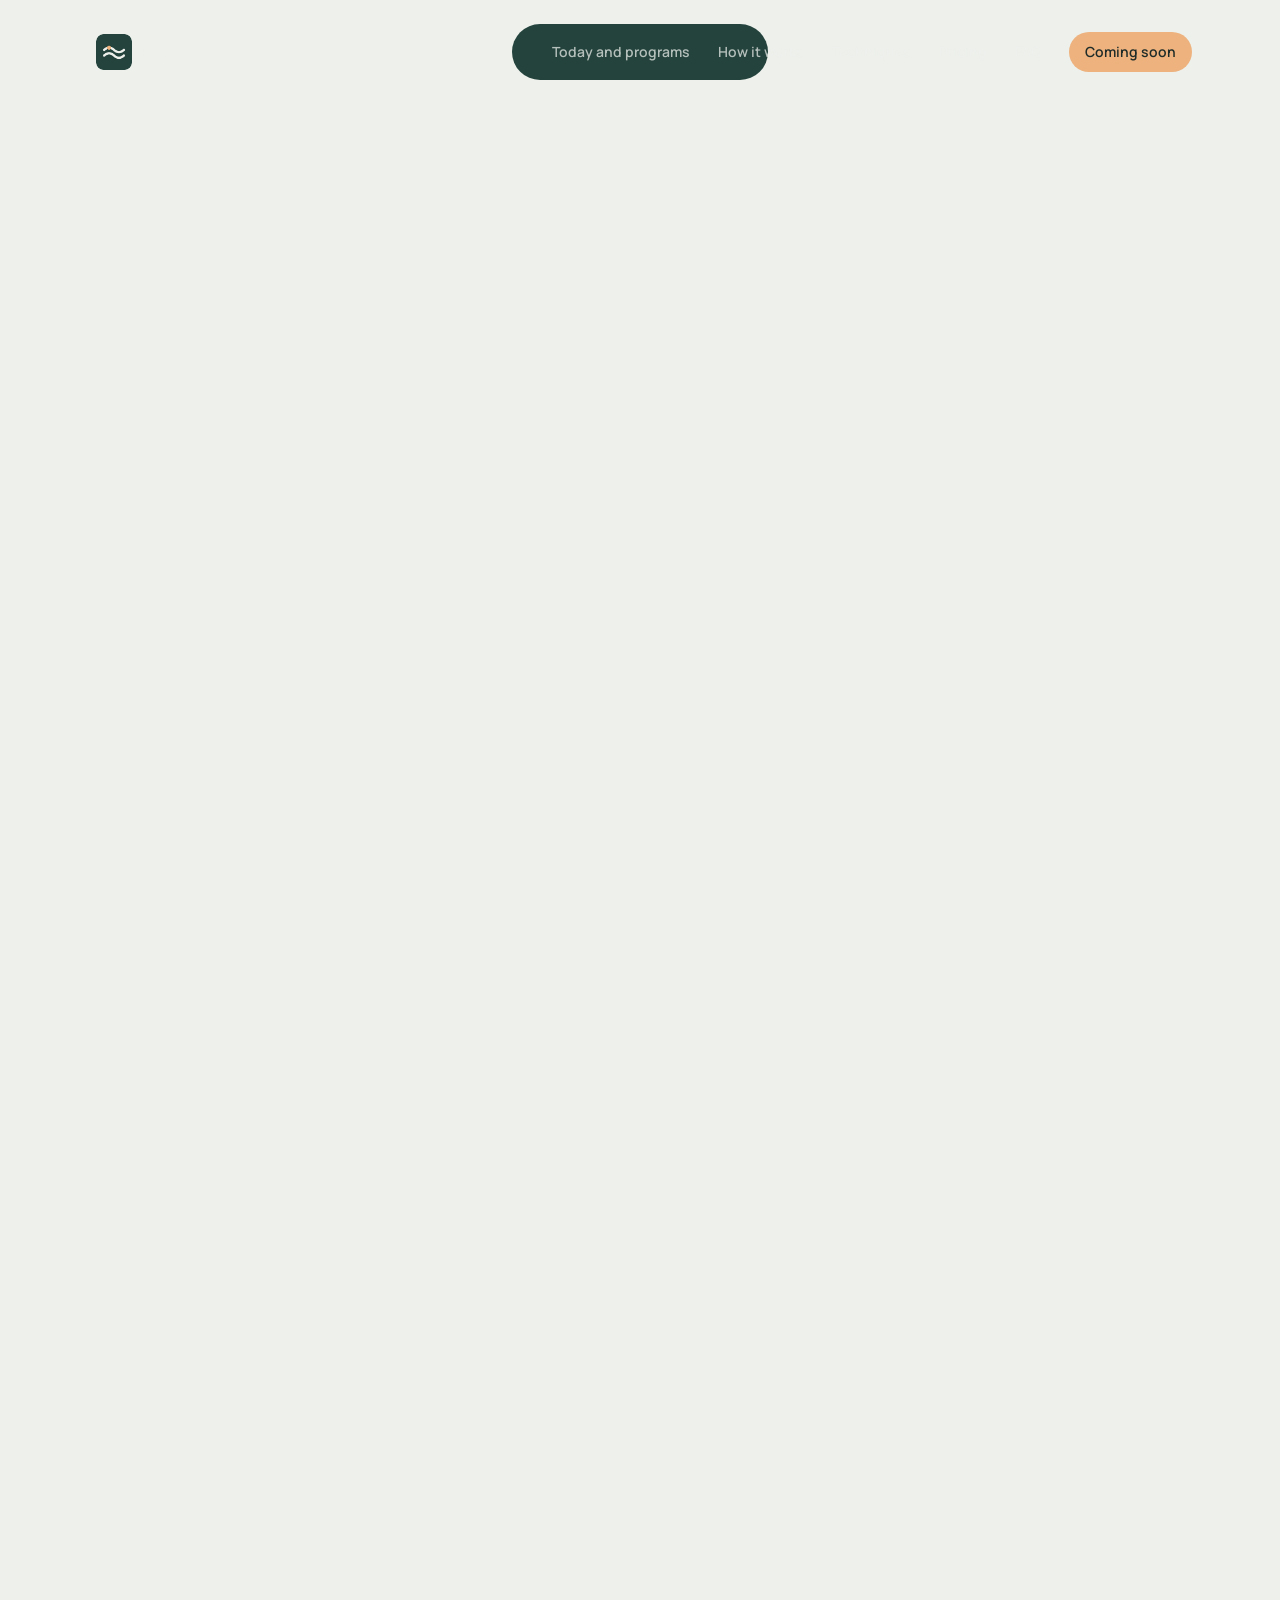
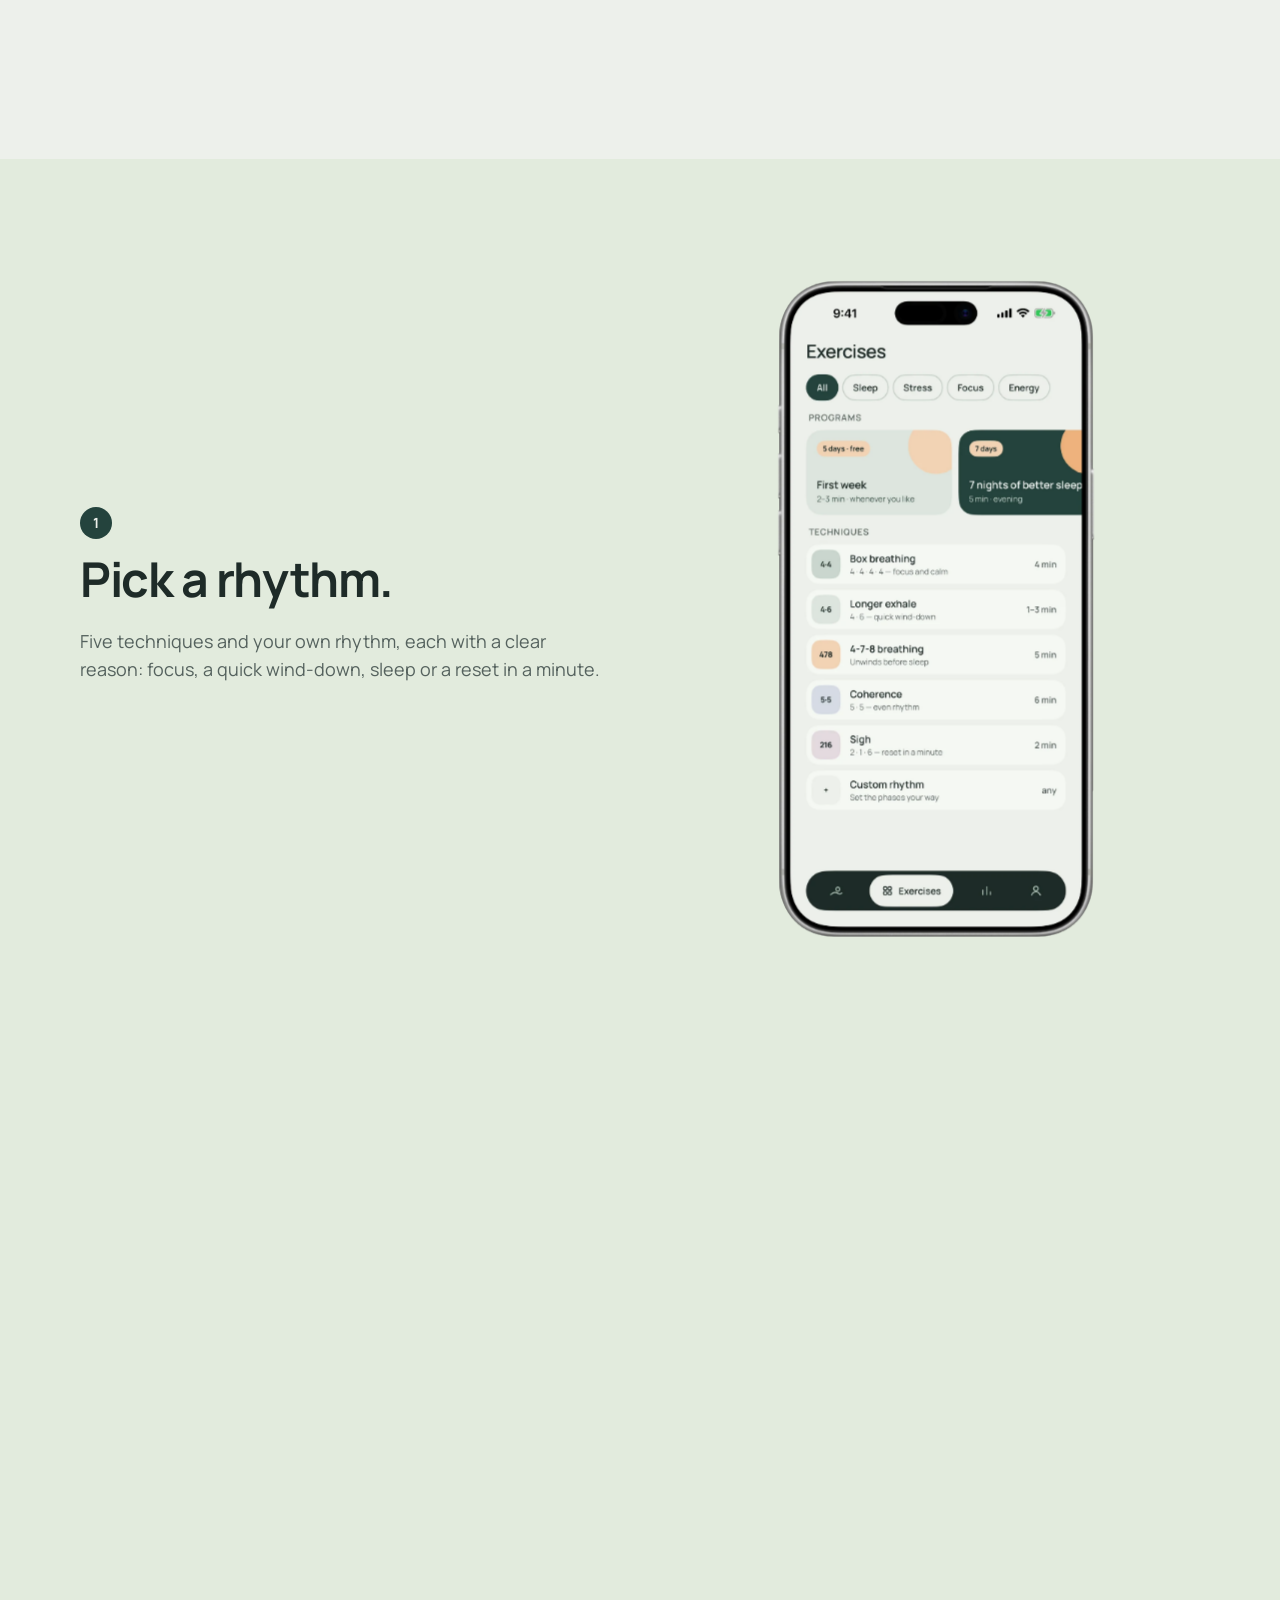
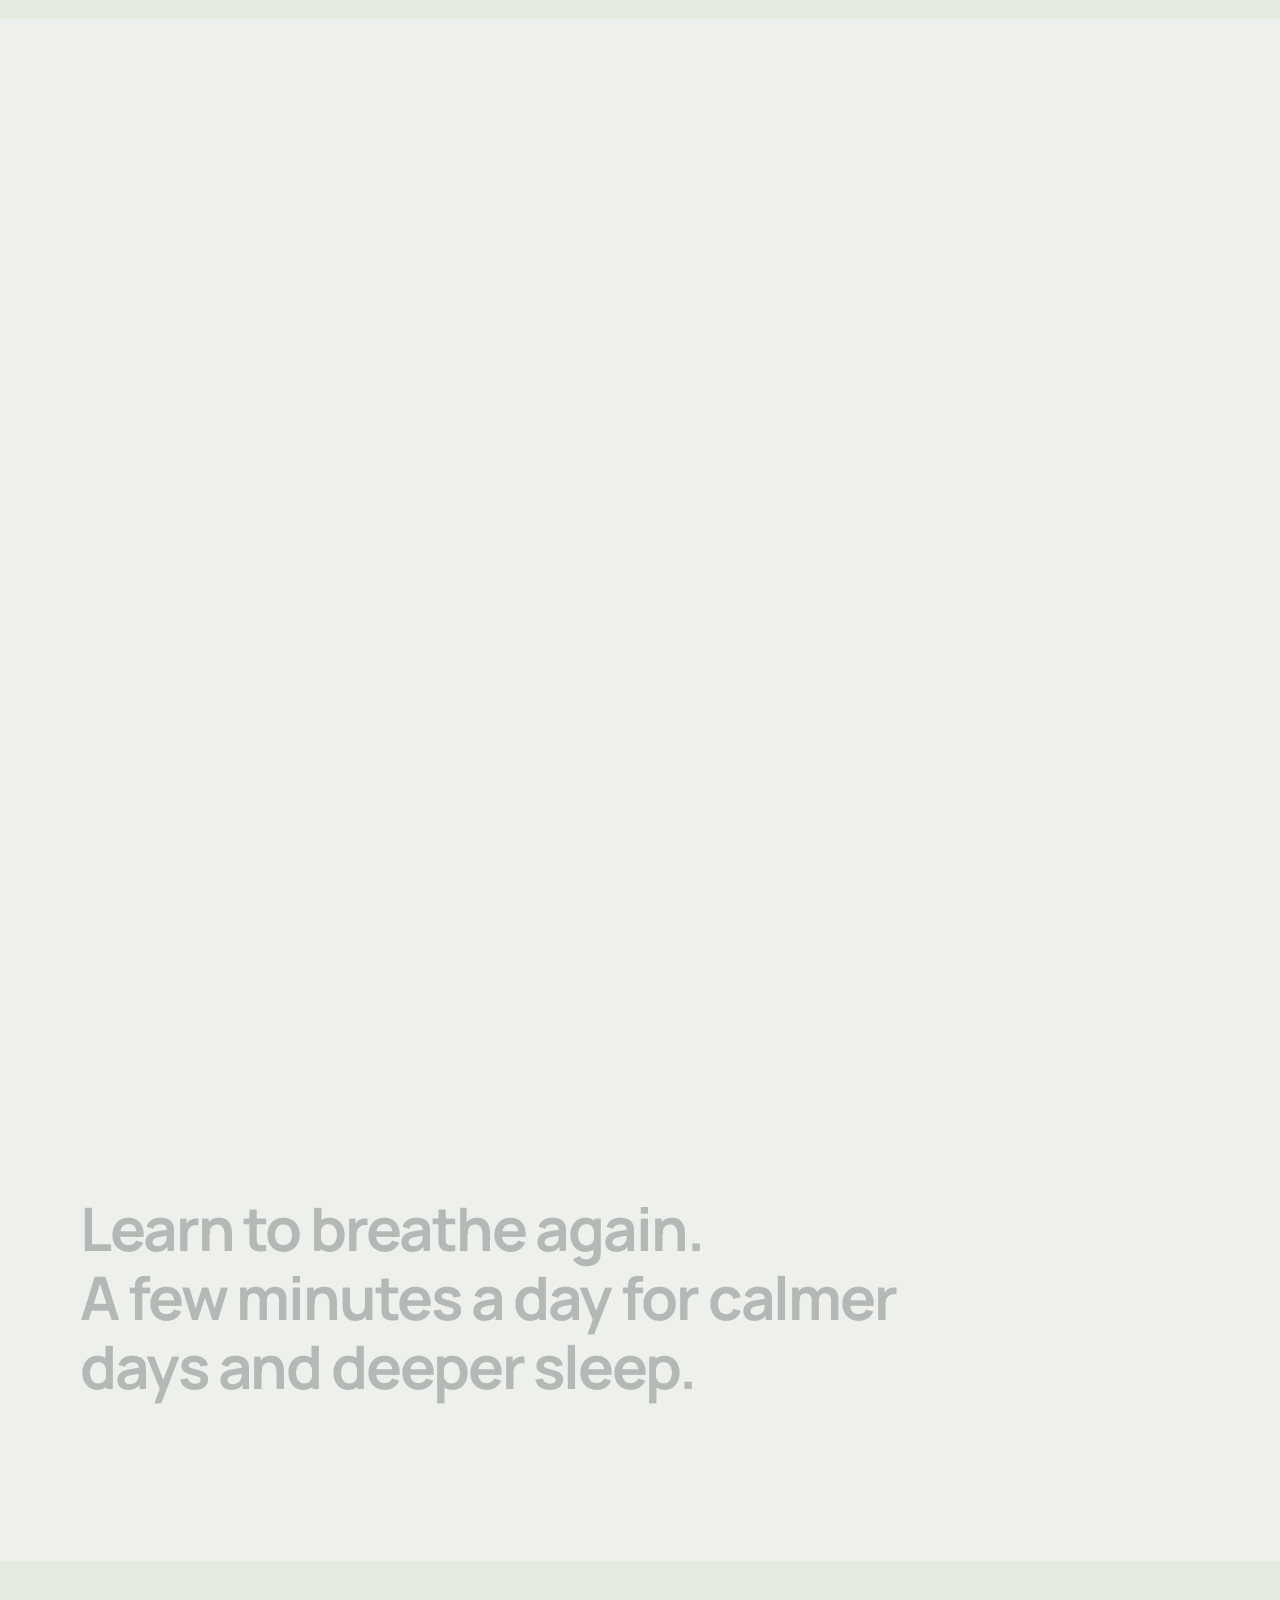
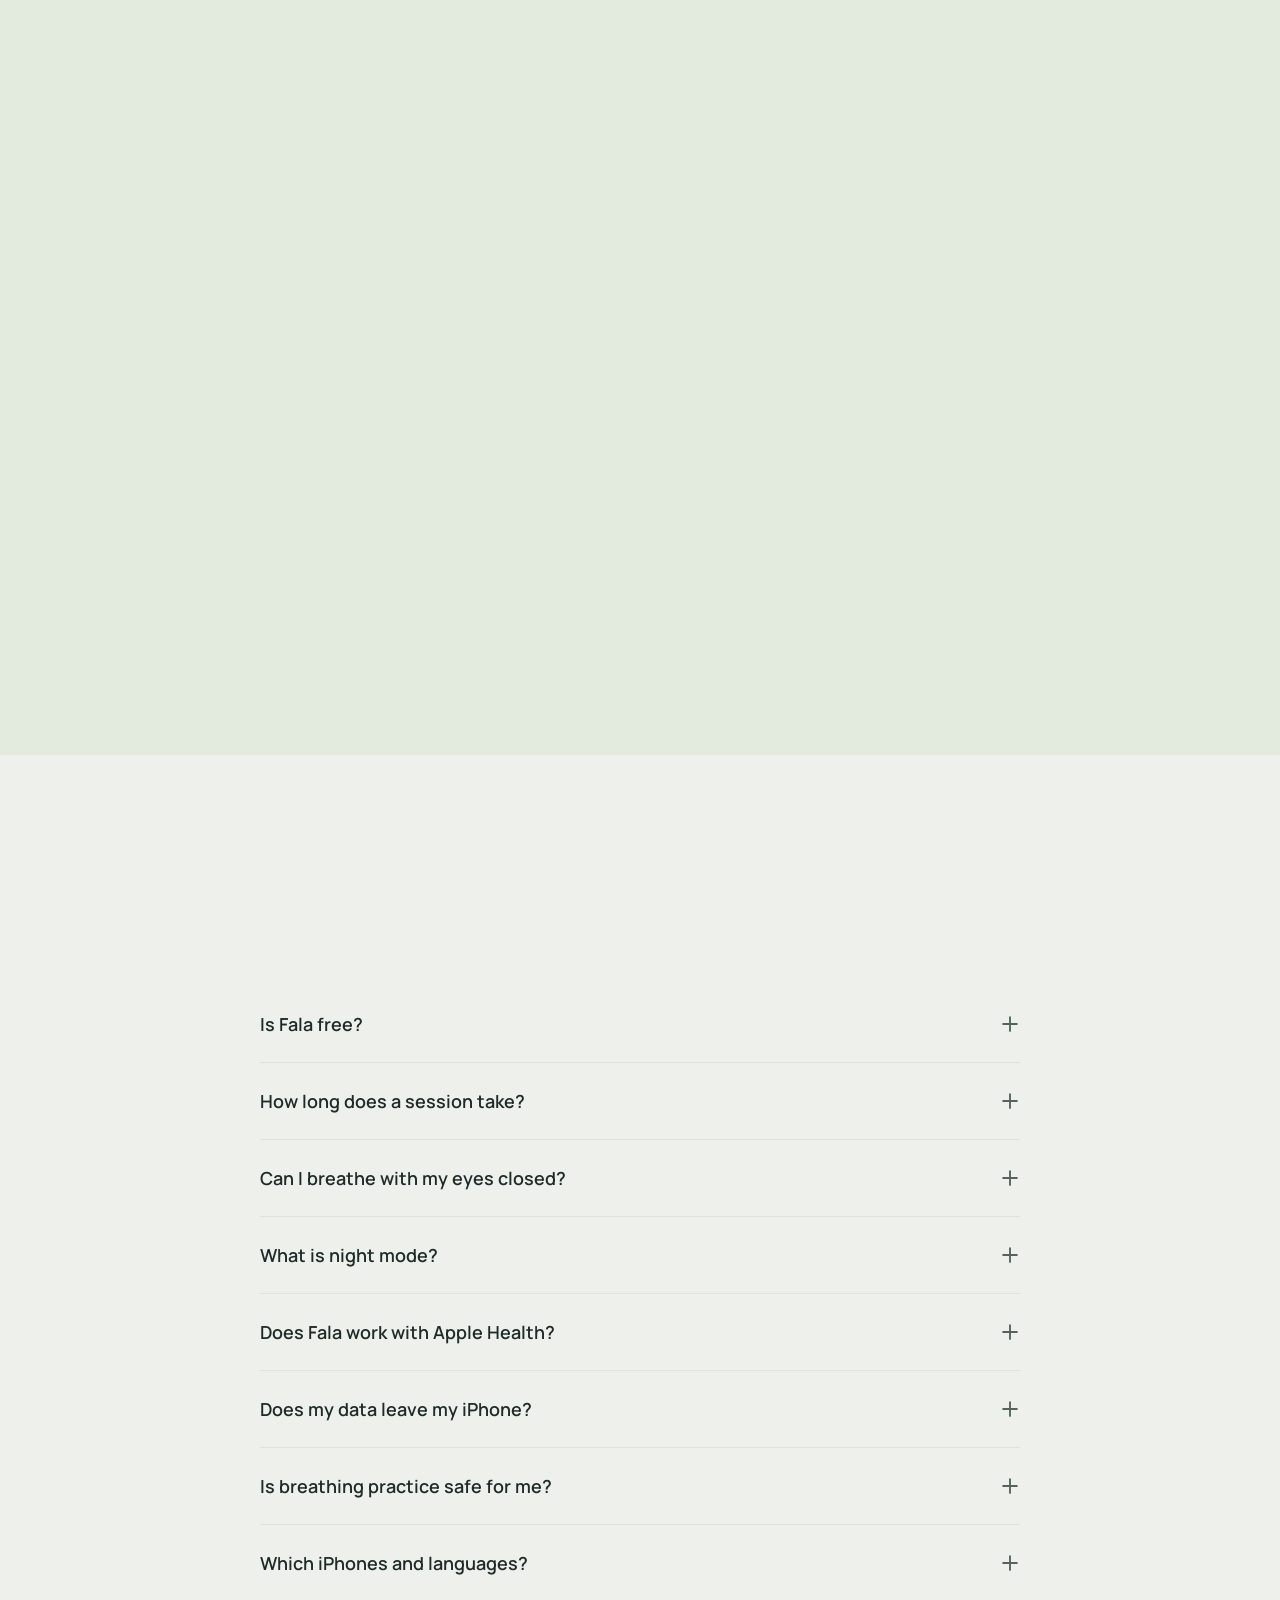
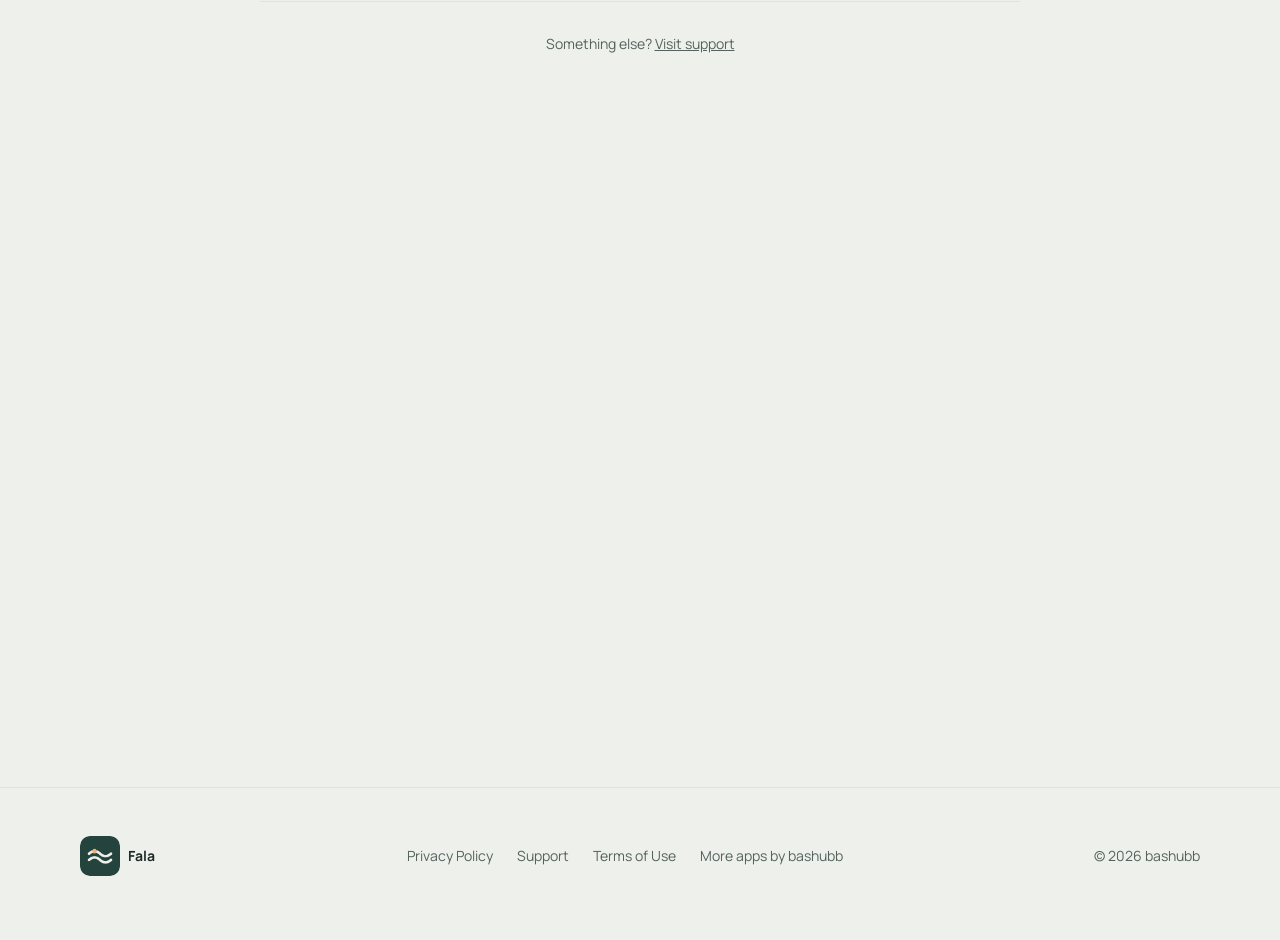
==== docs/index.html @ 53b44bcd "Fala website: landing, privacy and support Coming-soon page for bashubb.com/fala/ on the shared land" ====
<!doctype html>
<html lang="en" class="no-js" data-store="soon">
<head>
<meta charset="utf-8">
<meta name="viewport" content="width=device-width, initial-scale=1, viewport-fit=cover">
<title>Fala: Breathing Exercises for Sleep and Calm, for iPhone</title>
<meta name="description" content="Fala is a calm place for a few minutes of breath a day. Follow the shape, feel the rhythm through gentle haptics, sleep better with step-by-step programs and watch your meadow grow. Coming soon to iPhone.">
<link rel="canonical" href="https://bashubb.com/fala/">
<meta name="theme-color" content="#edf0eb">
<meta name="color-scheme" content="light">
<meta property="og:type" content="website">
<meta property="og:site_name" content="Fala">
<meta property="og:title" content="Fala: You’ve always breathed. Now do it right.">
<meta property="og:description" content="Three minutes of guided breathing a day for calmer days and deeper sleep. Coming soon to iPhone.">
<meta property="og:url" content="https://bashubb.com/fala/">
<meta property="og:image" content="https://bashubb.com/fala/assets/social-preview.jpg">
<meta property="og:image:width" content="1200">
<meta property="og:image:height" content="630">
<meta property="og:image:alt" content="Fala: learn to breathe again. Breathing exercises for iPhone with a meadow that grows with you.">
<meta name="twitter:card" content="summary_large_image">
<meta name="twitter:image" content="https://bashubb.com/fala/assets/social-preview.jpg">
<meta name="twitter:image:alt" content="Fala: learn to breathe again. Breathing exercises for iPhone with a meadow that grows with you.">
<link rel="icon" href="assets/fav/favicon-32.png" type="image/png" sizes="32x32">
<link rel="icon" href="assets/fav/favicon-48.png" type="image/png" sizes="48x48">
<link rel="icon" href="assets/fav/favicon-192.png" type="image/png" sizes="192x192">
<link rel="apple-touch-icon" href="assets/fav/apple-touch-icon.png">
<link rel="preload" href="assets/fonts/manrope-latin.woff2" as="font" type="font/woff2" crossorigin>
<link rel="stylesheet" href="assets/landing.css?v=1">
<link rel="stylesheet" href="assets/fala.css?v=1">
<script type="application/ld+json">
{
  "@context": "https://schema.org",
  "@type": "SoftwareApplication",
  "name": "Fala",
  "url": "https://bashubb.com/fala/",
  "applicationCategory": "HealthApplication",
  "operatingSystem": "iOS 17.0 or later",
  "image": "https://bashubb.com/fala/assets/icon-512.png",
  "description": "A breathing exercise app for iPhone: guided rhythms you follow with your eyes and feel through haptics, step-by-step programs for sleep and stress, a night mode and a meadow that grows with every day you breathe.",
  "publisher": {"@type": "Organization", "name": "bashubb", "url": "https://bashubb.com/"}
}
</script>
<script type="application/ld+json">
{
  "@context": "https://schema.org",
  "@type": "FAQPage",
  "mainEntity": [
    {"@type": "Question", "name": "Is Fala free?", "acceptedAnswer": {"@type": "Answer", "text": "Yes. Box breathing, the longer exhale, today’s breath, your meadow and the First week program are free. Fala Premium unlocks every technique, your own rhythm, all programs, full statistics and Apple Health."}},
    {"@type": "Question", "name": "How long does a session take?", "acceptedAnswer": {"@type": "Answer", "text": "Most sessions take two to five minutes. Three minutes a day is enough to feel the difference in your rhythm."}},
    {"@type": "Question", "name": "Does Fala work with Apple Health?", "acceptedAnswer": {"@type": "Answer", "text": "Yes, with Fala Premium. Turn on Apple Health in Profile and every finished session is saved as mindful minutes. Fala only writes to Apple Health and never reads from it."}},
    {"@type": "Question", "name": "Does my data leave my iPhone?", "acceptedAnswer": {"@type": "Answer", "text": "No. Your sessions, ratings and settings stay on your iPhone. There is no account, no ads and no tracking."}}
  ]
}
</script>
</head>
<body>
<svg width="0" height="0" style="position:absolute" aria-hidden="true"><symbol id="i-apple-logo" viewBox="0 0 256 256" fill="currentColor"><path d="M227,168a12,12,0,0,0-4.21-5.09C207.25,152.22,204,133.68,204,120c0-16.17,12.68-30.6,20.25-37.76a12,12,0,0,0,0-17.43C210.89,52.17,188.81,44,168,44a76.29,76.29,0,0,0-40,11.37,75.59,75.59,0,0,0-93.58,11A78.64,78.64,0,0,0,12,123.51,131,131,0,0,0,53.43,216,43.81,43.81,0,0,0,83.6,228h87.69a43.87,43.87,0,0,0,32.05-13.85,127.63,127.63,0,0,0,18.4-25.39c1.57-2.88,3-5.71,4.14-8.41C227.47,176.67,229.12,172.87,227,168Zm-41.23,29.82A19.78,19.78,0,0,1,171.29,204H83.6a19.85,19.85,0,0,1-13.7-5.42A107.18,107.18,0,0,1,36,122.88,54.49,54.49,0,0,1,51.5,83.28,50.86,50.86,0,0,1,88,68h.72A51.5,51.5,0,0,1,120.48,79.4a12,12,0,0,0,15,0A51.41,51.41,0,0,1,168,68a67.24,67.24,0,0,1,29.88,7.4C186.26,89.66,180,105.13,180,120c0,23.33,7.47,42.89,21.25,56.19A103.3,103.3,0,0,1,185.76,197.81ZM128.75,13A43.83,43.83,0,0,1,142.17,1.51a12,12,0,0,1,11.64,21,19.84,19.84,0,0,0-6.11,5.24A12,12,0,0,1,128.75,13Z"/></symbol><symbol id="i-bell" viewBox="0 0 256 256" fill="currentColor"><path d="M225.29,165.93C216.61,151,212,129.57,212,104a84,84,0,0,0-168,0c0,25.58-4.59,47-13.27,61.93A20.08,20.08,0,0,0,30.66,186,19.77,19.77,0,0,0,48,196H84.18a44,44,0,0,0,87.64,0H208a19.77,19.77,0,0,0,17.31-10A20.08,20.08,0,0,0,225.29,165.93ZM128,212a20,20,0,0,1-19.6-16h39.2A20,20,0,0,1,128,212ZM54.66,172C63.51,154,68,131.14,68,104a60,60,0,0,1,120,0c0,27.13,4.48,50,13.33,68Z"/></symbol><symbol id="i-chart-bar" viewBox="0 0 256 256" fill="currentColor"><path d="M224,196h-4V40a12,12,0,0,0-12-12H152a12,12,0,0,0-12,12V76H96A12,12,0,0,0,84,88v36H48a12,12,0,0,0-12,12v60H32a12,12,0,0,0,0,24H224a12,12,0,0,0,0-24ZM164,52h32V196H164Zm-56,48h32v96H108ZM60,148H84v48H60Z"/></symbol><symbol id="i-check" viewBox="0 0 256 256" fill="currentColor"><path d="M232.49,80.49l-128,128a12,12,0,0,1-17,0l-56-56a12,12,0,1,1,17-17L96,183,215.51,63.51a12,12,0,0,1,17,17Z"/></symbol><symbol id="i-device-mobile" viewBox="0 0 256 256" fill="currentColor"><path d="M176,12H80A28,28,0,0,0,52,40V216a28,28,0,0,0,28,28h96a28,28,0,0,0,28-28V40A28,28,0,0,0,176,12ZM76,76H180V180H76Zm4-40h96a4,4,0,0,1,4,4V52H76V40A4,4,0,0,1,80,36Zm96,184H80a4,4,0,0,1-4-4V204H180v12A4,4,0,0,1,176,220Z"/></symbol><symbol id="i-heartbeat" viewBox="0 0 256 256" fill="currentColor"><path d="M71.76,148H31.7a12,12,0,1,1,0-24H65.33l12.45-18.66a12,12,0,0,1,20,0l22,33,6-9a12,12,0,0,1,10-5.34h24a12,12,0,1,1,0,24h-17.6l-12.46,18.66a12,12,0,0,1-20,0l-22-33-6,9A12,12,0,0,1,71.76,148ZM177.91,36c-20.12,0-38,7.93-50.07,21.56C115.74,43.93,97.89,36,77.76,36A66,66,0,0,0,12.07,94.68,12,12,0,0,0,36,97.32,42,42,0,0,1,77.76,60c17.83,0,32.75,9.4,38.95,24.54a12,12,0,0,0,22.25,0C145.16,69.4,160.08,60,177.91,60A42.08,42.08,0,0,1,220,102c0,29.42-25.86,57.77-47.56,76.36a329,329,0,0,1-44.58,31.81c-10.87-6.45-35.37-22-56.51-42.73a12,12,0,1,0-16.84,17.12c30.39,29.81,66.15,49.2,67.66,50a12.06,12.06,0,0,0,11.39,0C138,232.14,244,174.34,244,102A66.12,66.12,0,0,0,177.91,36Z"/></symbol><symbol id="i-lock-simple" viewBox="0 0 256 256" fill="currentColor"><path d="M208,76H180V56A52,52,0,0,0,76,56V76H48A20,20,0,0,0,28,96V208a20,20,0,0,0,20,20H208a20,20,0,0,0,20-20V96A20,20,0,0,0,208,76ZM100,56a28,28,0,0,1,56,0V76H100ZM204,204H52V100H204Z"/></symbol><symbol id="i-moon" viewBox="0 0 256 256" fill="currentColor"><path d="M236.37,139.4a12,12,0,0,0-12-3A84.07,84.07,0,0,1,119.6,31.59a12,12,0,0,0-15-15A108.86,108.86,0,0,0,49.69,55.07,108,108,0,0,0,136,228a107.09,107.09,0,0,0,64.93-21.69,108.86,108.86,0,0,0,38.44-54.94A12,12,0,0,0,236.37,139.4Zm-49.88,47.74A84,84,0,0,1,68.86,69.51,84.93,84.93,0,0,1,92.27,48.29Q92,52.13,92,56A108.12,108.12,0,0,0,200,164q3.87,0,7.71-.27A84.79,84.79,0,0,1,186.49,187.14Z"/></symbol><symbol id="i-plant" viewBox="0 0 256 256" fill="currentColor"><path d="M255.62,51.65a12,12,0,0,0-11.27-11.27c-53.27-3.13-96.2,13.36-114.84,44.14-12.14,20-12.56,44.17-1.46,67.3a75.14,75.14,0,0,0-12.28,23l-12.66-12.66c7.19-16.77,6.43-34.11-2.4-48.69C86.73,90.36,54.89,78,15.55,80.27A12,12,0,0,0,4.28,91.55C2,130.89,14.36,162.73,37.45,176.71a49.76,49.76,0,0,0,26,7.27,57.54,57.54,0,0,0,22.7-4.87L112,205v23a12,12,0,0,0,24,0V198.51a51.63,51.63,0,0,1,9.49-29.95,76.82,76.82,0,0,0,32.1,7.39,64.91,64.91,0,0,0,33.89-9.46C242.25,147.85,258.76,104.92,255.62,51.65ZM49.88,156.18c-13.19-8-21.18-27.46-21.83-52.13,24.67.65,44.14,8.64,52.13,21.83a26,26,0,0,1,3.63,17L72.48,131.51a12,12,0,0,0-17,17l11.34,11.34A26.27,26.27,0,0,1,49.88,156.18ZM199.05,146c-10.66,6.45-23,7.67-35.81,3.76l37.25-37.24a12,12,0,0,0-17-17l-37.25,37.24C142.37,120,143.59,107.61,150,97c12.7-21,42.65-33,81.32-33H232C232.14,103,220.14,133.18,199.05,146Z"/></symbol><symbol id="i-plus" viewBox="0 0 256 256" fill="currentColor"><path d="M228,128a12,12,0,0,1-12,12H140v76a12,12,0,0,1-24,0V140H40a12,12,0,0,1,0-24h76V40a12,12,0,0,1,24,0v76h76A12,12,0,0,1,228,128Z"/></symbol><symbol id="i-sun" viewBox="0 0 256 256" fill="currentColor"><path d="M116,36V20a12,12,0,0,1,24,0V36a12,12,0,0,1-24,0Zm80,92a68,68,0,1,1-68-68A68.07,68.07,0,0,1,196,128Zm-24,0a44,44,0,1,0-44,44A44.05,44.05,0,0,0,172,128ZM51.51,68.49a12,12,0,1,0,17-17l-12-12a12,12,0,0,0-17,17Zm0,119-12,12a12,12,0,0,0,17,17l12-12a12,12,0,1,0-17-17ZM196,72a12,12,0,0,0,8.49-3.51l12-12a12,12,0,0,0-17-17l-12,12A12,12,0,0,0,196,72Zm8.49,115.51a12,12,0,0,0-17,17l12,12a12,12,0,0,0,17-17ZM48,128a12,12,0,0,0-12-12H20a12,12,0,0,0,0,24H36A12,12,0,0,0,48,128Zm80,80a12,12,0,0,0-12,12v16a12,12,0,0,0,24,0V220A12,12,0,0,0,128,208Zm108-92H220a12,12,0,0,0,0,24h16a12,12,0,0,0,0-24Z"/></symbol><symbol id="i-timer" viewBox="0 0 256 256" fill="currentColor"><path d="M128,44a96,96,0,1,0,96,96A96.11,96.11,0,0,0,128,44Zm0,168a72,72,0,1,1,72-72A72.08,72.08,0,0,1,128,212ZM164.49,99.51a12,12,0,0,1,0,17l-28,28a12,12,0,0,1-17-17l28-28A12,12,0,0,1,164.49,99.51ZM92,16A12,12,0,0,1,104,4h48a12,12,0,0,1,0,24H104A12,12,0,0,1,92,16Z"/></symbol><symbol id="i-vibrate" viewBox="0 0 256 256" fill="currentColor"><path d="M164,28H92A28,28,0,0,0,64,56V200a28,28,0,0,0,28,28h72a28,28,0,0,0,28-28V56A28,28,0,0,0,164,28Zm4,172a4,4,0,0,1-4,4H92a4,4,0,0,1-4-4V56a4,4,0,0,1,4-4h72a4,4,0,0,1,4,4Zm64-100v56a12,12,0,0,1-24,0V100a12,12,0,0,1,24,0ZM48,100v56a12,12,0,0,1-24,0V100a12,12,0,0,1,24,0Z"/></symbol><symbol id="i-waves" viewBox="0 0 256 256" fill="currentColor"><path d="M225.24,174.74a12,12,0,0,1-1.58,16.89C205.49,206.71,189.06,212,174.15,212c-19.76,0-36.86-9.29-51.88-17.44-25.06-13.62-44.86-24.37-74.61.3a12,12,0,1,1-15.32-18.48c42.25-35,75-17.23,101.39-2.92,25.06,13.61,44.86,24.37,74.61-.3A12,12,0,0,1,225.24,174.74Zm-16.9-57.59c-29.75,24.67-49.55,13.91-74.61.3-26.35-14.3-59.14-32.11-101.39,2.92a12,12,0,0,0,15.32,18.48c29.75-24.67,49.55-13.92,74.61-.3,15,8.15,32.12,17.44,51.88,17.44,14.91,0,31.34-5.29,49.51-20.36a12,12,0,0,0-15.32-18.48ZM47.66,82.84c29.75-24.67,49.55-13.92,74.61-.3,15,8.15,32.12,17.44,51.88,17.44,14.91,0,31.34-5.29,49.51-20.36a12,12,0,0,0-15.32-18.48c-29.75,24.67-49.55,13.92-74.61.3-26.35-14.3-59.14-32.11-101.39,2.93A12,12,0,1,0,47.66,82.84Z"/></symbol></svg>

<a class="skip" href="#main">Skip to content</a>

<nav class="island" aria-label="Main navigation">
  <a class="brand" href="./"><img src="assets/icon-128.png" alt="" width="28" height="28">Fala</a>
  <div class="links">
    <a href="#two">Today and programs</a>
    <a href="#how">How it works</a>
    <a href="#techniques">Techniques</a>
    <a href="#pricing">Pricing</a>
    <a href="#faq">FAQ</a>
  </div>
  <span class="btn sm cta when-soon" aria-disabled="true">Coming soon</span>
  <a class="btn sm cta when-live" href="https://apps.apple.com/us/search?term=Fala%20breathing" data-store-link>Download</a>
  <button class="burger" type="button" aria-expanded="false" aria-controls="menu" aria-label="Open menu"><span></span><span></span></button>
</nav>
<div class="menu" id="menu">
  <a href="#two">Today and programs</a>
  <a href="#how">How it works</a>
  <a href="#techniques">Techniques</a>
  <a href="#pricing">Pricing</a>
  <a href="#faq">FAQ</a>
  <a href="support/">Support</a>
</div>

<main id="main">
<section class="hero" aria-labelledby="hero-title">
  <div class="wrap hero-grid">
    <div class="reveal m-fit">
      <span class="eyebrow">Breathing exercises for iPhone</span>
      <h1 class="hero-title" id="hero-title">You’ve always breathed.<br>Now do it right.</h1>
      <p class="lead">Three minutes a day that set the tone for the whole day. Follow the shape, feel every breath through gentle haptics and fall asleep to a longer exhale.</p>
      <div class="cta-row">
        <span class="btn when-soon" aria-disabled="true"><svg aria-hidden="true"><use href="#i-apple-logo"/></svg>Coming soon to the App Store</span>
        <a class="store-badge when-live" href="https://apps.apple.com/us/search?term=Fala%20breathing" data-store-link><img src="assets/app-store-badge.svg" alt="Download on the App Store" width="156" height="52"></a>
      </div>
      <ul class="proof" aria-label="Highlights">
        <li><svg aria-hidden="true"><use href="#i-timer"/></svg>3 minutes a day is enough</li>
        <li><svg aria-hidden="true"><use href="#i-vibrate"/></svg>Works with your eyes closed</li>
        <li><svg aria-hidden="true"><use href="#i-lock-simple"/></svg>No ads, no account</li>
      </ul>
    </div>
    <div class="breath-card reveal d1" id="breath" role="img" aria-label="Box breathing: a dot walks around a square, four seconds in, hold, out and hold, while the square slowly fills and empties">
      <span class="label"><i></i>Box breathing · 4 · 4 · 4 · 4</span>
      <div class="stage"><div class="box"><span class="lung"></span><span class="track"></span><span class="count">4</span><span class="dot"></span></div></div>
      <div>
        <div class="phase"><b>Inhale</b><span>through the nose</span></div>
        <div class="rhythm" aria-hidden="true"><i></i><i></i><i></i><i></i></div>
      </div>
    </div>
  </div>
</section>

<section class="pad" id="two" aria-labelledby="two-title">
  <div class="wrap">
    <div class="center reveal">
      <span class="eyebrow">Two ways in</span>
      <h2 class="title" id="two-title">A breath for today.<br>A program for the weeks ahead.</h2>
    </div>
    <div class="ways">
      <article class="way reveal" style="--c:var(--surface)">
        <div class="way-head">
          <span class="way-ic"><svg aria-hidden="true"><use href="#i-sun"/></svg></span>
          <div><h3>Today’s breath</h3><span class="way-time">Ready when you open the app</span></div>
        </div>
        <ol class="way-steps">
          <li><span>1</span>Open Fala: today’s breath is already waiting</li>
          <li><span>2</span>Picked for the time of day and what you need</li>
          <li><span>3</span>Three minutes, then your meadow grows</li>
        </ol>
        <p class="way-best"><b>Best for</b> a calm start, a reset after lunch, winding down.</p>
        <div class="way-phone"><div class="iphone" data-finish="pro-max-silver"><img class="front" src="assets/media/iphone-world.webp" alt="Today screen: a forest with a fox and a beaver, a 120 day streak and the program 7 nights of better sleep" width="840" height="1741" loading="lazy"></div></div>
      </article>
      <article class="way dark reveal" style="--c:var(--deep)">
        <div class="way-head">
          <span class="way-ic"><svg aria-hidden="true"><use href="#i-moon"/></svg></span>
          <div><h3>Programs</h3><span class="way-time">One short session a day</span></div>
        </div>
        <ol class="way-steps">
          <li><span>1</span>Pick a goal: sleep, calm, focus or mornings</li>
          <li><span>2</span>Every day a slightly longer, slower rhythm</li>
          <li><span>3</span>Rate how you feel and see what changed</li>
        </ol>
        <p class="way-best"><b>Best for</b> sleeping better, stressful weeks, a steadier mind.</p>
        <div class="way-phone"><div class="iphone" data-finish="pro-max-silver"><img class="front" src="assets/media/iphone-program.webp" alt="Program 7 nights of better sleep: two nights done, night three is 4-7-8 breathing for five minutes" width="840" height="1741" loading="lazy"></div></div>
      </article>
    </div>
  </div>
</section>

<section class="scene prism-scene d-only" id="how" data-scene="prism" aria-labelledby="how-title">
  <div class="scene-pin">
    <div class="wrap prism-grid">
      <div class="psteps">
        <div class="pstep on">
          <span class="num">1</span>
          <h2 class="title" id="how-title">Pick a rhythm.</h2>
          <p class="lead">Five techniques and your own rhythm, each with a clear reason: focus, a quick wind-down, sleep or a reset in a minute.</p>
        </div>
        <div class="pstep">
          <span class="num">2</span>
          <h2 class="title">Follow the shape.</h2>
          <p class="lead">A dot walks the shape of your rhythm. Inhale up, hold across, exhale down. Gentle haptics mark every phase, so you can close your eyes.</p>
        </div>
        <div class="pstep">
          <span class="num">3</span>
          <h2 class="title">Let the screen go dark.</h2>
          <p class="lead">In the evening, night mode dims everything and hides the controls until you tap. All that’s left is your exhale.</p>
        </div>
      </div>
      <div class="prism-view">
        <div class="iphone spin" id="spin" data-finish="pro-max-silver"><img class="front" id="spin-front" src="assets/media/iphone-library.webp" alt="Fala on iPhone: the list of techniques, a 4-7-8 session following a triangle, then the dark night mode" width="840" height="1741"></div>
      </div>
    </div>
  </div>
</section>

<section class="m-only m-sec how-m" id="how-m" aria-labelledby="how-m-title">
  <div class="how-m-grid">
    <div class="m-vis"><div class="iphone" id="m-spin" data-finish="pro-max-silver"><img class="front" id="m-spin-front" src="assets/media/iphone-library.webp" alt="Fala on iPhone: the list of techniques, a 4-7-8 session following a triangle, then the dark night mode" width="840" height="1741"></div></div>
    <div class="m-car" data-carousel="5000">
      <div class="m-track">
      <div class="m-txt"><span class="num">1</span><h2 class="title" id="how-m-title">Pick a rhythm.</h2><p class="lead">Five techniques and your own rhythm, each with a clear reason: focus, a quick wind-down, sleep or a reset in a minute.</p></div>
      <div class="m-txt"><span class="num">2</span><h2 class="title">Follow the shape.</h2><p class="lead">A dot walks the shape of your rhythm. Gentle haptics mark every phase, so you can close your eyes.</p></div>
      <div class="m-txt"><span class="num">3</span><h2 class="title">Let the screen go dark.</h2><p class="lead">Night mode dims everything and hides the controls until you tap. All that’s left is your exhale.</p></div>
      </div>
      <div class="m-dots"></div>
    </div>
  </div>
</section>

<section class="pad" id="techniques" aria-labelledby="tech-title">
  <div class="wrap">
    <div class="center reveal">
      <span class="eyebrow">Techniques</span>
      <h2 class="title" id="tech-title">For every kind of stress,<br>there’s a breath.</h2>
      <p class="lead">Racing thoughts, nerves before a meeting, the afternoon slump, a night that won’t start. Each rhythm has a job.</p>
    </div>
    <div class="tiles">
      <article class="tile reveal" style="--c:var(--surface)"><span class="big">4·4·4·4</span><span class="tag">Free</span><h3>Box breathing</h3><p>Four even phases. Simple and predictable, it helps you focus and settle.</p></article>
      <article class="tile reveal d1" style="--c:var(--mist)"><span class="big">4·6</span><span class="tag">Free</span><h3>Longer exhale</h3><p>Breathe out longer than you breathe in. A quick way to wind down.</p></article>
      <article class="tile reveal d2" style="--c:var(--apricot-soft)"><span class="big">4·7·8</span><h3>4-7-8 breathing</h3><p>A long hold and a slow exhale. Made for the minutes before sleep.</p></article>
      <article class="tile reveal" style="--c:var(--bg-2)"><span class="big">5·5</span><h3>Coherence</h3><p>An even, steady rhythm of about six breaths a minute.</p></article>
      <article class="tile reveal d1" style="--c:var(--lilac)"><span class="big">2·1·6</span><h3>The sigh</h3><p>A double inhale and a long sigh out. A reset in a minute.</p></article>
      <article class="tile dark reveal d2"><span class="big">+</span><span class="tag">Yours</span><h3>Custom rhythm</h3><p>Set every phase yourself, from one to ten seconds.</p></article>
    </div>
  </div>
</section>

<section class="tagline-band" aria-label="Fala in one line">
  <div class="wrap">
    <p class="tagline" data-tagline><span class="hl">Learn to breathe again.</span><br>A few minutes a day for calmer days and deeper sleep.</p>
  </div>
</section>

<section class="pad" style="background:var(--bg-2)" id="meadow" aria-labelledby="meadow-title">
  <div class="wrap split">
    <div class="reveal">
      <span class="eyebrow">Your meadow</span>
      <h2 class="title" id="meadow-title">Every breath<br>leaves a mark.</h2>
      <p class="lead">Each day you breathe, your meadow grows: a tree, flowers, then guests who keep coming back. Keep going and it turns into a forest.</p>
      <ul class="facts">
        <li><span><svg aria-hidden="true"><use href="#i-plant"/></svg></span><div><b>A quiet streak</b><p>Real calendar weeks, no flames and no guilt. A missed day doesn’t undo your meadow.</p></div></li>
        <li><span><svg aria-hidden="true"><use href="#i-chart-bar"/></svg></span><div><b>See what helps you</b><p>Minutes, streaks, times of day and the exercises that work for you.</p></div></li>
      </ul>
    </div>
    <div class="split-phone reveal d1"><div class="iphone" data-finish="pro-max-silver"><img class="front" src="assets/media/iphone-progress.webp" alt="Progress: 76 minutes this week, a 4 day streak, a 5 day best and 40 sessions" width="840" height="1741" loading="lazy"></div></div>
  </div>
</section>

<section class="pad" id="iphone" aria-labelledby="iphone-title">
  <div class="wrap split flip">
    <div class="reveal">
      <span class="eyebrow">Made for iPhone</span>
      <h2 class="title" id="iphone-title">Every breath counts<br>in Apple Health.</h2>
      <p class="lead">Finished sessions are saved as mindful minutes, right next to your sleep and heart data. And Fala is never more than a tap away.</p>
      <div class="chips">
        <span class="dark"><svg aria-hidden="true"><use href="#i-heartbeat"/></svg>Apple Health</span>
        <span><svg aria-hidden="true"><use href="#i-moon"/></svg>Night mode</span>
        <span><svg aria-hidden="true"><use href="#i-vibrate"/></svg>Haptics</span>
        <span><svg aria-hidden="true"><use href="#i-device-mobile"/></svg>Widgets</span>
        <span><svg aria-hidden="true"><use href="#i-waves"/></svg>Siri and Shortcuts</span>
        <span><svg aria-hidden="true"><use href="#i-bell"/></svg>Gentle reminders</span>
      </div>
    </div>
    <div class="split-phone reveal d1"><div class="iphone" data-finish="pro-max-silver"><img class="front" src="assets/media/iphone-health.webp" alt="Profile: reminder at 21:30, daily goal 5 minutes, haptics, automatic night mode and Apple Health switched on" width="840" height="1741" loading="lazy"></div></div>
  </div>
</section>

<section class="pad" id="pricing" style="background:var(--bg-2)" aria-labelledby="pricing-title">
  <div class="wrap center">
    <div class="reveal">
      <span class="eyebrow">Free and Premium</span>
      <h2 class="title" id="pricing-title">Start free.<br>Go Premium when you want more.</h2>
      <p class="lead">Today’s breath and your meadow stay free, always.</p>
    </div>
    <div class="plans">
      <article class="plan reveal">
        <h3 class="price">Free</h3>
        <ul>
          <li><svg aria-hidden="true"><use href="#i-check"/></svg>Box breathing and the longer exhale</li>
          <li><svg aria-hidden="true"><use href="#i-check"/></svg>Today’s breath, your meadow and streaks</li>
          <li><svg aria-hidden="true"><use href="#i-check"/></svg>The First week program</li>
          <li><svg aria-hidden="true"><use href="#i-check"/></svg>Night mode, widgets and reminders</li>
        </ul>
      </article>
      <article class="plan plus reveal d1">
        <h3 class="price">Fala Premium</h3>
        <ul>
          <li><svg aria-hidden="true"><use href="#i-check"/></svg>Every technique and your own rhythm</li>
          <li><svg aria-hidden="true"><use href="#i-check"/></svg>All programs for sleep, calm, focus and mornings</li>
          <li><svg aria-hidden="true"><use href="#i-check"/></svg>Full statistics: what helps you most</li>
          <li><svg aria-hidden="true"><use href="#i-check"/></svg>Mindful minutes in Apple Health</li>
        </ul>
        <p class="note">Monthly or yearly, cancel any time. You’ll see the price for your country in the app.</p>
      </article>
    </div>
  </div>
</section>

<section class="pad" id="faq" aria-labelledby="faq-title">
  <div class="wrap">
    <div class="center reveal">
      <span class="eyebrow">FAQ</span>
      <h2 class="title" id="faq-title">Before your first breath</h2>
    </div>
    <div class="faq">
      <details><summary>Is Fala free?<svg aria-hidden="true"><use href="#i-plus"/></svg></summary><div>Yes. Box breathing, the longer exhale, today’s breath, your meadow and the First week program are free. Fala Premium unlocks every technique, your own rhythm, all programs, full statistics and Apple Health.</div></details>
      <details><summary>How long does a session take?<svg aria-hidden="true"><use href="#i-plus"/></svg></summary><div>Most sessions take two to five minutes. Three minutes a day is enough to make it a habit, and you can always go longer.</div></details>
      <details><summary>Can I breathe with my eyes closed?<svg aria-hidden="true"><use href="#i-plus"/></svg></summary><div>Yes. Gentle haptics follow the rhythm, so you feel each inhale, hold and exhale without looking. Soft phase sounds are optional.</div></details>
      <details><summary>What is night mode?<svg aria-hidden="true"><use href="#i-plus"/></svg></summary><div>A dark session screen for the evening. The controls stay hidden until you tap and sounds are off by default. You can turn it on automatically from 21:00 to 6:00 in Profile.</div></details>
      <details><summary>Does Fala work with Apple Health?<svg aria-hidden="true"><use href="#i-plus"/></svg></summary><div>Yes, with Fala Premium. Turn on Apple Health in Profile and every finished session is saved as mindful minutes. Fala only writes to Apple Health and never reads from it.</div></details>
      <details><summary>Does my data leave my iPhone?<svg aria-hidden="true"><use href="#i-plus"/></svg></summary><div>No. Your sessions, ratings and settings stay on your iPhone. There is no account, no ads and no tracking.</div></details>
      <details><summary>Is breathing practice safe for me?<svg aria-hidden="true"><use href="#i-plus"/></svg></summary><div>Breathe comfortably and stop if you feel dizzy or uncomfortable. Fala is a wellbeing app, not a medical device. If you have a heart or lung condition or are pregnant, ask your doctor first.</div></details>
      <details><summary>Which iPhones and languages?<svg aria-hidden="true"><use href="#i-plus"/></svg></summary><div>Any iPhone running iOS 17 or later. Fala speaks English and Polish.</div></details>
    </div>
    <p class="center small" style="margin-top:var(--s-400)">Something else? <a href="support/">Visit support</a></p>
  </div>
</section>

<section class="pad" aria-labelledby="final-title">
  <div class="wrap">
    <div class="final reveal">
      <h2 class="hero-title" id="final-title">Your next three minutes<br>can feel different.</h2>
      <p class="lead">Fala is coming soon to iPhone.</p>
      <div class="cta-row">
        <span class="btn when-soon" aria-disabled="true"><svg aria-hidden="true"><use href="#i-apple-logo"/></svg>Coming soon to the App Store</span>
        <a class="store-badge when-live" href="https://apps.apple.com/us/search?term=Fala%20breathing" data-store-link><img src="assets/app-store-badge-white.svg" alt="Download on the App Store" width="156" height="52"></a>
      </div>
    </div>
  </div>
</section>

</main>

<footer class="footer">
  <div class="wrap">
    <a class="brand" href="./"><img src="assets/icon-128.png" alt="" width="24" height="24">Fala</a>
    <nav aria-label="Footer">
      <a href="privacy/">Privacy Policy</a>
      <a href="support/">Support</a>
      <a href="https://www.apple.com/legal/internet-services/itunes/dev/stdeula/">Terms of Use</a>
      <a href="https://bashubb.com/">More apps by bashubb</a>
    </nav>
    <span>© 2026 bashubb</span>
  </div>
</footer>

<script src="assets/landing.js?v=1"></script>
<script>
(() => {
  const L = window.Landing;
  const reduce = L.reduceMotion();

  // Box breathing card: the dot walks the square (up, across, down, back), the square fills and empties
  const card = document.getElementById("breath");
  const box = card.querySelector(".box"), dot = card.querySelector(".dot"), lung = card.querySelector(".lung");
  const count = card.querySelector(".count"), name = card.querySelector(".phase b"), hint = card.querySelector(".phase span");
  const bars = [...card.querySelectorAll(".rhythm i")];
  const phases = [["Inhale", "through the nose"], ["Hold", "stay still"], ["Exhale", "slowly, through the mouth"], ["Hold", "rest before the next breath"]];
  const path = [[0, 1], [0, 0], [1, 0], [1, 1], [0, 1]];
  const S = 4000;
  const smooth = (t) => t * t * (3 - 2 * t);
  let last = -1, visible = true;
  new IntersectionObserver((es) => es.forEach((e) => { visible = e.isIntersecting; })).observe(card);
  const frame = (now) => {
    requestAnimationFrame(frame);
    if (!visible) return;
    const t = reduce ? 0 : now % (S * 4);
    const i = Math.floor(t / S), f = (t % S) / S;
    const w = box.offsetWidth, [ax, ay] = path[i], [bx, by] = path[i + 1], k = smooth(f);
    dot.style.transform = `translate(${((ax + (bx - ax) * k) * w).toFixed(1)}px, ${((ay + (by - ay) * k) * w).toFixed(1)}px)`;
    const fill = i === 0 ? k : i === 1 ? 1 : i === 2 ? 1 - k : 0;
    lung.style.transform = `scale(${(0.62 + 0.38 * fill).toFixed(3)})`;
    bars.forEach((b, j) => b.style.setProperty("--f", j < i ? 1 : j === i ? f.toFixed(3) : 0));
    const c = String(Math.max(1, Math.ceil(4 - f * 4)));
    if (count.textContent !== c) count.textContent = c;
    if (i !== last) { last = i; name.textContent = phases[i][0]; hint.textContent = phases[i][1]; }
  };
  requestAnimationFrame(frame);

  // One iPhone that turns a full circle between the steps; the screen changes while its back faces you
  const screens = ["assets/media/iphone-library.webp", "assets/media/iphone-session.webp", "assets/media/iphone-night.webp"];
  screens.forEach((src) => { const i = new Image(); i.src = src; });

  // Desktop: the phone is sized from the room the text and bar leave
  const view = document.querySelector(".prism-view");
  const size = () => { if (view) view.style.setProperty("--view-h", Math.min(680, innerHeight - 56 - 96) + "px"); };
  size(); addEventListener("resize", size);

  const spin = document.getElementById("spin"), front = document.getElementById("spin-front");
  const psteps = [...document.querySelectorAll(".pstep")];
  L.scene("prism", (p) => {
    const s = Math.min(1.999, p * 2.4);
    const base = Math.floor(s), frac = s - base;
    const turn = reduce ? (frac > 0.5 ? 1 : 0) : L.ease(L.range(frac, 0.5, 0.95));
    const pos = Math.min(2, base + turn);
    const angle = pos * 360;
    spin.style.transform = reduce ? "" : `rotateY(${angle}deg)`;
    L.phoneSide(spin, reduce ? 0 : angle);
    const idx = Math.min(2, Math.floor(pos + 0.5));
    if (!front.src.endsWith(screens[idx])) front.src = screens[idx];
    psteps.forEach((el, i) => el.classList.toggle("on", i === Math.round(pos)));
  });

  // Phones: the same iPhone spins each time the steps carousel moves on
  const mSpin = document.getElementById("m-spin"), mFront = document.getElementById("m-spin-front");
  const mCar = document.querySelector(".how-m .m-car");
  if (L.phone && mSpin && mCar) {
    let angle = 0, raf = 0;
    mCar.addEventListener("slide", (e) => {
      const next = screens[e.detail];
      if (reduce || mFront.src.endsWith(next)) { mFront.src = next; return; }
      cancelAnimationFrame(raf);
      const from = angle, to = Math.ceil((angle + 1) / 360) * 360, t0 = performance.now();
      let swapped = false;
      const step = (now) => {
        const k = Math.min(1, (now - t0) / 1100), ease = k < 0.5 ? 4 * k * k * k : 1 - Math.pow(-2 * k + 2, 3) / 2;
        angle = from + (to - from) * ease;
        mSpin.style.transform = `rotateY(${angle.toFixed(2)}deg)`;
        L.phoneSide(mSpin, angle);
        if (!swapped && Math.cos((angle * Math.PI) / 180) < 0) { swapped = true; mFront.src = next; }
        if (k < 1) raf = requestAnimationFrame(step); else { angle = to % 360; mSpin.style.transform = ""; L.phoneSide(mSpin, 0); }
      };
      raf = requestAnimationFrame(step);
    });
  }
})();
</script>
</body>
</html>
---- docs/assets/landing.css ----
/* Shared landing system for bashubb app sites (Wipe, Ringbox, Tempo).
   Values follow the landing-page-design skill: Tailwind type scale, the
   2/4/8/12/16/24/32/40/48/64/80/96 spacing set, Tailwind radii, one easing.
   Each site sets its colours in theme.css. Keep this file identical across sites. */

@font-face {
  font-family: "Manrope";
  src: url("fonts/manrope-latin.woff2") format("woff2");
  font-weight: 200 800;
  font-display: swap;
  unicode-range: U+0000-00FF, U+0131, U+0152-0153, U+02BB-02BC, U+02C6, U+02DA, U+02DC, U+0304, U+0308, U+0329, U+2000-206F, U+20AC, U+2122, U+2191, U+2193, U+2212, U+2215, U+FEFF, U+FFFD;
}
@font-face {
  font-family: "Manrope";
  src: url("fonts/manrope-latin-ext.woff2") format("woff2");
  font-weight: 200 800;
  font-display: swap;
  unicode-range: U+0100-02BA, U+02BD-02C5, U+02C7-02CC, U+02CE-02D7, U+02DD-02FF, U+0304, U+0308, U+0329, U+1D00-1DBF, U+1E00-1E9F, U+1EF2-1EFF, U+2020, U+20A0-20AB, U+20AD-20C0, U+2113, U+2C60-2C7F, U+A720-A7FF;
}

:root {
  --s-25: 2px; --s-50: 4px; --s-75: 8px; --s-100: 12px; --s-200: 16px; --s-300: 24px;
  --s-400: 32px; --s-500: 40px; --s-600: 48px; --s-700: 64px; --s-800: 80px; --s-900: 96px;
  --ease: cubic-bezier(0.32, 0.72, 0, 1);
  --dur: 700ms;
  --wrap: 1120px;
  --gutter: var(--s-300);
}
@media (max-width: 640px) { :root { --gutter: var(--s-200); } }

*, *::before, *::after { box-sizing: border-box; }
html { -webkit-text-size-adjust: 100%; -webkit-tap-highlight-color: transparent; scroll-behavior: smooth; }
@media (prefers-reduced-motion: reduce) { html { scroll-behavior: auto; } }
body {
  margin: 0;
  background: var(--bg);
  color: var(--text);
  font-family: "Manrope", ui-rounded, system-ui, sans-serif;
  font-size: 16px; line-height: 24px;
  font-optical-sizing: auto;
  -webkit-font-smoothing: antialiased;
  overflow-x: clip;
}
img, video, svg { display: block; max-width: 100%; }
a { color: inherit; }
button { font: inherit; color: inherit; }
button, a, [role="button"], summary { touch-action: manipulation; }
button, .btn, .store-badge, .chip, summary { -webkit-user-select: none; user-select: none; -webkit-touch-callout: none; }
h1, h2, h3, p { margin: 0; }
h1, h2, h3 { text-wrap: balance; font-weight: 700; }
p, li, dd { text-wrap: pretty; }
::selection { background: var(--accent); color: var(--on-accent); }

:focus-visible { outline: 3px solid var(--focus, var(--accent)); outline-offset: 3px; border-radius: 8px; }

.skip {
  position: fixed; left: var(--s-200); top: var(--s-200); z-index: 100;
  padding: var(--s-75) var(--s-100); border-radius: 9999px;
  background: var(--text); color: var(--bg); font-weight: 600; text-decoration: none;
  transform: translateY(-200%); transition: transform var(--dur) var(--ease);
}
.skip:focus { transform: none; }

.wrap { width: min(100% - 2 * var(--gutter), var(--wrap)); margin-inline: auto; }
.center { text-align: center; }
.center .lead, .center h2 { margin-inline: auto; }

section { position: relative; }
.pad { padding-block: var(--s-900); }
@media (max-width: 640px) { .pad { padding-block: var(--s-700); } }

/* Type */
.eyebrow {
  display: inline-block; margin-bottom: var(--s-200);
  font-size: 14px; line-height: 20px; font-weight: 600; letter-spacing: 0.02em;
  color: var(--accent-text, var(--muted));
}
.hero-title {
  max-width: 680px;
  font-size: 60px; line-height: 1; letter-spacing: -0.035em; font-weight: 700;
  background: linear-gradient(90deg, var(--h-from), var(--h-to));
  -webkit-background-clip: text; background-clip: text; color: transparent;
  padding-bottom: 0.16em; margin-bottom: -0.08em;
}
@media (max-width: 900px) { .hero-title { font-size: 48px; } }
@media (max-width: 480px) { .hero-title { font-size: 36px; line-height: 40px; letter-spacing: -0.03em; } }
h2.title { max-width: 760px; font-size: 48px; line-height: 1; letter-spacing: -0.03em; }
@media (max-width: 900px) { h2.title { font-size: 36px; line-height: 40px; } }
@media (max-width: 480px) { h2.title { font-size: 30px; line-height: 36px; } }
h3 { font-size: 20px; line-height: 28px; letter-spacing: -0.01em; }
.lead { max-width: 680px; margin-top: var(--s-300); font-size: 18px; line-height: 28px; color: var(--muted); }
@media (max-width: 480px) { .lead { font-size: 16px; line-height: 24px; } }
.small { font-size: 14px; line-height: 20px; color: var(--muted); }

/* Buttons */
.btn {
  display: inline-flex; align-items: center; justify-content: center; gap: var(--s-75);
  min-height: 44px; padding: var(--s-75) var(--s-100);
  border: 0; border-radius: 9999px; cursor: pointer; text-decoration: none;
  font-size: 16px; line-height: 24px; font-weight: 600;
  background: var(--btn-bg, var(--text)); color: var(--btn-fg, var(--bg));
  transition: transform var(--dur) var(--ease), background-color var(--dur) var(--ease), opacity var(--dur) var(--ease);
}
@media (hover: hover) and (pointer: fine) { .btn:hover { transform: translateY(-2px); } }
.btn:active { transform: scale(0.98); transition-duration: 120ms; }
.btn svg { width: 20px; height: 20px; }
.btn.sm { min-height: 40px; font-size: 14px; line-height: 20px; padding: var(--s-75) var(--s-200); }
.btn[aria-disabled="true"] { cursor: default; background: var(--soon-bg); color: var(--soon-fg); }
@media (hover: hover) and (pointer: fine) { .btn[aria-disabled="true"]:hover { transform: none; } }

.store-badge { display: inline-flex; border-radius: 12px; transition: transform var(--dur) var(--ease), opacity var(--dur) var(--ease); }
.store-badge img { height: 52px; width: auto; }
@media (hover: hover) and (pointer: fine) { .store-badge:hover { transform: translateY(-2px); } }
.store-badge:active { transform: scale(0.98); }

.cta-row { display: flex; flex-wrap: wrap; align-items: center; gap: var(--s-200); margin-top: var(--s-400); }
.proof { display: flex; flex-wrap: wrap; gap: var(--s-75) var(--s-300); margin: var(--s-300) 0 0; padding: 0; list-style: none; font-size: 14px; line-height: 20px; color: var(--muted); }
.proof li { display: inline-flex; align-items: center; gap: var(--s-75); }
.proof svg { width: 20px; height: 20px; color: var(--accent-text, var(--text)); }

/* Store status: <html data-store="soon|live"> */
[data-store="soon"] .when-live, [data-store="live"] .when-soon { display: none !important; }

/* Fluid island nav */
.island {
  position: fixed; top: calc(var(--s-300) + env(safe-area-inset-top, 0px)); left: 50%; z-index: 50;
  transform: translateX(-50%);
  display: flex; align-items: center; gap: var(--s-75);
  width: max-content; max-width: calc(100% - 2 * var(--gutter));
  padding: var(--s-50) var(--s-75) var(--s-50) var(--s-100);
  border-radius: 9999px; border: 1px solid var(--glass-line);
  background: var(--glass); -webkit-backdrop-filter: blur(20px) saturate(1.6); backdrop-filter: blur(20px) saturate(1.6);
  transition: top 600ms var(--ease), border-radius 600ms var(--ease), padding 600ms var(--ease), background-color 600ms var(--ease), box-shadow 600ms var(--ease);
}
.island .brand { display: inline-flex; align-items: center; gap: var(--s-75); margin-right: var(--s-200); font-weight: 700; text-decoration: none; letter-spacing: -0.01em; }
.island .brand img { width: 36px; height: 36px; border-radius: 10px; }
.island .links { display: flex; gap: var(--s-50); }
.island .links a {
  padding: var(--s-75) var(--s-100); border-radius: 9999px; text-decoration: none;
  font-size: 14px; line-height: 20px; font-weight: 600; color: var(--muted);
  transition: color var(--dur) var(--ease), background-color var(--dur) var(--ease);
}
@media (hover: hover) and (pointer: fine) { .island .links a:hover { color: var(--text); background: var(--glass-hover); } }
.island .links a[aria-current="true"] { color: var(--text); background: var(--glass-hover); }
.island .cta { margin-left: var(--s-75); }
.burger { display: none; position: relative; width: 40px; height: 40px; border: 0; border-radius: 9999px; background: var(--glass-hover); cursor: pointer; }
.burger span { position: absolute; left: 12px; width: 16px; height: 2px; border-radius: 2px; background: var(--text); transition: transform var(--dur) var(--ease); }
.burger span:nth-child(1) { top: 15px; }
.burger span:nth-child(2) { top: 23px; }
.burger[aria-expanded="true"] span:nth-child(1) { transform: translateY(4px) rotate(45deg); }
.burger[aria-expanded="true"] span:nth-child(2) { transform: translateY(-4px) rotate(-45deg); }
@media (max-width: 820px) {
  .island .links, .island .cta { display: none; }
  .island { gap: var(--s-200); }
  .burger { display: block; }
}
.menu {
  position: fixed; inset: 0; z-index: 40;
  display: flex; flex-direction: column; justify-content: center; gap: var(--s-200);
  padding: var(--s-900) var(--s-400);
  background: var(--menu-bg); -webkit-backdrop-filter: blur(64px); backdrop-filter: blur(64px);
  opacity: 0; visibility: hidden;
  transition: opacity var(--dur) var(--ease), visibility 0s linear var(--dur);
}
.menu.open { opacity: 1; visibility: visible; transition: opacity var(--dur) var(--ease), visibility 0s; }
.menu a { font-size: 36px; line-height: 40px; font-weight: 700; letter-spacing: -0.02em; text-decoration: none; transform: translateY(48px); opacity: 0; transition: transform var(--dur) var(--ease), opacity var(--dur) var(--ease); }
.menu.open a { transform: none; opacity: 1; }
.menu.open a:nth-child(1) { transition-delay: 100ms; }
.menu.open a:nth-child(2) { transition-delay: 150ms; }
.menu.open a:nth-child(3) { transition-delay: 200ms; }
.menu.open a:nth-child(4) { transition-delay: 250ms; }
.menu.open a:nth-child(5) { transition-delay: 300ms; }
.menu.open a:nth-child(6) { transition-delay: 350ms; }

/* Scroll reveal */
.reveal { opacity: 0; transform: translateY(64px); filter: blur(12px); transition: opacity 900ms var(--ease), transform 900ms var(--ease), filter 900ms var(--ease); }
.reveal.in { opacity: 1; transform: none; filter: none; }
.reveal.d1 { transition-delay: 100ms; } .reveal.d2 { transition-delay: 200ms; } .reveal.d3 { transition-delay: 300ms; }
.no-js .reveal { opacity: 1; transform: none; filter: none; }

/* Tagline reveal (B11) */
.tagline { max-width: 880px; font-size: 60px; line-height: 1; letter-spacing: -0.035em; font-weight: 700; }
@media (max-width: 900px) { .tagline { font-size: 48px; } }
@media (max-width: 480px) { .tagline { font-size: 36px; line-height: 40px; } }
.tagline .w { color: var(--text); opacity: 0.28; transition: opacity 800ms var(--ease), color 800ms var(--ease); }
.tagline .w.on { opacity: 1; }
.tagline .w.hl.on { color: var(--accent-text, var(--text)); }

/* Sticky scroll scenes. JS writes --p (0…1) on [data-scene]. */
.scene { position: relative; --p: 0; }
.scene-pin { position: sticky; top: 0; height: 100vh; height: 100svh; overflow: clip; }
.stage3d { perspective: 1400px; perspective-origin: 50% 40%; }
.stage3d .obj { transform-style: preserve-3d; will-change: transform; }

/* Cards */
.card { background: var(--surface); border: 1px solid var(--line); border-radius: 24px; padding: var(--s-400); }
@media (max-width: 480px) { .card { padding: var(--s-300); } }

.grid-3 { display: grid; grid-template-columns: repeat(3, 1fr); gap: var(--s-300); }
@media (max-width: 900px) { .grid-3 { grid-template-columns: 1fr; } }

/* Phone frame for real screenshots */
.phone {
  position: relative; aspect-ratio: 1320 / 2868; width: 260px;
  padding: 8px; border-radius: 48px; background: var(--phone, #111);
  box-shadow: 0 1px 2px rgba(0,0,0,0.12), 0 32px 64px -24px rgba(0,0,0,0.35);
}
.phone img, .phone video { width: 100%; height: 100%; object-fit: cover; border-radius: 40px; background: #fff; }

/* FAQ */
.faq { max-width: 760px; margin: var(--s-600) auto 0; }
.faq details { border-bottom: 1px solid var(--line); }
.faq summary {
  display: flex; align-items: center; justify-content: space-between; gap: var(--s-200);
  padding: var(--s-300) 0; cursor: pointer; list-style: none;
  font-size: 18px; line-height: 28px; font-weight: 600;
}
.faq summary::-webkit-details-marker { display: none; }
.faq summary svg { flex: none; width: 20px; height: 20px; color: var(--muted); transition: transform var(--dur) var(--ease); }
.faq details[open] summary svg { transform: rotate(45deg); }
.faq details > div { padding: 0 0 var(--s-300); color: var(--muted); max-width: 680px; }
@media (hover: hover) and (pointer: fine) { .faq summary:hover { color: var(--accent-text, var(--text)); } }

/* Footer */
.footer { padding: var(--s-600) 0 var(--s-700); border-top: 1px solid var(--line); font-size: 14px; line-height: 20px; color: var(--muted); }
.footer .wrap { display: flex; flex-wrap: wrap; align-items: center; justify-content: space-between; gap: var(--s-300); }
.footer nav { display: flex; flex-wrap: wrap; gap: var(--s-75) var(--s-300); }
.footer a { text-decoration: none; }
@media (hover: hover) and (pointer: fine) { .footer a:hover { color: var(--text); } }
.footer .brand { display: inline-flex; align-items: center; gap: var(--s-75); color: var(--text); font-weight: 700; }
.footer .brand img { width: 40px; height: 40px; border-radius: 10px; }

.icon { width: 24px; height: 24px; flex: none; }
.sr { position: absolute; width: 1px; height: 1px; overflow: hidden; clip: rect(0 0 0 0); white-space: nowrap; }

@media (prefers-reduced-motion: reduce) {
  .reveal { transform: none; filter: none; transition: opacity 400ms linear; }
  .menu a { transform: none; }
  .stage3d .obj, .stage3d .obj * { transition: none !important; }
}

/* Real 3D iPhone: a flattened Apple bezel front (iPhone 17 Pro / Pro Max proportions),
   a stack of body layers for the 8.75 mm edge, and a back with the camera plateau.
   JS (landing.js) builds the layers. Set --w for the width. */
.iphone {
  --w: 260px; --ar: 1428 / 2959; --depth: 0.112; --radius: 0.172;
  --edge-hi: #e4e4e2; --edge-mid: #b9b9b7; --edge-lo: #7e7e7c; --back: #d9d9d7; --back-lo: #c4c4c2; --back-hi: #ececea; --ring: #c9c9c7; --glass-panel: #e2e2e0;
  position: relative; width: var(--w); aspect-ratio: var(--ar); flex: none;
  transform-style: preserve-3d;
}
.iphone[data-finish="pro-max-silver"] { --ar: 1428 / 2959; --depth: 0.112; --radius: 0.172; }
.iphone[data-finish="pro-orange"] { --ar: 1318 / 2717; --depth: 0.122; --radius: 0.18; --edge-hi: #f6a77f; --edge-mid: #e3713c; --edge-lo: #a8401a; --back: #e2702f; --back-lo: #c95a1e; --back-hi: #f18a4c; --ring: #f09a66; --glass-panel: #e98852; }
.iphone[data-finish="pro-silver"] { --ar: 1318 / 2717; --depth: 0.122; --radius: 0.18; }
.iphone > .front, .iphone > .layer, .iphone > .back { position: absolute; top: 0; bottom: 0; left: 0.6%; right: 0.6%; border-radius: calc(var(--w) * var(--radius)); }
.iphone > .front { left: 0; right: 0; width: 100%; height: 100%; border-radius: 0; transform: translateZ(calc(var(--w) * var(--depth) / 2)); }
.iphone > .layer { background: var(--c, var(--edge-mid)); }
.iphone > .layer.shadow { box-shadow: 0 48px 80px -36px rgba(0, 0, 0, 0.45); }
.iphone > .back {
  transform: translateZ(calc(var(--w) * var(--depth) / -2 - 0.5px)) rotateY(180deg);
  overflow: hidden;
  background: linear-gradient(100deg, var(--back-lo) 0%, var(--back) 38%, var(--back-hi) 70%, var(--back) 100%);
}
/* iPhone 17 Pro: full width camera plateau, lenses in a triangle, flash and LiDAR, glass panel below */
.iphone > .back .plateau {
  position: absolute; left: 0; right: 0; top: 0; height: calc(var(--w) * 0.56);
  border-radius: calc(var(--w) * var(--radius)) calc(var(--w) * var(--radius)) calc(var(--w) * 0.11) calc(var(--w) * 0.11);
  background: linear-gradient(100deg, var(--back) 0%, var(--back-hi) 55%, var(--back) 100%);
  box-shadow: 0 calc(var(--w) * 0.014) calc(var(--w) * 0.04) rgba(0, 0, 0, 0.28), inset 0 -1px 0 rgba(255, 255, 255, 0.28);
}
.iphone > .back .lens {
  position: absolute; width: calc(var(--w) * 0.235); aspect-ratio: 1; border-radius: 50%;
  background: radial-gradient(circle at 50% 50%, #08080a 0 34%, #23252b 35% 47%, #0d0d10 48% 56%, var(--ring) 57% 100%);
  box-shadow: 0 calc(var(--w) * 0.01) calc(var(--w) * 0.025) rgba(0, 0, 0, 0.45), inset 0 0 0 calc(var(--w) * 0.004) rgba(255, 255, 255, 0.35);
}
.iphone > .back .lens::after { content: ""; position: absolute; left: 36%; top: 32%; width: 12%; height: 12%; border-radius: 50%; background: rgba(140, 170, 255, 0.55); filter: blur(1px); }
.iphone > .back .lens.a { left: calc(var(--w) * 0.055); top: calc(var(--w) * 0.04); }
.iphone > .back .lens.b { left: calc(var(--w) * 0.055); top: calc(var(--w) * 0.29); }
.iphone > .back .lens.c { left: calc(var(--w) * 0.285); top: calc(var(--w) * 0.165); }
.iphone > .back .flash { position: absolute; left: calc(var(--w) * 0.62); top: calc(var(--w) * 0.08); width: calc(var(--w) * 0.085); aspect-ratio: 1; border-radius: 50%; background: radial-gradient(circle, #fffdf6 0 45%, #e8dcc2 46% 100%); box-shadow: inset 0 0 0 1px rgba(0, 0, 0, 0.2); }
.iphone > .back .lidar { position: absolute; left: calc(var(--w) * 0.62); top: calc(var(--w) * 0.38); width: calc(var(--w) * 0.085); aspect-ratio: 1; border-radius: 50%; background: radial-gradient(circle, #1b1b1f 0 55%, #050506 56% 100%); }
.iphone > .back .mic { position: absolute; left: calc(var(--w) * 0.645); top: calc(var(--w) * 0.255); width: calc(var(--w) * 0.025); aspect-ratio: 1; border-radius: 50%; background: rgba(0, 0, 0, 0.55); }
.iphone > .back .glass { position: absolute; left: calc(var(--w) * 0.075); right: calc(var(--w) * 0.075); top: calc(var(--w) * 0.7); bottom: calc(var(--w) * 0.12); border-radius: calc(var(--w) * 0.07); background: var(--glass-panel); box-shadow: inset 0 0 0 1px rgba(0, 0, 0, 0.06); }

/* Which side faces the viewer is set from JS (data-side), so it never depends on backface-visibility support */
.iphone > .back { visibility: hidden; }
.iphone[data-side="back"] > .back { visibility: visible; }
.iphone[data-side="back"] > .front { visibility: hidden; }



/* iOS Safari's floating toolbar covers the bottom of the screen on touch devices */
:root { --ui-bottom: 0px; }
@media (pointer: coarse) { :root { --ui-bottom: calc(env(safe-area-inset-bottom, 0px) + 64px); } }

/* Touch devices: keep scrolling smooth. Blur filters and backdrop blur repaint every frame on phones */
@media (pointer: coarse) {
  .reveal { filter: none !important; transform: translateY(32px); transition: opacity 700ms var(--ease), transform 700ms var(--ease); }
  .reveal.in { transform: none; }
  .menu { -webkit-backdrop-filter: none; backdrop-filter: none; background: var(--bg); }
  .iphone > .layer:nth-child(odd):not(.shadow) { display: none; }
}


/* ===== Nav: a pill that morphs into a full-width bar =====
   The background is one full-width layer clipped to the pill's shape; on scroll the clip opens to the
   whole bar (clip-path animates smoothly) and the content row widens with it. */
.island:not(.solid) {
  --island-bg: var(--surface); --pill-t: 24px; --pill-s: 40vw; --pill-b: 0px; --row-w: auto;
  top: 0; left: 0; right: 0; transform: none; width: auto; max-width: none; border: 0; border-radius: 0; background: none;
  -webkit-backdrop-filter: none; backdrop-filter: none; box-shadow: none;
  display: flex; justify-content: center; padding: calc(env(safe-area-inset-top, 0px) + var(--s-300)) 0 0;
  pointer-events: none; transition: padding 700ms var(--ease);
}
.island:not(.solid)::before {
  content: ""; position: absolute; inset: 0; z-index: -1; background: var(--island-bg);
  clip-path: inset(var(--pill-t) var(--pill-s) var(--pill-b) var(--pill-s) round 9999px);
  transition: clip-path 700ms var(--ease);
}
.island:not(.solid)::after {
  content: ""; position: absolute; left: 0; right: 0; bottom: 0; height: 1px; background: var(--glass-line); opacity: 0; transition: opacity 700ms var(--ease);
}
.island-row { pointer-events: auto; display: flex; align-items: center; gap: var(--s-75); width: var(--row-w); max-width: calc(100vw - 2 * var(--gutter));
  padding: var(--s-75) var(--s-75) var(--s-75) var(--s-200); transition: width 700ms var(--ease), padding 700ms var(--ease); box-sizing: border-box; }
.island-row .links { transition: margin 700ms var(--ease); }
.island.docked:not(.solid) { padding-top: env(safe-area-inset-top, 0px); }
.island.docked:not(.solid)::before { clip-path: inset(0 0 0 0 round 0); }
.island.docked:not(.solid)::after { opacity: 1; }
.island.docked .island-row { padding-left: 0; padding-right: 0; }
.island.docked .island-row .links { margin-left: auto; }
@media (max-width: 820px) { .island.docked .island-row .burger { margin-left: auto; } }
@media (prefers-reduced-motion: reduce) { .island:not(.solid), .island:not(.solid)::before, .island-row { transition: none; } }
@media (max-width: 720px) { .island:not(.solid), .island:not(.solid)::before, .island-row { transition: none; } }
.settled { perspective: none !important; }

/* ===== Phones (portrait and landscape): their own layout =====
   The pinned scroll scenes are desktop only (.d-only). Phones get plain sections and
   auto advancing carousels (.m-only); each slide holds its picture and its text in one screen:
   stacked in portrait, side by side in landscape. Query kept in sync with Landing.phone in landing.js. */
:root { --nav-h: calc(56px + env(safe-area-inset-top, 0px)); --m-room: calc(100svh - var(--nav-h) - var(--ui-bottom)); }
@media (pointer: coarse) and (orientation: landscape) { :root { --ui-bottom: env(safe-area-inset-bottom, 0px); } }
.m-only { display: none; }
@media (max-width: 720px), (pointer: coarse) and (max-height: 540px) {
  .d-only { display: none !important; }
  .m-only { display: block; }
  .wrap { width: auto; margin-inline: max(var(--gutter), env(safe-area-inset-left, 0px)) max(var(--gutter), env(safe-area-inset-right, 0px)); }
  html { scroll-padding-top: var(--nav-h); }
}
@media (pointer: coarse) and (max-height: 540px) and (orientation: landscape) {
  .pad { padding-block: var(--s-600); }
  .hero-title { font-size: 36px; line-height: 40px; }
  h2.title, .tagline { font-size: 30px; line-height: 36px; }
  .lead { font-size: 16px; line-height: 24px; }
}

/* one picture plus its text */
.m-slide { display: grid; gap: var(--s-300); align-content: center; justify-items: center; text-align: center; }
.m-slide .m-txt { max-width: 520px; }
.m-slide .lead { margin-top: var(--s-100); margin-inline: auto; }
.m-vis { position: relative; display: grid; place-items: center; }
.m-vis .iphone { --w: calc(min(52svh, 480px) * 0.48); }
@media (orientation: landscape) {
  .m-slide { grid-template-columns: minmax(0, 1fr) minmax(0, 1.1fr); gap: var(--s-400); text-align: left; justify-items: start; }
  .m-slide .m-vis { justify-self: center; }
  .m-slide .m-txt { order: -1; }
  .m-slide .lead { margin-inline: 0; }
  .m-vis .iphone { --w: calc((var(--m-room) - var(--s-600)) * 0.48); }
}
.m-head { margin-bottom: var(--s-300); }
@media (orientation: landscape) and (max-height: 540px) { .m-head { margin-bottom: var(--s-200); } }

/* carousel: moves by itself in a loop (transform); a finger held still pauses it; vertical swipes scroll the page */
.m-car { position: relative; overflow: hidden; }
.m-track { display: flex; margin: 0; padding: 0; list-style: none; touch-action: pan-y; will-change: transform; -webkit-user-select: none; user-select: none; -webkit-touch-callout: none; }
.m-track img { -webkit-user-drag: none; pointer-events: none; }
.m-track > * { flex: 0 0 100%; min-width: 0; margin: 0; padding-inline: max(var(--gutter), env(safe-area-inset-left, 0px)) max(var(--gutter), env(safe-area-inset-right, 0px)); }
.m-dots { display: flex; justify-content: center; gap: var(--s-75); margin-top: var(--s-200); }
.m-dots button { position: relative; width: 8px; height: 8px; padding: 0; border: 0; border-radius: 9999px; background: var(--line); cursor: pointer; transition: width 500ms var(--ease), background-color 500ms var(--ease); }
.m-dots button::after { content: ""; position: absolute; inset: -18px -8px; }
.m-dots button[aria-current="true"] { width: 24px; background: var(--dot, var(--text)); }

/* a row that drifts sideways on its own (duplicated content, -50% loop) */
.m-marquee { overflow: hidden; -webkit-mask-image: linear-gradient(90deg, transparent, #000 8%, #000 92%, transparent); mask-image: linear-gradient(90deg, transparent, #000 8%, #000 92%, transparent); }
.m-marquee > div { display: flex; width: max-content; gap: var(--s-100); animation: m-drift var(--drift, 40s) linear infinite; animation-play-state: paused; }
.m-marquee.run > div { animation-play-state: running; }
@keyframes m-drift { to { transform: translate3d(-50%, 0, 0); } }
@media (prefers-reduced-motion: reduce) { .m-marquee { overflow-x: auto; } .m-marquee > div { animation: none; } }

/* Safari: a stretched flex parent overrides aspect-ratio and squashes the phone; give it its height outright */
.iphone { height: calc(var(--w) / (var(--ar))); }

/* ===== Phones: the motion film comes first, fills the screen and holds the page =====
   [data-film-intro]: plays once; only a hard swipe (or Skip) leaves it early; when it ends the page moves on. */
.film-intro { position: relative; height: 100vh; height: 100svh; overflow: hidden; background: var(--film-bg, #000); color: var(--film-fg, #fff); }
.film-intro video { position: absolute; inset: 0; width: 100%; height: 100%; object-fit: cover; transform: translate3d(0, calc(var(--tug, 0px) * -1), 0); transition: transform 400ms var(--ease); }
.film-intro.pulling video { transition: none; }
/* never the native play glyph; if autoplay is refused (Low Power Mode) a quiet "Tap to play" instead */
.film-intro video::-webkit-media-controls-start-playback-button { display: none !important; -webkit-appearance: none; }
.film-intro video::-webkit-media-controls { display: none !important; }
.film-intro::after { content: "Tap to play"; position: absolute; left: 50%; top: 50%; padding: var(--s-75) var(--s-200); border-radius: 9999px; background: rgba(0, 0, 0, 0.55); color: #fff;
  font-size: 14px; line-height: 20px; font-weight: 600; transform: translate(-50%, -50%); opacity: 0; pointer-events: none; transition: opacity 300ms var(--ease); }
.film-intro.tap::after { opacity: 1; }
.film-intro.held, .film-held .island { touch-action: none; overscroll-behavior: none; }
.film-intro-ui { position: absolute; left: 0; right: 0; bottom: calc(var(--s-300) + var(--ui-bottom)); display: grid; justify-items: center; gap: var(--s-100); pointer-events: none; }
.film-intro-hint { padding: var(--s-50) var(--s-100); border-radius: 9999px; background: rgba(0, 0, 0, 0.6); color: #fff; font-size: 12px; line-height: 16px; font-weight: 600; opacity: 0; transform: translateY(4px); transition: opacity 300ms var(--ease), transform 300ms var(--ease); }
.film-intro.pulling .film-intro-hint { opacity: 1; transform: none; }
.film-intro-skip { position: absolute; z-index: 2; top: calc(var(--nav-h) + var(--s-100)); right: max(var(--gutter), env(safe-area-inset-right, 0px)); min-height: 44px; padding: var(--s-75) var(--s-200); border: 0; border-radius: 9999px; background: rgba(0, 0, 0, 0.45); color: #fff; font-size: 14px; line-height: 20px; font-weight: 600; cursor: pointer; transition: opacity 300ms var(--ease), transform 120ms var(--ease); }
.film-intro-skip:active { transform: scale(0.96); }
.film-intro.done .film-intro-skip, .film-intro.done .film-intro-ui { opacity: 0; pointer-events: none; }

/* No play buttons on our films: hide the native start glyph iOS paints on a video that waits to play */
video::-webkit-media-controls-start-playback-button { display: none !important; -webkit-appearance: none; }
video::-webkit-media-controls-overlay-play-button { display: none !important; }
video:not([controls])::-webkit-media-controls { display: none !important; }

/* ===== Phones: one rhythm for every section =====
   64px above and below each section's content; a jump from the menu lands right under the bar,
   so every section starts the same distance below it. */
@media (max-width: 720px), (pointer: coarse) and (max-height: 540px) {
  html { scroll-padding-top: var(--nav-h) !important; }
  .m-sec, .pad, .tagline-band { padding-block: var(--s-700) !important; }
}
@media (pointer: coarse) and (max-height: 540px) and (orientation: landscape) {
  .m-sec, .pad, .tagline-band { padding-block: var(--s-600) !important; }
}

/* ===== Subpages (privacy, support): the same bar, type and colours, a readable column ===== */
.doc { max-width: 720px; }
.doc-head { padding: calc(var(--nav-h) + var(--s-700)) 0 var(--s-500); }
.doc-head .hero-title { font-size: 48px; line-height: 1; padding-bottom: 0.16em; }
.doc-head .eyebrow { display: inline-block; margin-bottom: var(--s-200); }
.doc-head .lead { margin-top: var(--s-200); }
.doc-body { padding: 0 0 var(--s-900); }
.doc-body h2 { margin: var(--s-600) 0 var(--s-100); font-size: 24px; line-height: 32px; letter-spacing: -0.02em; }
.doc-body h2:first-child { margin-top: 0; }
.doc-body h3 { margin: var(--s-400) 0 var(--s-75); font-size: 18px; line-height: 28px; }
.doc-body p, .doc-body li { color: var(--muted); }
.doc-body p + p, .doc-body ul + p, .doc-body p + ul { margin-top: var(--s-100); }
.doc-body ul { margin: var(--s-100) 0 0; padding-left: var(--s-300); display: grid; gap: var(--s-75); }
.doc-body strong { color: var(--text); font-weight: 700; }
.doc-body a { color: var(--accent-text, var(--text)); text-underline-offset: 3px; }
.doc-body .faq { max-width: none; margin: var(--s-100) 0 0; }
.doc-body .faq summary { font-weight: 600; }
.doc-body .contact { margin-top: var(--s-700); padding: var(--s-400); border-radius: 24px; background: var(--surface); border: 1px solid var(--line); }
.doc-body .contact p:first-child { color: var(--text); font-size: 18px; line-height: 28px; }
@media (max-width: 720px) {
  .doc-head { padding: calc(var(--nav-h) + var(--s-500)) 0 var(--s-400); }
  .doc-head .hero-title { font-size: 36px; line-height: 40px; }
  .doc-body { padding-bottom: var(--s-700); }
  .doc-body .contact { padding: var(--s-300); }
}

/* Language switch in the footer */
.footer .langs { display: flex; flex-wrap: wrap; gap: var(--s-50) var(--s-100); width: 100%; font-size: 14px; line-height: 20px; }
.footer .langs a { color: var(--muted); text-decoration: none; padding: var(--s-25) 0; }
.footer .langs a[aria-current="true"] { color: var(--text); font-weight: 700; }
@media (hover: hover) and (pointer: fine) { .footer .langs a:hover { color: var(--text); } }

/* Guides: a screenshot as a phone sized card, related links as a list of cards */
.doc-body .doc-shot { display: block; width: min(320px, 72vw); height: auto; margin: var(--s-500) auto; border-radius: 32px; border: 1px solid var(--line); }
.doc-body ol { margin: var(--s-100) 0 0; padding-left: var(--s-300); display: grid; gap: var(--s-75); }
.doc-body ol li { color: var(--muted); }
.doc-body .contact .cta-row { margin-top: var(--s-300); }
.doc-related { margin-top: var(--s-700); }
.doc-related ul { list-style: none; padding: 0; display: grid; gap: var(--s-100); }
.doc-related li a { display: block; padding: var(--s-200) var(--s-300); border-radius: 16px; background: var(--surface); border: 1px solid var(--line); color: var(--text); font-weight: 600; text-decoration: none; transition: border-color var(--dur) var(--ease); }
@media (hover: hover) and (pointer: fine) { .doc-related li a:hover { border-color: var(--accent-text, var(--text)); } }

/* A phone on its side: the portrait page in a frame, scaled to the height (see landing.js) */
.fit-host, .fit-host body { height: 100%; overflow: hidden; }
.fit-host body > *:not(.fit-frame) { display: none !important; }
.fit-host body { background: var(--bg); }
.fit-frame { position: fixed; left: 0; top: 0; border: 0; transform-origin: 0 0; background: var(--bg); box-shadow: 0 0 0 1px var(--line); }
---- docs/assets/fala.css ----
/* Fala theme (the app's palette: sage paper, deep green, one apricot accent) + page sections. Shared system: landing.css */
:root {
  --bg: #edf0eb;
  --bg-2: #e2ebdd;
  --surface: #f6f8f4;
  --text: #1e2b28;
  --muted: #55625e;
  --line: #dce5dd;
  --accent: #edb27e;
  --on-accent: #1e2b28;
  --accent-text: #1e2b28;
  --h-from: #1e2b28;
  --h-to: #4e7466;
  --deep: #24433d; --deep-2: #2e5049; --sage: #7f9e8d; --sage-3: #a9bfb1; --sage-2: #c9d6cc;
  --apricot: #edb27e; --apricot-soft: #f6e0cb; --mist: #dce5dd; --lilac: #e4dcea;
  --glass: #24433d;
  --glass-line: #24433d;
  --glass-hover: rgba(255, 255, 255, 0.12);
  --menu-bg: rgba(237, 240, 235, 0.9);
  --soon-bg: #24433d;
  --soon-fg: #edf0eb;
  --phone: #1e2b28;
  --focus: #24433d;
  color-scheme: light;
}
::selection { background: var(--apricot); color: var(--text); }

/* Deep green island, like the app's floating tab bar */
.island { color: #edf0eb; }
.island .links a { color: rgba(237, 240, 235, 0.72); }
@media (hover: hover) and (pointer: fine) { .island .links a:hover, .island .links a[aria-current="true"] { color: #edf0eb; } }
.island .cta[aria-disabled="true"] { background: var(--apricot); color: var(--text); }
.burger span { background: #edf0eb; }
.island:not(.solid) { --island-bg: #24433d; --glass-line: rgba(255, 255, 255, 0.1); }
.island .brand img { border-radius: 7px; }

.iphone > .layer.shadow { box-shadow: none; }

/* Hero */
.hero { padding: 168px 0 var(--s-900); }
.hero-grid { display: grid; grid-template-columns: 1.05fr 0.95fr; gap: var(--s-700); align-items: center; }
@media (max-width: 900px) { .hero { padding-top: 128px; } .hero-grid { grid-template-columns: 1fr; gap: var(--s-600); } }

/* The breath card: a dot walks the square, the square breathes, the phase counts down */
.breath-card {
  position: relative; aspect-ratio: 1 / 1.02; border-radius: 48px; background: var(--deep); color: #edf0eb; overflow: hidden;
  display: grid; grid-template-rows: auto 1fr auto; padding: var(--s-600); container-type: inline-size;
}
.breath-card .label { display: inline-flex; justify-self: start; align-items: center; gap: var(--s-75); padding: var(--s-75) var(--s-200); border-radius: 9999px; background: var(--deep-2); font-size: clamp(12px, 3.2cqw, 14px); line-height: 20px; font-weight: 600; color: var(--sage-2); white-space: nowrap; }
.breath-card .label i { width: 8px; height: 8px; border-radius: 9999px; background: var(--apricot); }
.breath-card .stage { position: relative; display: grid; place-items: center; }
.breath-card .box { position: relative; width: 52cqw; aspect-ratio: 1; }
.breath-card .lung { position: absolute; inset: 0; border-radius: 10%; background: var(--deep-2); transform: scale(0.62); transform-origin: 50% 50%; will-change: transform; }
.breath-card .track { position: absolute; inset: 0; border-radius: 6%; box-shadow: inset 0 0 0 2px #3e625a; }
.breath-card .count { position: absolute; inset: 0; display: grid; place-items: center; font-size: 14cqw; font-weight: 600; letter-spacing: -0.04em; font-variant-numeric: tabular-nums; color: #edf0eb; }
.breath-card .dot { position: absolute; left: 0; top: 0; width: 5cqw; height: 5cqw; margin: -2.5cqw 0 0 -2.5cqw; border-radius: 9999px; background: var(--apricot); will-change: transform; }
.breath-card .phase { display: flex; align-items: baseline; justify-content: space-between; gap: var(--s-200); }
.breath-card .phase b { font-size: clamp(28px, 10cqw, 56px); line-height: 1; font-weight: 600; letter-spacing: -0.03em; }
.breath-card .phase span { font-size: clamp(12px, 3.4cqw, 15px); line-height: 20px; color: var(--sage-3); text-align: right; }
.breath-card .rhythm { display: flex; gap: 6px; margin-top: var(--s-200); }
.breath-card .rhythm i { flex: 1; height: 4px; border-radius: 9999px; background: #3e625a; overflow: hidden; }
.breath-card .rhythm i::after { content: ""; display: block; height: 100%; background: var(--apricot); transform: scaleX(var(--f, 0)); transform-origin: 0 50%; }
@media (max-width: 480px) { .breath-card { padding: var(--s-400); border-radius: 40px; } }

/* Two ways in: today's breath and the programs */
.ways { margin-top: var(--s-600); display: grid; grid-template-columns: 1fr 1fr; gap: var(--s-300); }
@media (max-width: 900px) { .ways { grid-template-columns: 1fr; } }
.way { position: relative; overflow: hidden; display: flex; flex-direction: column; gap: var(--s-300); padding: var(--s-500) var(--s-500) 0; border-radius: 40px; background: var(--c); color: var(--text); transition: transform var(--dur) var(--ease); }
.way.dark { color: #edf0eb; }
@media (hover: hover) and (pointer: fine) { .way:hover { transform: translateY(-4px); } }
@media (max-width: 480px) { .way { padding: var(--s-300) var(--s-300) 0; border-radius: 32px; } }
.way-head { display: flex; align-items: center; gap: var(--s-200); }
.way-head h3 { font-size: 36px; line-height: 40px; letter-spacing: -0.03em; }
.way-ic { display: inline-flex; width: 56px; height: 56px; flex: none; align-items: center; justify-content: center; border-radius: 9999px; background: var(--text); color: #edf0eb; }
.way.dark .way-ic { background: var(--apricot); color: var(--text); }
.way-ic svg { width: 28px; height: 28px; }
.way-time { display: inline-block; margin-top: var(--s-50); padding: 2px var(--s-100); border-radius: 9999px; background: rgba(30, 43, 40, 0.1); font-size: 14px; line-height: 20px; font-weight: 700; }
.way.dark .way-time { background: rgba(237, 240, 235, 0.14); }
.way-steps { margin: 0; padding: 0; list-style: none; display: grid; gap: var(--s-100); }
.way-steps li { display: flex; gap: var(--s-100); align-items: center; font-weight: 600; }
.way-steps span { display: inline-flex; width: 28px; height: 28px; flex: none; align-items: center; justify-content: center; border-radius: 9999px; background: var(--text); color: #edf0eb; font-size: 14px; font-weight: 700; }
.way.dark .way-steps span { background: var(--apricot); color: var(--text); }
.way-best { font-size: 14px; line-height: 20px; color: rgba(30, 43, 40, 0.72); }
.way.dark .way-best { color: rgba(237, 240, 235, 0.72); }
.way-best b { color: inherit; margin-right: var(--s-50); }
.way-phone { margin-top: auto; height: 300px; display: flex; justify-content: center; clip-path: inset(-120px -120px 0 -120px); }
.way-phone .iphone { --w: 240px; margin-top: var(--s-300); }
@media (hover: hover) and (pointer: fine) { .way.in:hover .way-phone .iphone { transform: translateY(-10px); } }
.way-phone .iphone { transition: transform 1400ms var(--ease); }
@media (max-width: 720px) { .way-phone { height: 270px; } .way-phone .iphone { --w: min(56vw, 230px); } }

/* Prism: one iPhone that turns between the steps */
.prism-scene { height: 340vh; background: var(--bg-2); }
.prism-scene .scene-pin { display: grid; align-items: center; }
.prism-grid { display: grid; grid-template-columns: 1fr 1fr; gap: var(--s-700); align-items: center; }
.prism-view { height: var(--view-h, min(78vh, 680px)); perspective: 1600px; display: grid; place-items: center; }
.spin { --w: calc(var(--view-h, min(78vh, 680px)) * 0.46); }
.psteps { display: grid; }
.pstep { grid-area: 1 / 1; opacity: 0; transform: translateY(24px); filter: blur(8px); transition: opacity var(--dur) var(--ease), transform var(--dur) var(--ease), filter var(--dur) var(--ease); }
.pstep.on { opacity: 1; transform: none; filter: none; }
.num { display: inline-flex; width: 32px; height: 32px; margin-bottom: var(--s-200); align-items: center; justify-content: center; border-radius: 9999px; background: var(--deep); color: #edf0eb; font-weight: 700; font-size: 14px; }

/* Techniques: rhythm tiles */
.tiles { margin-top: var(--s-600); display: grid; grid-template-columns: repeat(3, minmax(0, 1fr)); gap: var(--s-300); }
@media (max-width: 900px) { .tiles { grid-template-columns: repeat(2, minmax(0, 1fr)); } }
.tile { border-radius: 32px; padding: var(--s-400); display: flex; flex-direction: column; gap: var(--s-100); min-height: 240px; background: var(--c, var(--surface)); transition: transform var(--dur) var(--ease); }
@media (hover: hover) and (pointer: fine) { .tile:hover { transform: translateY(-4px) rotate(-1deg); } }
.tile .big { font-size: 48px; line-height: 1; font-weight: 700; letter-spacing: -0.04em; font-variant-numeric: tabular-nums; margin-bottom: auto; }
.tile h3 { font-size: 22px; line-height: 28px; letter-spacing: -0.02em; margin-top: var(--s-300); }
.tile p { color: rgba(30, 43, 40, 0.72); font-size: 15px; line-height: 22px; }
.tile .tag { align-self: flex-start; padding: 2px var(--s-100); border-radius: 9999px; background: rgba(30, 43, 40, 0.1); font-size: 13px; line-height: 20px; font-weight: 700; }
.tile.dark { background: var(--deep); color: #edf0eb; }
.tile.dark p { color: rgba(237, 240, 235, 0.72); }
.tile.dark .tag { background: var(--apricot); color: var(--text); }

/* Tagline highlighter */
.tagline-band { padding-block: 160px; }
.tagline { line-height: 1.15; }
.tagline .w.hl { position: relative; z-index: 0; }
.tagline .w.hl::before { content: ""; position: absolute; z-index: -1; top: 0.1em; bottom: -0.02em; left: -0.12em; right: -0.18em; border-radius: 0.12em; background: var(--apricot); opacity: 0; transform: scaleX(0.6); transform-origin: 0 50%; transition: opacity 600ms var(--ease), transform 800ms var(--ease); }
.tagline .w.hl.on::before { opacity: 1; transform: none; }
@media (max-width: 640px) { .tagline-band { padding-block: var(--s-900); } }

/* Split sections: text + one iPhone */
.split { display: grid; grid-template-columns: 1fr 1fr; gap: var(--s-800); align-items: center; }
.split.flip > :first-child { order: 2; }
@media (max-width: 900px) { .split, .split.flip { grid-template-columns: 1fr; gap: var(--s-600); } .split.flip > :first-child { order: 0; } }
.split-phone { display: grid; place-items: center; }
.split-phone .iphone { --w: min(300px, 70vw); }
.chips { display: flex; flex-wrap: wrap; gap: var(--s-75); margin-top: var(--s-400); }
.chips span { display: inline-flex; align-items: center; gap: var(--s-75); padding: var(--s-75) var(--s-200); border-radius: 9999px; background: var(--c, var(--surface)); font-weight: 600; font-size: 14px; line-height: 20px; }
.chips svg { width: 16px; height: 16px; }
.chips .dark { background: var(--deep); color: #edf0eb; }
.facts { margin: var(--s-400) 0 0; padding: 0; list-style: none; display: grid; gap: var(--s-200); }
.facts li { display: grid; grid-template-columns: 40px 1fr; gap: var(--s-200); align-items: start; }
.facts li > span { display: inline-flex; width: 40px; height: 40px; align-items: center; justify-content: center; border-radius: 9999px; background: var(--deep); color: var(--apricot); }
.facts li > span svg { width: 20px; height: 20px; }
.facts b { display: block; font-size: 17px; line-height: 24px; }
.facts p { color: var(--muted); font-size: 15px; line-height: 22px; }

/* Pricing */
.plans { margin: var(--s-600) auto 0; max-width: 880px; display: grid; grid-template-columns: 1fr 1fr; gap: var(--s-300); }
.plan { border-radius: 32px; padding: var(--s-400); display: flex; flex-direction: column; gap: var(--s-200); text-align: left; background: var(--surface); }
.plan.plus { background: var(--deep); color: #edf0eb; }
.plan .price { font-size: 48px; line-height: 1; font-weight: 700; letter-spacing: -0.03em; }
.plan ul { margin: 0; padding: 0; list-style: none; display: grid; gap: var(--s-100); }
.plan li { display: flex; gap: var(--s-75); align-items: flex-start; }
.plan li svg { width: 18px; height: 18px; margin-top: 3px; flex: none; }
.plan.plus li svg { color: var(--apricot); }
.plan .note { font-size: 14px; line-height: 20px; color: rgba(237, 240, 235, 0.72); }

/* Final */
.final { background: var(--deep); color: #edf0eb; border-radius: 48px; padding: var(--s-900) var(--s-400); text-align: center; }
.final .hero-title { margin-inline: auto; --h-from: #edf0eb; --h-to: #a9bfb1; }
.final .lead { margin-inline: auto; color: rgba(237, 240, 235, 0.72); }
.final .cta-row { justify-content: center; }
.final .btn[aria-disabled="true"] { background: var(--apricot); color: var(--text); }
@media (max-width: 480px) { .final { padding: var(--s-700) var(--s-300); border-radius: 32px; } .final .hero-title { font-size: 30px; line-height: 36px; } }

.hero-title { padding-bottom: .16em; }

@media (prefers-reduced-motion: reduce) { .tile, .way { transition: none; } }

/* ===== Phones, portrait and landscape: their own layout (system in landing.css) ===== */
@media (max-width: 720px), (pointer: coarse) and (max-height: 540px) {
  .hero { padding: calc(var(--s-900) + 24px) 0 var(--s-700); }
  .breath-card { width: min(100%, calc(var(--m-room) * 0.62)); justify-self: center; }
  .plans { grid-template-columns: 1fr; gap: var(--s-200); margin-top: var(--s-400); }
  .plan { padding: var(--s-300); border-radius: 28px; }
  .plan .price { font-size: 36px; line-height: 40px; }
  .way-steps li { font-size: 14px; line-height: 20px; }
  .tiles { gap: var(--s-150, 12px); margin-top: var(--s-400); }
  .tile { min-height: 0; padding: var(--s-300); border-radius: 24px; }
  .tile .big { font-size: 34px; }
  .tile h3 { font-size: 18px; line-height: 24px; margin-top: var(--s-200); }
  .tile p { font-size: 13px; line-height: 18px; }
  .how-m { background: var(--bg-2); }
  .how-m h2.title { font-size: 30px; line-height: 36px; }
  .how-m .m-dots { --dot: var(--deep); }
  .how-m-grid { display: grid; gap: var(--s-300); justify-items: center; text-align: center; }
  .how-m .m-vis { perspective: 1400px; }
  .how-m .m-vis .iphone { --w: calc(min(46svh, 420px) * 0.48); }
  .how-m .m-car { width: 100%; }
  .how-m .m-txt > * { max-width: 520px; margin-inline: auto; }
  .how-m .lead { margin-top: var(--s-100); }
  .split-phone .iphone { --w: calc(min(52svh, 460px) * 0.48); }
}
@media (max-width: 720px) and (orientation: landscape), (pointer: coarse) and (max-height: 540px) and (orientation: landscape) {
  .hero { padding-top: var(--s-600); }
  .hero-grid { grid-template-columns: minmax(0, 1.2fr) minmax(0, 1fr); gap: var(--s-400); }
  .hero .hero-title { font-size: 30px; line-height: 36px; }
  .hero .lead { font-size: 14px; line-height: 20px; margin-top: var(--s-100); }
  .hero .cta-row { margin-top: var(--s-200); }
  .hero .proof { display: none; }
  .breath-card { width: calc(var(--m-room) - var(--s-600)); padding: var(--s-300); border-radius: 32px; }
  .ways, .plans, .split, .split.flip { grid-template-columns: 1fr 1fr; }
  .tiles { grid-template-columns: repeat(3, minmax(0, 1fr)); }
  .way-head h3 { font-size: 24px; line-height: 32px; }
  .way-phone { height: 200px; }
  .way-phone .iphone { --w: 160px; }
  .how-m-grid { grid-template-columns: auto minmax(0, 1fr); align-items: center; text-align: left; gap: var(--s-400); padding-inline: max(var(--gutter), env(safe-area-inset-left, 0px)) 0; }
  .how-m .m-vis .iphone { --w: calc((var(--m-room) - var(--s-600)) * 0.48); }
  .how-m .m-dots { justify-content: flex-start; padding-left: var(--gutter); }
  .how-m .m-txt > * { margin-inline: 0; }
  .split-phone .iphone { --w: calc((var(--m-room) - var(--s-600)) * 0.48); }
}
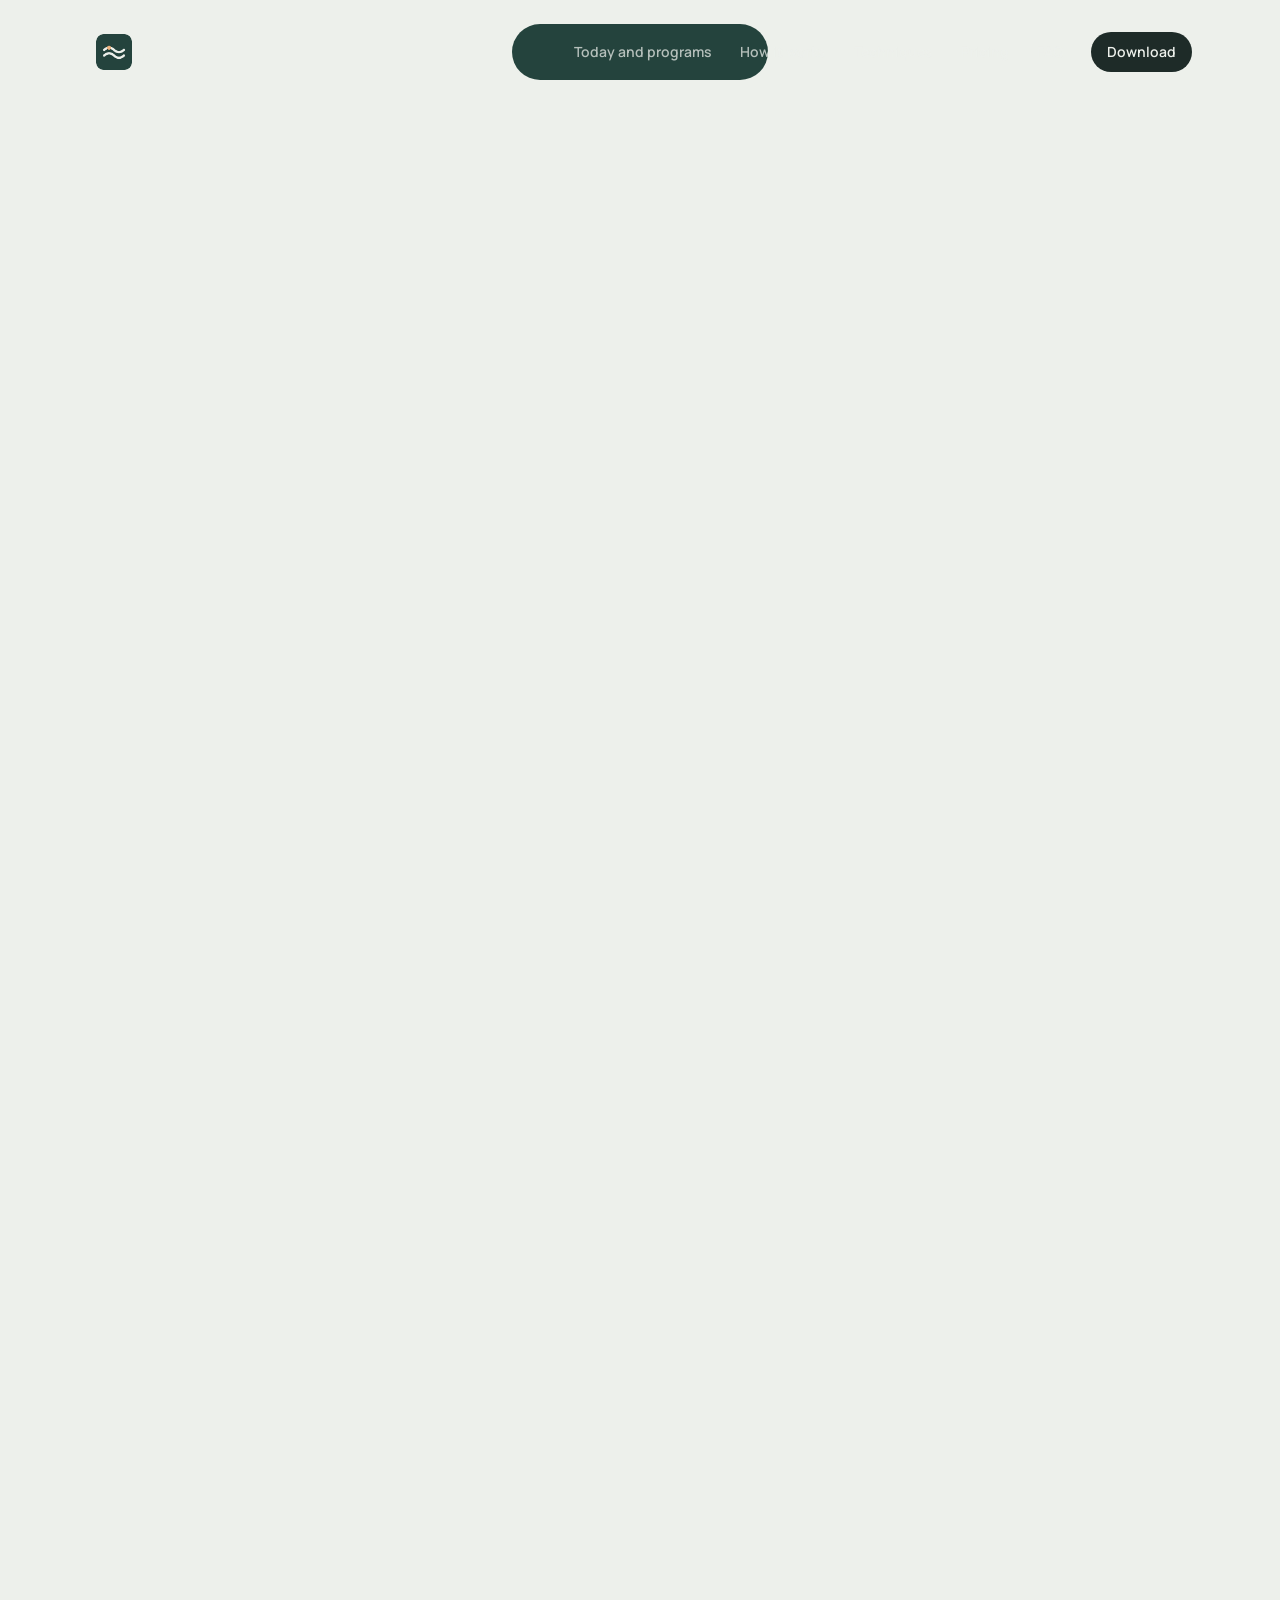
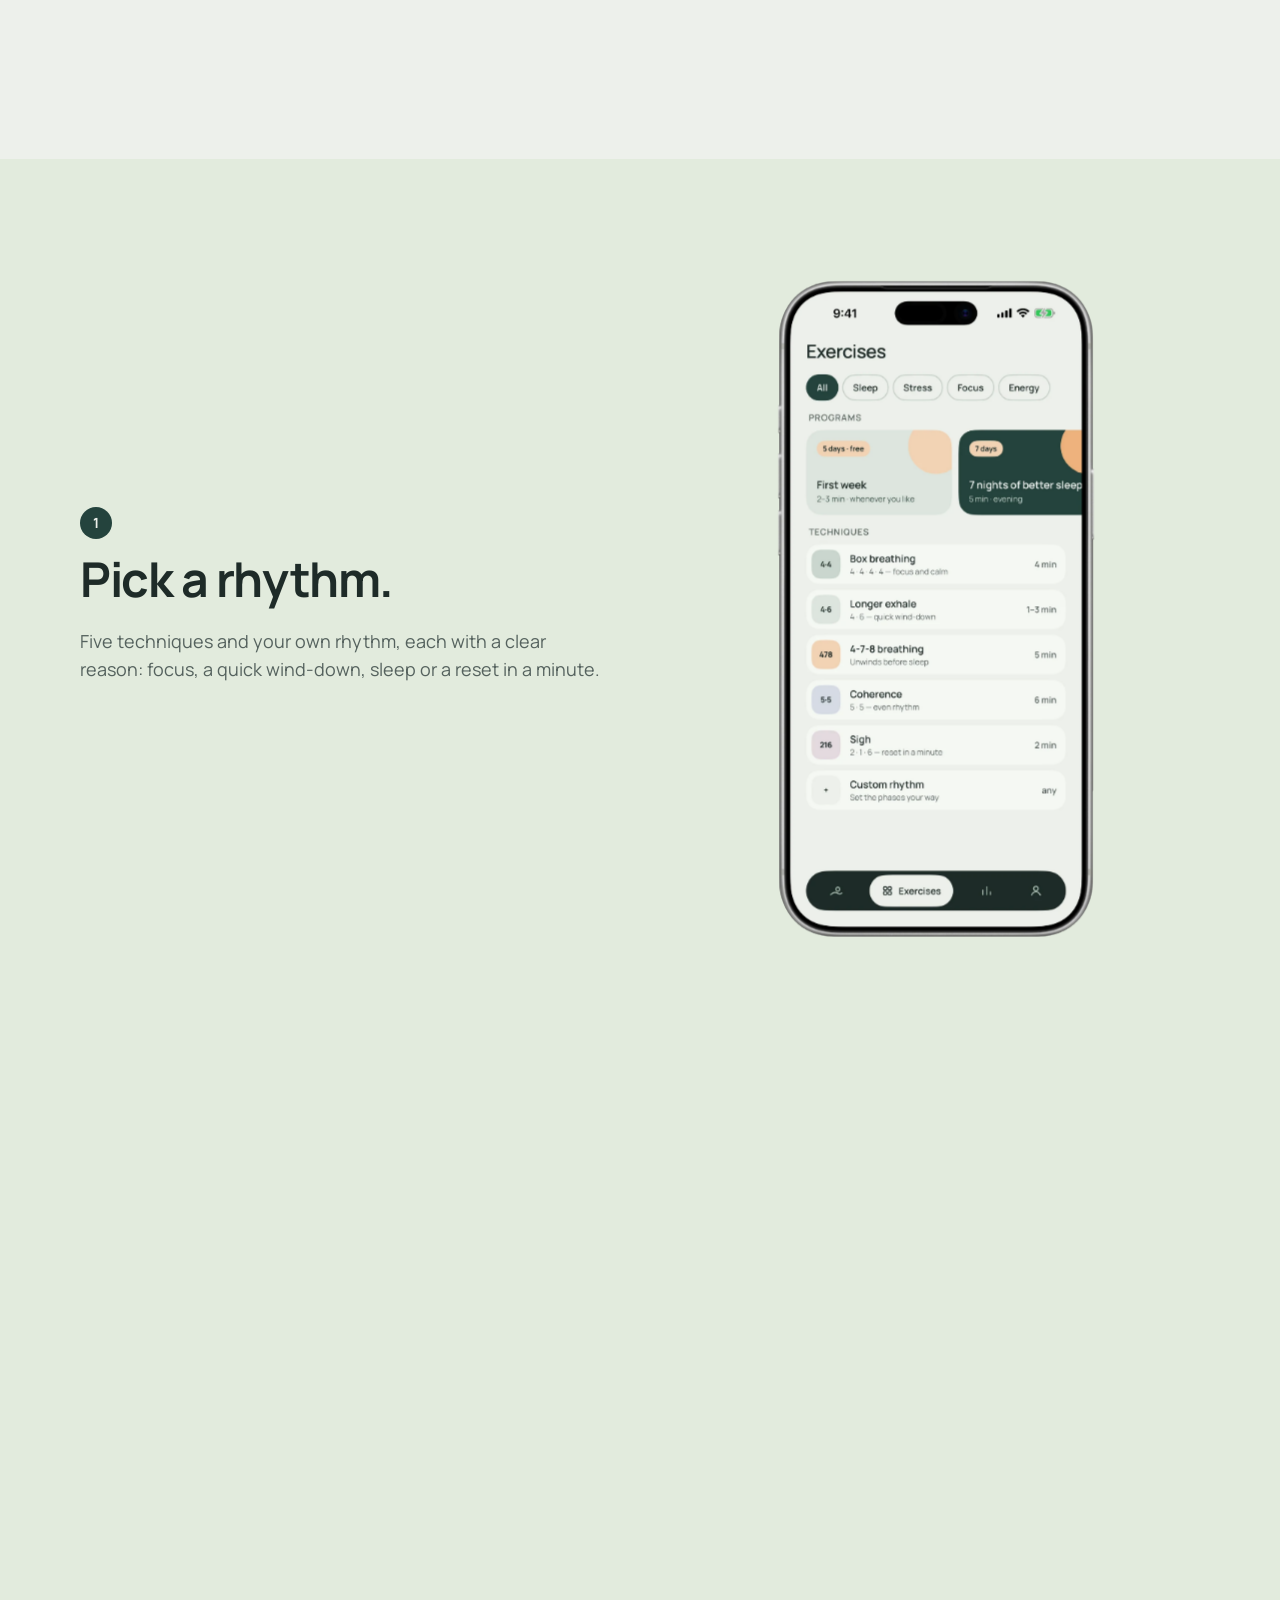
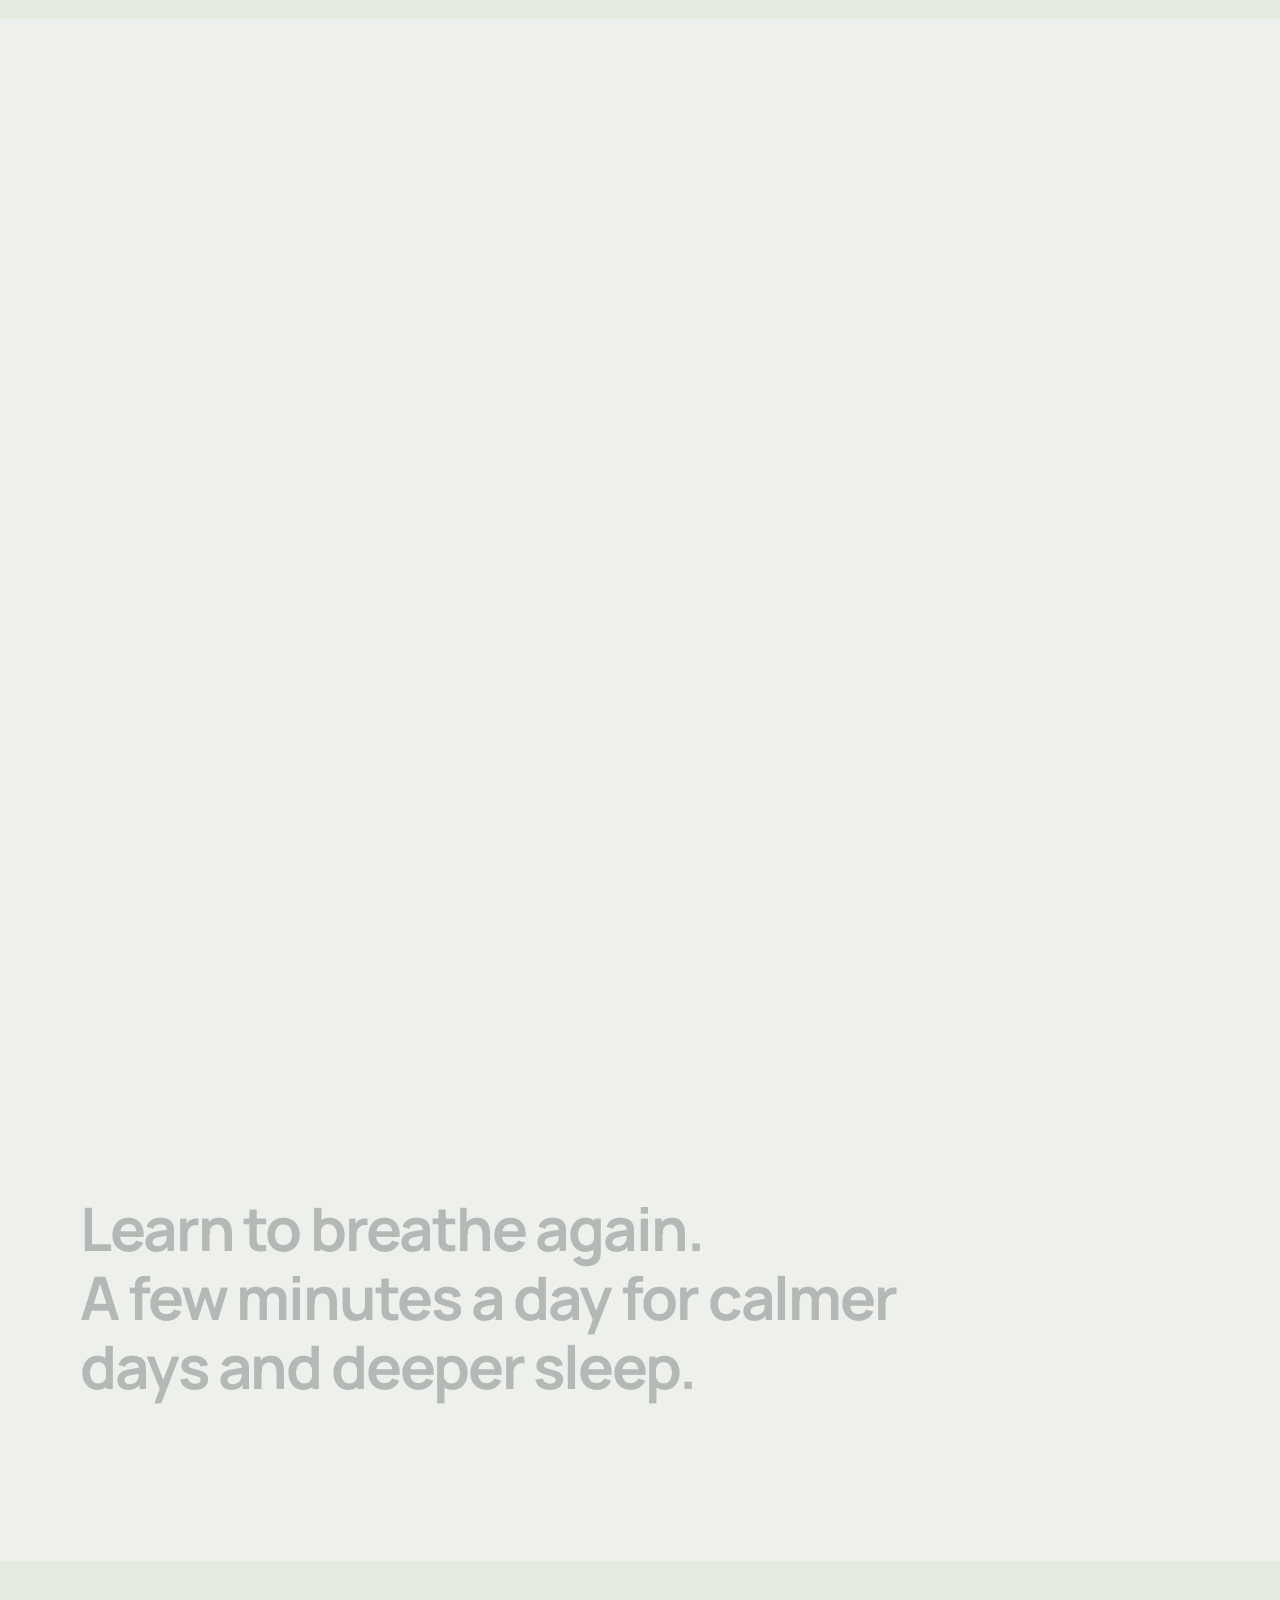
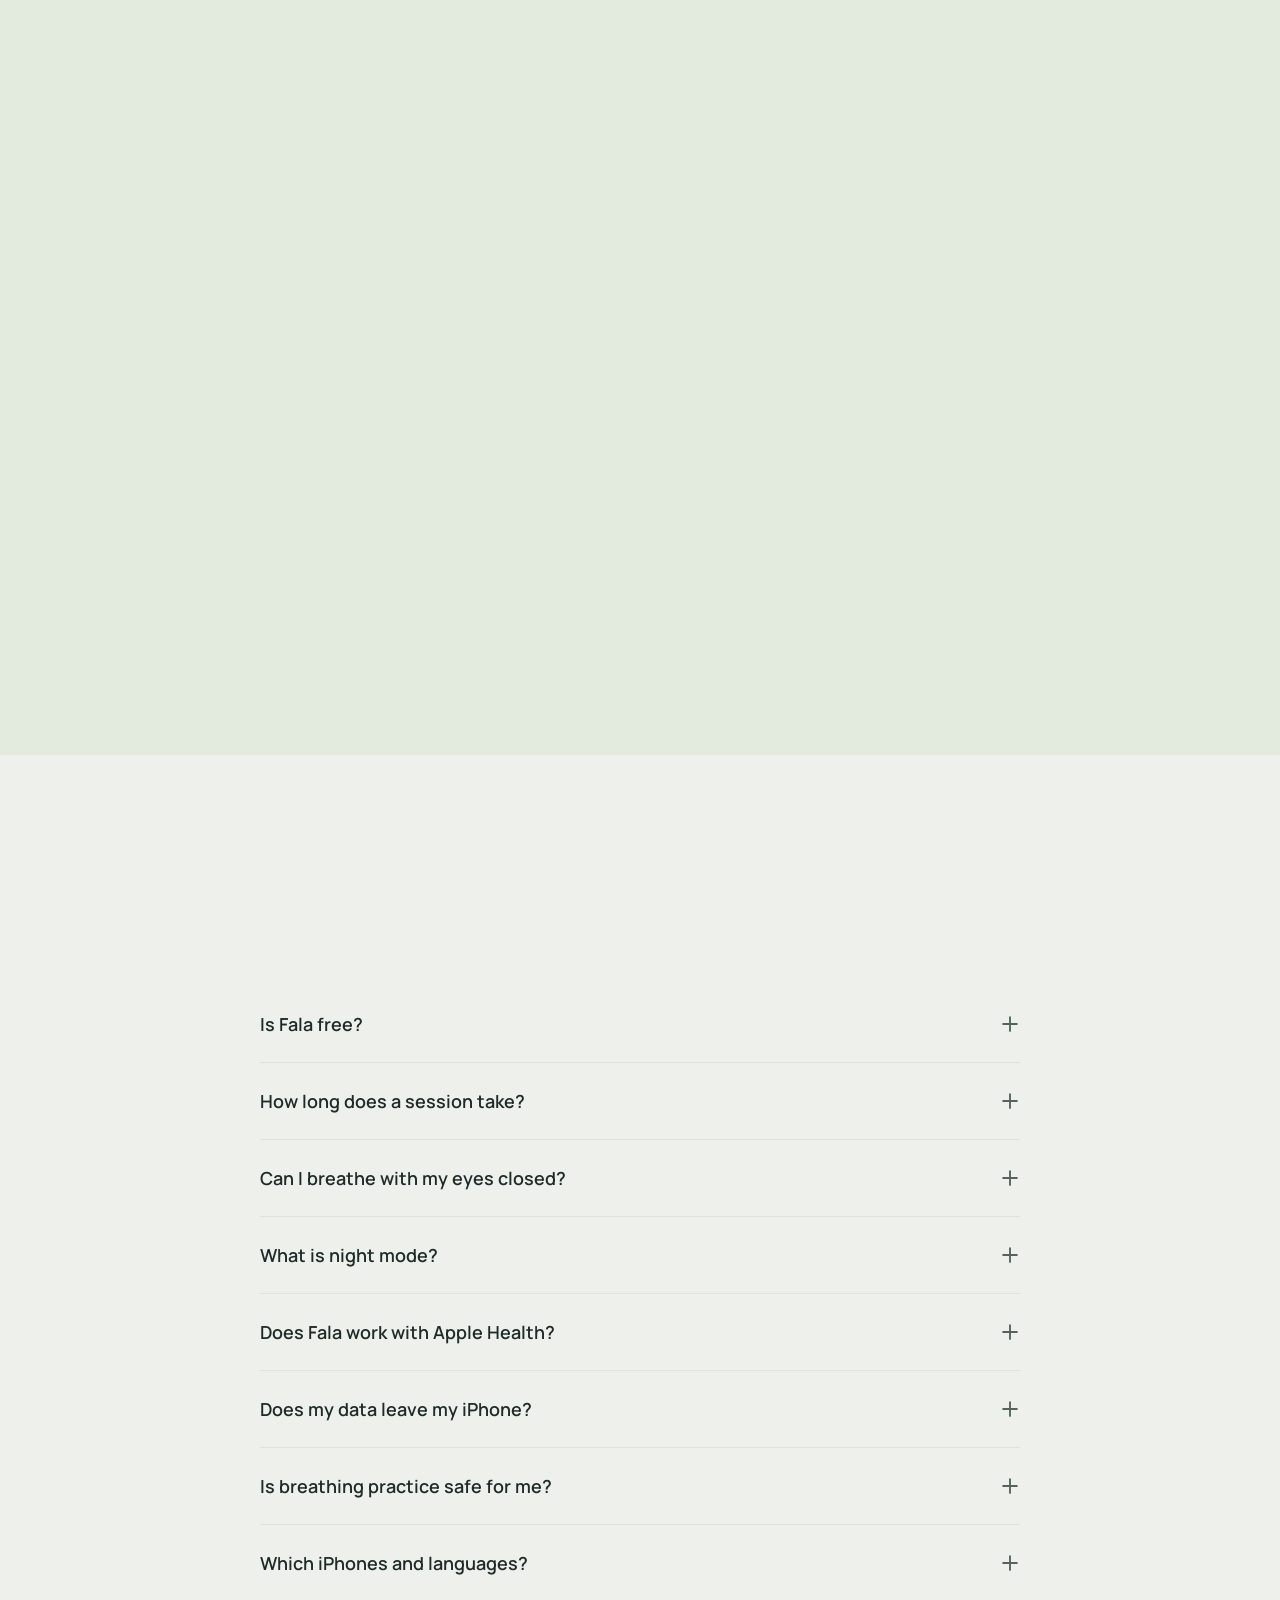
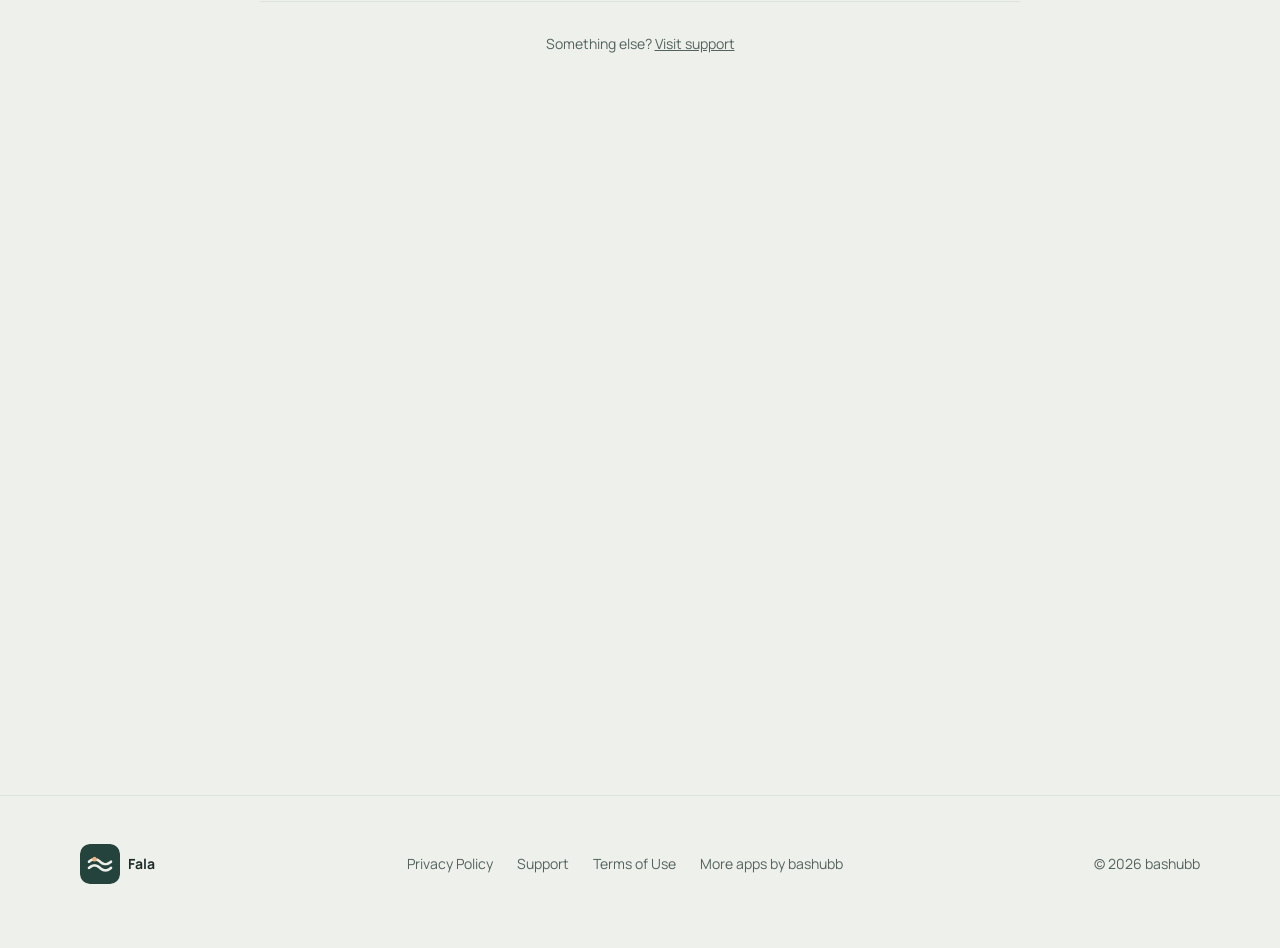
==== commit 83b01d65: "Fala is live: App Store link instead of Coming soon Co-Authored-By: Claude Opus 5.5 <noreply@anthrop" ====
--- a/docs/index.html
+++ b/docs/index.html
@@ -1,17 +1,17 @@
 <!doctype html>
-<html lang="en" class="no-js" data-store="soon">
+<html lang="en" class="no-js" data-store="live">
 <head>
 <meta charset="utf-8">
 <meta name="viewport" content="width=device-width, initial-scale=1, viewport-fit=cover">
 <title>Fala: Breathing Exercises for Sleep and Calm, for iPhone</title>
-<meta name="description" content="Fala is a calm place for a few minutes of breath a day. Follow the shape, feel the rhythm through gentle haptics, sleep better with step-by-step programs and watch your meadow grow. Coming soon to iPhone.">
+<meta name="description" content="Fala is a calm place for a few minutes of breath a day. Follow the shape, feel the rhythm through gentle haptics, sleep better with step-by-step programs and watch your meadow grow. Now on the App Store for iPhone.">
 <link rel="canonical" href="https://bashubb.com/fala/">
 <meta name="theme-color" content="#edf0eb">
 <meta name="color-scheme" content="light">
 <meta property="og:type" content="website">
 <meta property="og:site_name" content="Fala">
 <meta property="og:title" content="Fala: You’ve always breathed. Now do it right.">
-<meta property="og:description" content="Three minutes of guided breathing a day for calmer days and deeper sleep. Coming soon to iPhone.">
+<meta property="og:description" content="Three minutes of guided breathing a day for calmer days and deeper sleep. Now on the App Store for iPhone.">
 <meta property="og:url" content="https://bashubb.com/fala/">
 <meta property="og:image" content="https://bashubb.com/fala/assets/social-preview.jpg">
 <meta property="og:image:width" content="1200">
@@ -37,7 +37,9 @@
   "operatingSystem": "iOS 17.0 or later",
   "image": "https://bashubb.com/fala/assets/icon-512.png",
   "description": "A breathing exercise app for iPhone: guided rhythms you follow with your eyes and feel through haptics, step-by-step programs for sleep and stress, a night mode and a meadow that grows with every day you breathe.",
-  "publisher": {"@type": "Organization", "name": "bashubb", "url": "https://bashubb.com/"}
+  "publisher": {"@type": "Organization", "name": "bashubb", "url": "https://bashubb.com/"},
+  "downloadUrl": "https://apps.apple.com/app/id6825029130",
+  "offers": {"@type": "Offer", "price": "0", "priceCurrency": "USD"}
 }
 </script>
 <script type="application/ld+json">
@@ -48,7 +50,7 @@
     {"@type": "Question", "name": "Is Fala free?", "acceptedAnswer": {"@type": "Answer", "text": "Yes. Box breathing, the longer exhale, today’s breath, your meadow and the First week program are free. Fala Premium unlocks every technique, your own rhythm, all programs, full statistics and Apple Health."}},
     {"@type": "Question", "name": "How long does a session take?", "acceptedAnswer": {"@type": "Answer", "text": "Most sessions take two to five minutes. Three minutes a day is enough to feel the difference in your rhythm."}},
     {"@type": "Question", "name": "Does Fala work with Apple Health?", "acceptedAnswer": {"@type": "Answer", "text": "Yes, with Fala Premium. Turn on Apple Health in Profile and every finished session is saved as mindful minutes. Fala only writes to Apple Health and never reads from it."}},
-    {"@type": "Question", "name": "Does my data leave my iPhone?", "acceptedAnswer": {"@type": "Answer", "text": "No. Your sessions, ratings and settings stay on your iPhone. There is no account, no ads and no tracking."}}
+    {"@type": "Question", "name": "Does my data leave my iPhone?", "acceptedAnswer": {"@type": "Answer", "text": "No. Your sessions, ratings and settings stay on your iPhone. Only your subscription status is checked with Apple and our purchase provider. There is no account, no ads and no tracking."}}
   ]
 }
 </script>
@@ -68,7 +70,7 @@
     <a href="#faq">FAQ</a>
   </div>
   <span class="btn sm cta when-soon" aria-disabled="true">Coming soon</span>
-  <a class="btn sm cta when-live" href="https://apps.apple.com/us/search?term=Fala%20breathing" data-store-link>Download</a>
+  <a class="btn sm cta when-live" href="https://apps.apple.com/app/id6825029130" data-store-link>Download</a>
   <button class="burger" type="button" aria-expanded="false" aria-controls="menu" aria-label="Open menu"><span></span><span></span></button>
 </nav>
 <div class="menu" id="menu">
@@ -89,7 +91,7 @@
       <p class="lead">Three minutes a day that set the tone for the whole day. Follow the shape, feel every breath through gentle haptics and fall asleep to a longer exhale.</p>
       <div class="cta-row">
         <span class="btn when-soon" aria-disabled="true"><svg aria-hidden="true"><use href="#i-apple-logo"/></svg>Coming soon to the App Store</span>
-        <a class="store-badge when-live" href="https://apps.apple.com/us/search?term=Fala%20breathing" data-store-link><img src="assets/app-store-badge.svg" alt="Download on the App Store" width="156" height="52"></a>
+        <a class="store-badge when-live" href="https://apps.apple.com/app/id6825029130" data-store-link><img src="assets/app-store-badge.svg" alt="Download on the App Store" width="156" height="52"></a>
       </div>
       <ul class="proof" aria-label="Highlights">
         <li><svg aria-hidden="true"><use href="#i-timer"/></svg>3 minutes a day is enough</li>
@@ -287,7 +289,7 @@
       <details><summary>Can I breathe with my eyes closed?<svg aria-hidden="true"><use href="#i-plus"/></svg></summary><div>Yes. Gentle haptics follow the rhythm, so you feel each inhale, hold and exhale without looking. Soft phase sounds are optional.</div></details>
       <details><summary>What is night mode?<svg aria-hidden="true"><use href="#i-plus"/></svg></summary><div>A dark session screen for the evening. The controls stay hidden until you tap and sounds are off by default. You can turn it on automatically from 21:00 to 6:00 in Profile.</div></details>
       <details><summary>Does Fala work with Apple Health?<svg aria-hidden="true"><use href="#i-plus"/></svg></summary><div>Yes, with Fala Premium. Turn on Apple Health in Profile and every finished session is saved as mindful minutes. Fala only writes to Apple Health and never reads from it.</div></details>
-      <details><summary>Does my data leave my iPhone?<svg aria-hidden="true"><use href="#i-plus"/></svg></summary><div>No. Your sessions, ratings and settings stay on your iPhone. There is no account, no ads and no tracking.</div></details>
+      <details><summary>Does my data leave my iPhone?<svg aria-hidden="true"><use href="#i-plus"/></svg></summary><div>No. Your sessions, ratings and settings stay on your iPhone. Only your subscription status is checked with Apple and our purchase provider. There is no account, no ads and no tracking.</div></details>
       <details><summary>Is breathing practice safe for me?<svg aria-hidden="true"><use href="#i-plus"/></svg></summary><div>Breathe comfortably and stop if you feel dizzy or uncomfortable. Fala is a wellbeing app, not a medical device. If you have a heart or lung condition or are pregnant, ask your doctor first.</div></details>
       <details><summary>Which iPhones and languages?<svg aria-hidden="true"><use href="#i-plus"/></svg></summary><div>Any iPhone running iOS 17 or later. Fala speaks English and Polish.</div></details>
     </div>
@@ -299,10 +301,10 @@
   <div class="wrap">
     <div class="final reveal">
       <h2 class="hero-title" id="final-title">Your next three minutes<br>can feel different.</h2>
-      <p class="lead">Fala is coming soon to iPhone.</p>
+      <p class="lead">Fala is on the App Store for iPhone.</p>
       <div class="cta-row">
         <span class="btn when-soon" aria-disabled="true"><svg aria-hidden="true"><use href="#i-apple-logo"/></svg>Coming soon to the App Store</span>
-        <a class="store-badge when-live" href="https://apps.apple.com/us/search?term=Fala%20breathing" data-store-link><img src="assets/app-store-badge-white.svg" alt="Download on the App Store" width="156" height="52"></a>
+        <a class="store-badge when-live" href="https://apps.apple.com/app/id6825029130" data-store-link><img src="assets/app-store-badge-white.svg" alt="Download on the App Store" width="156" height="52"></a>
       </div>
     </div>
   </div>
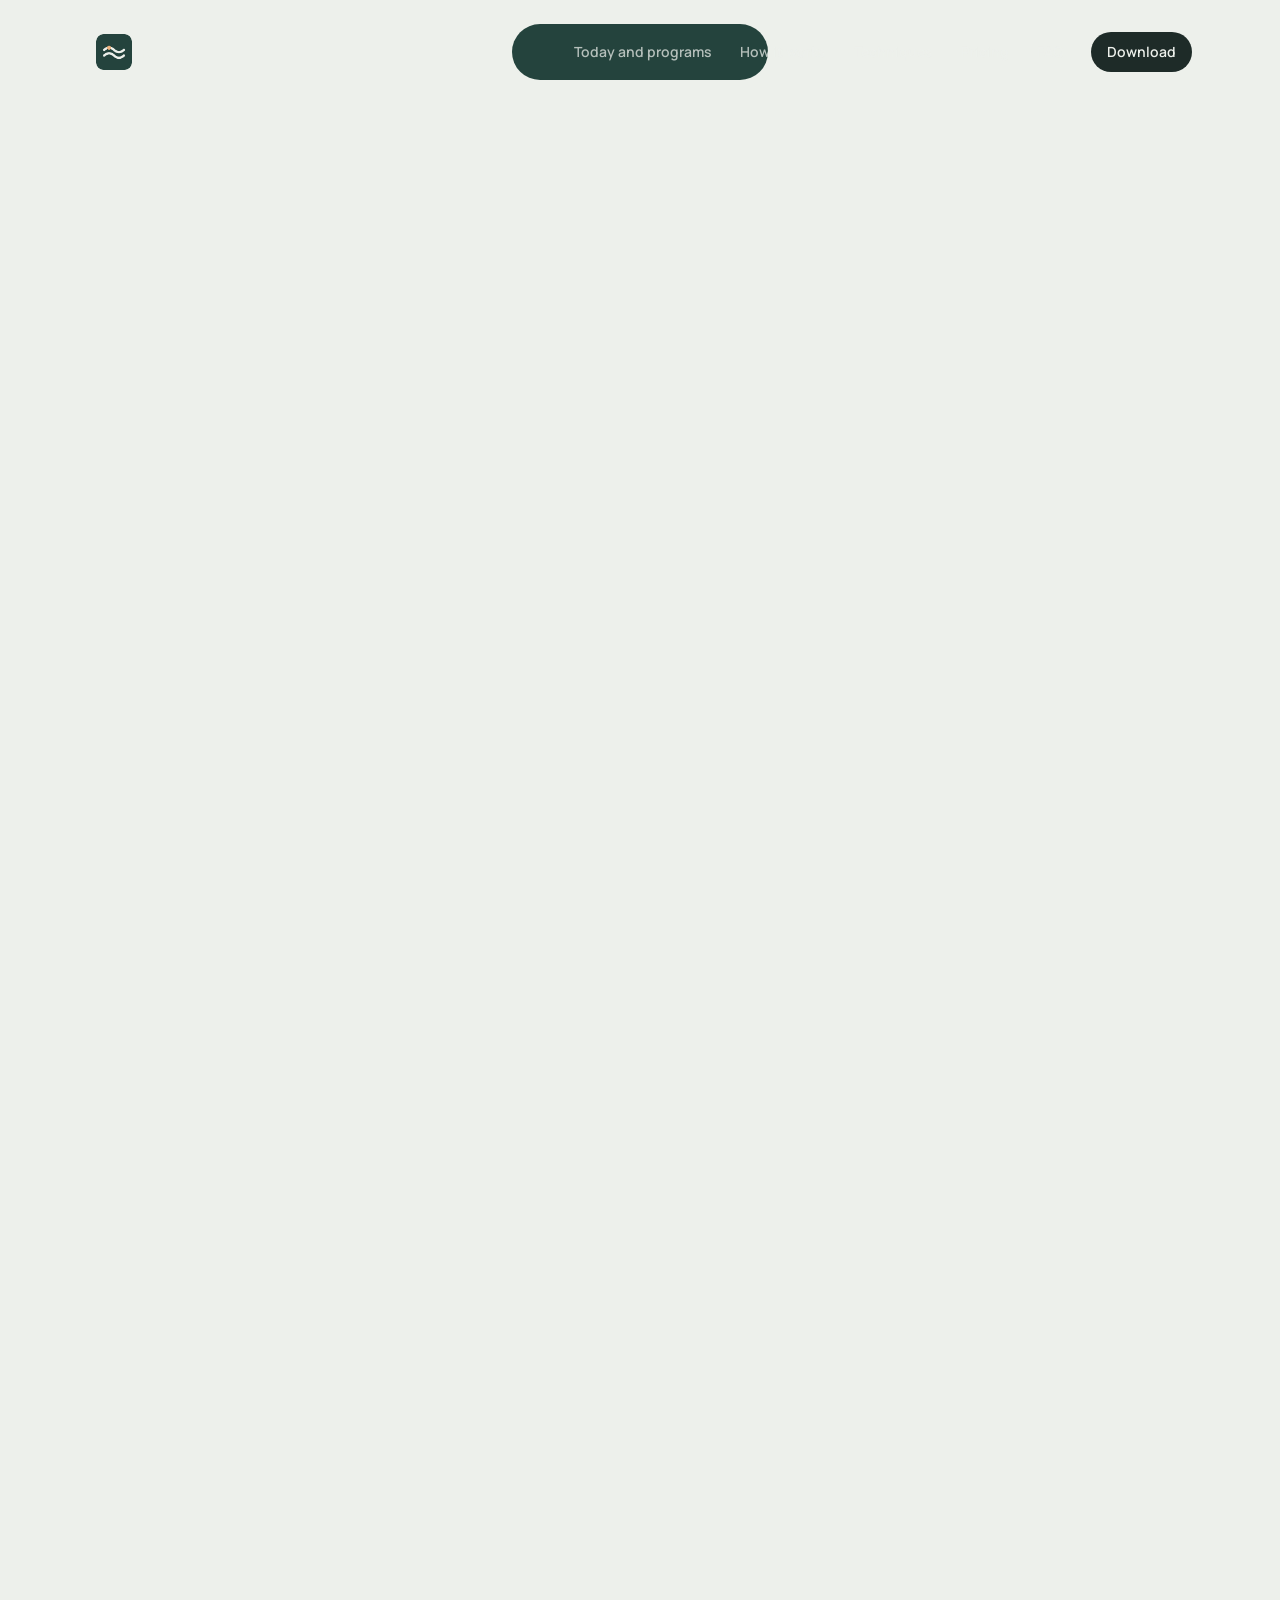
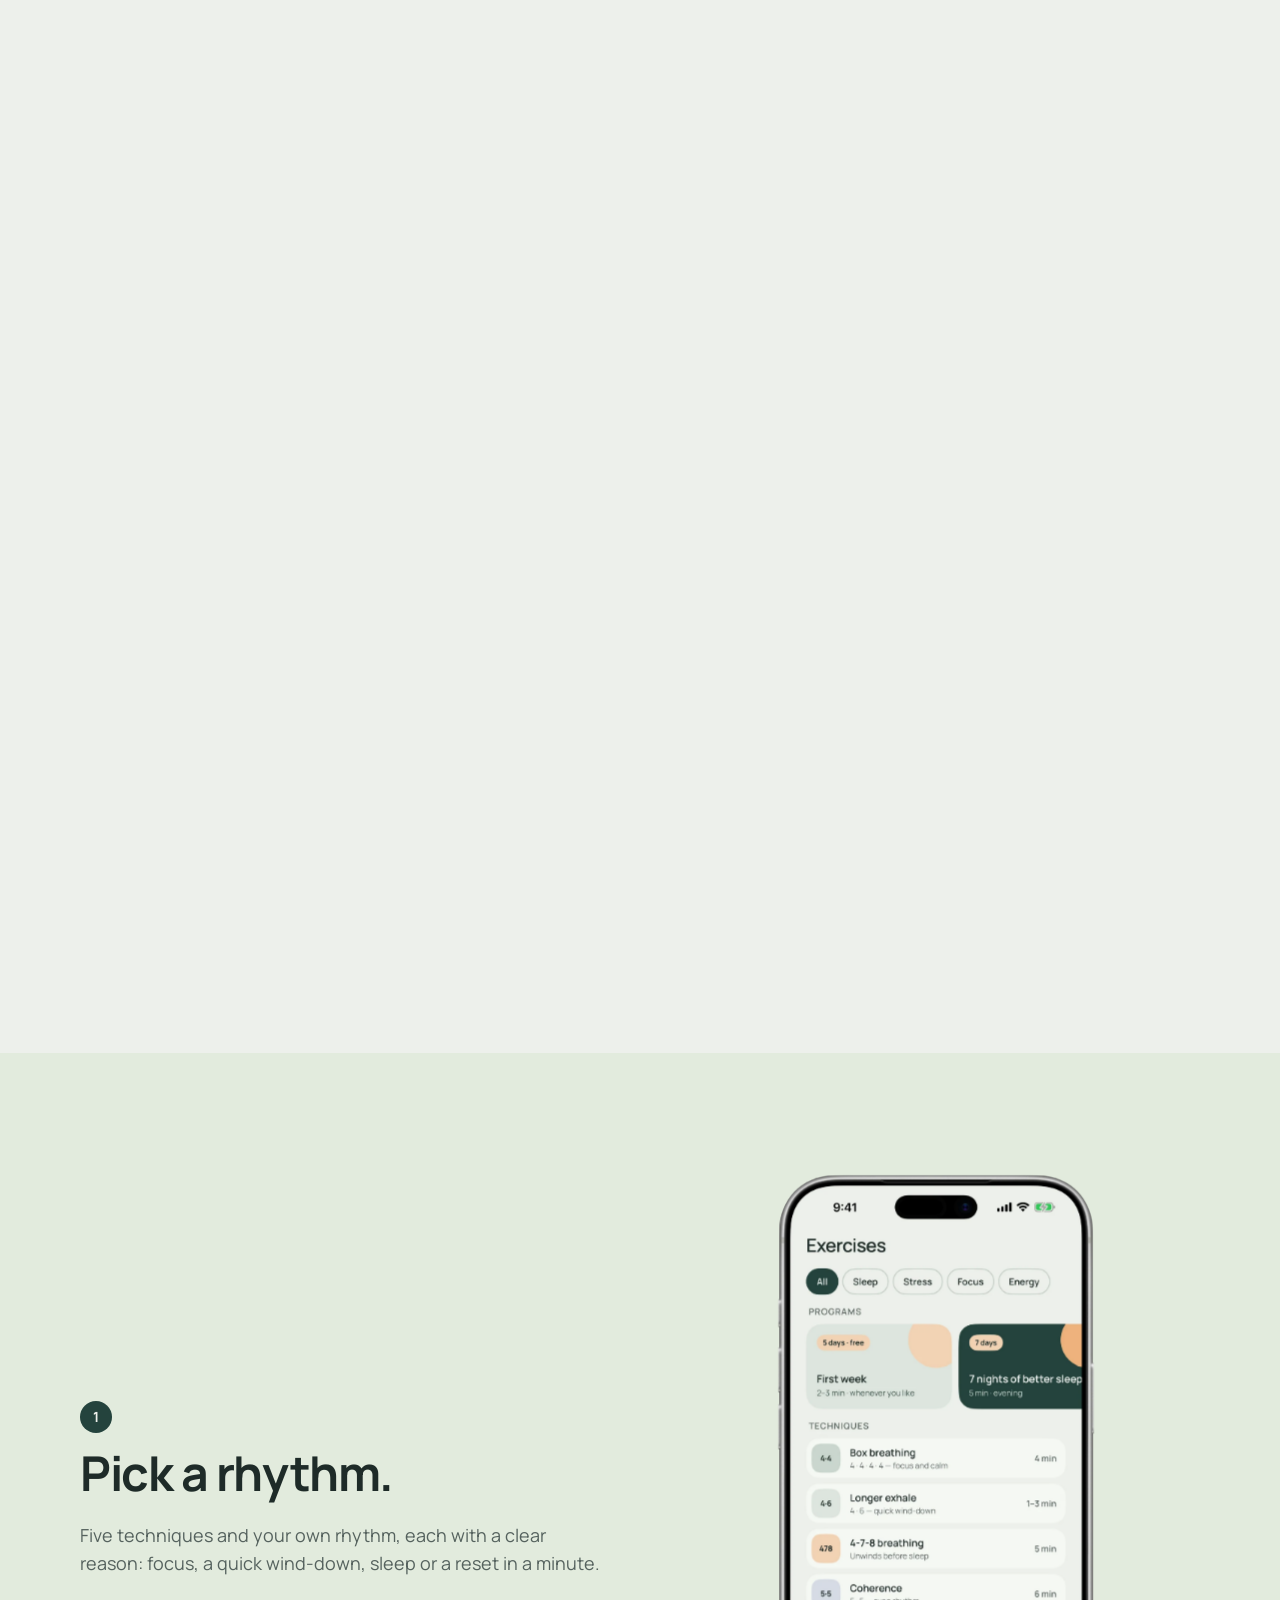
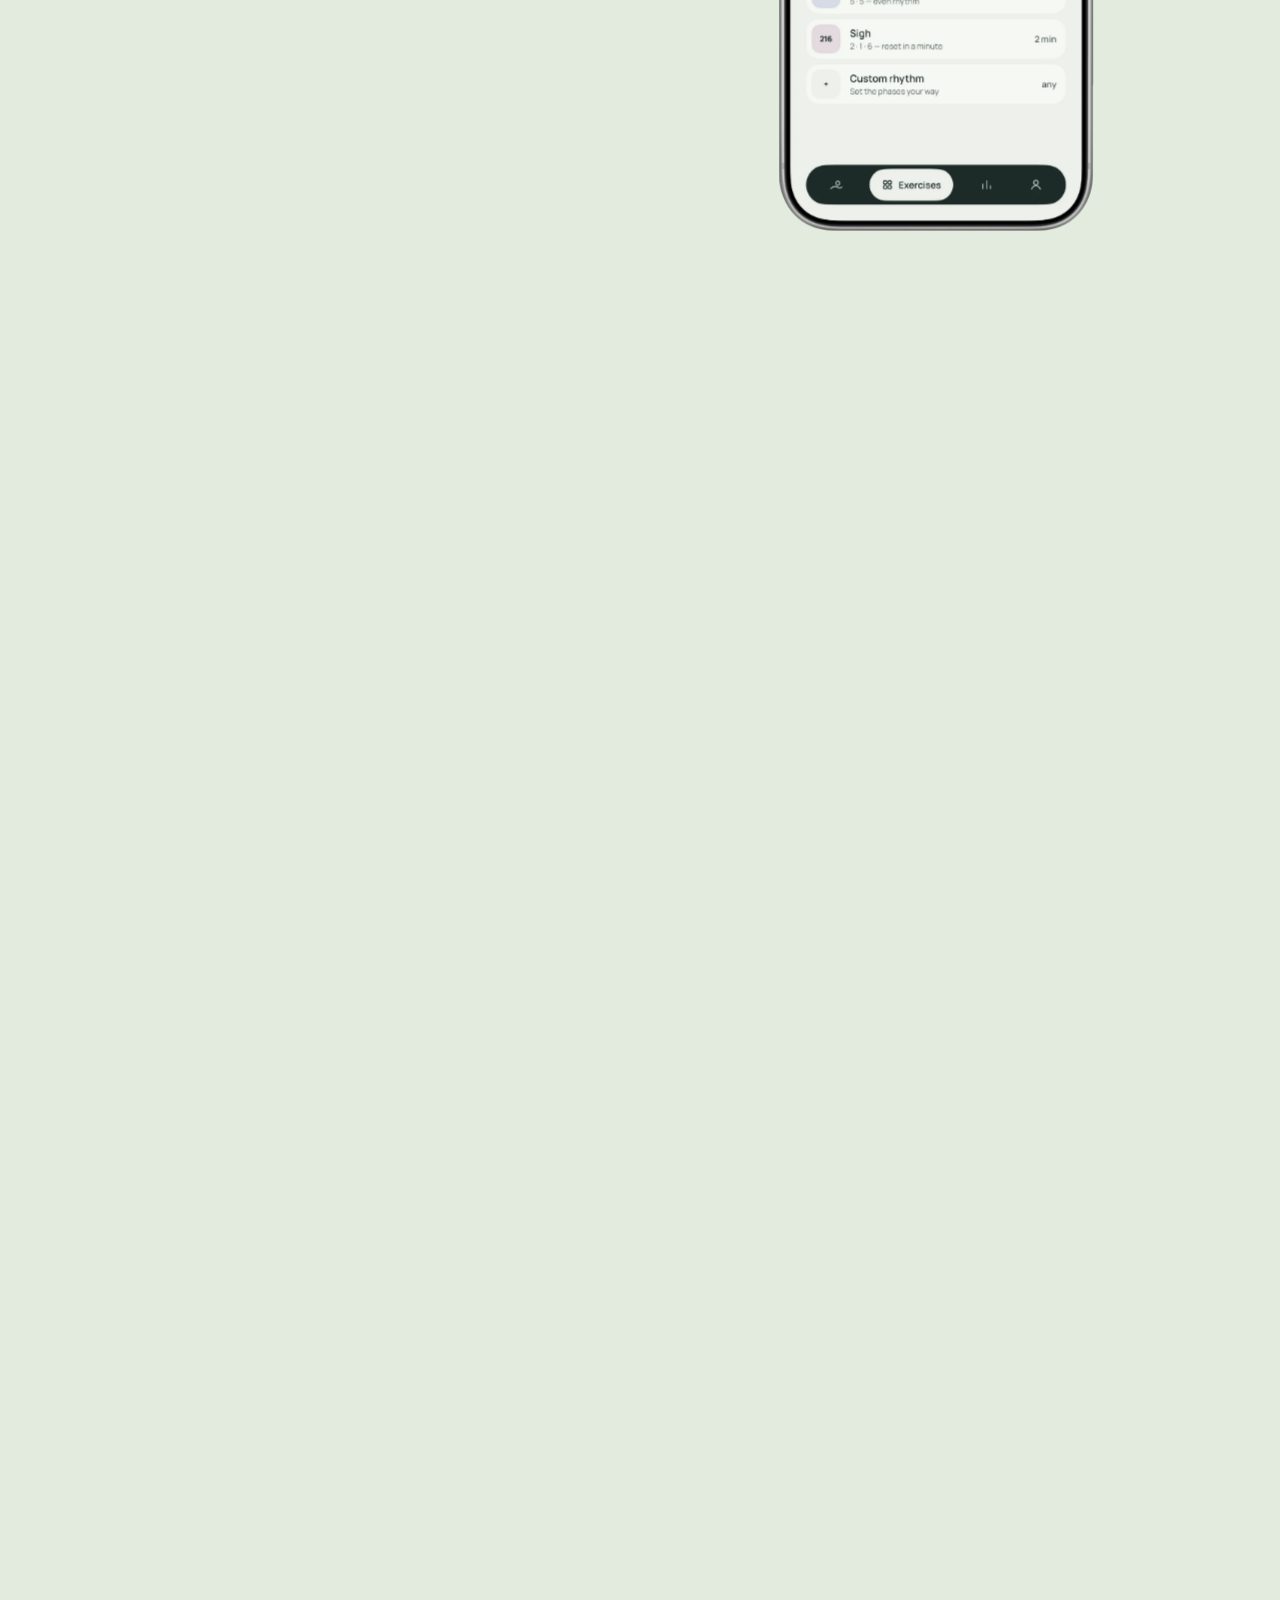
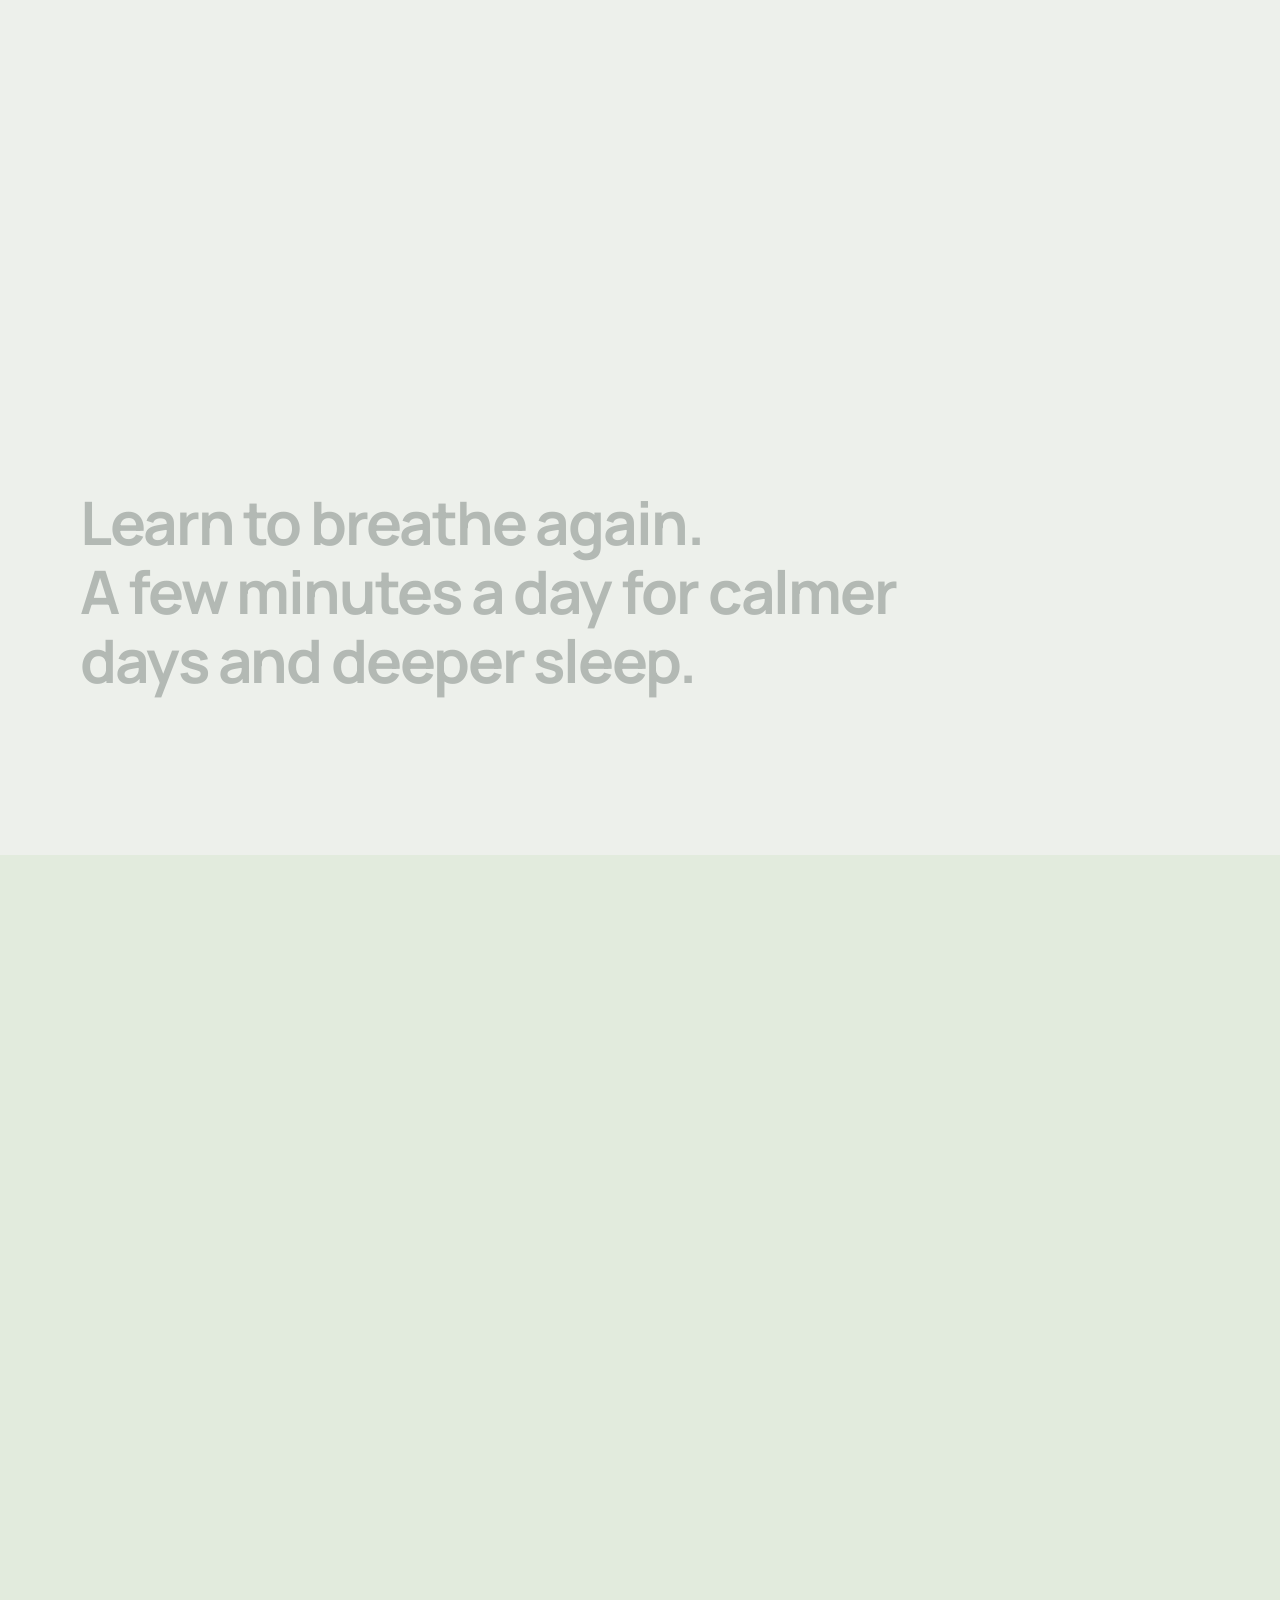
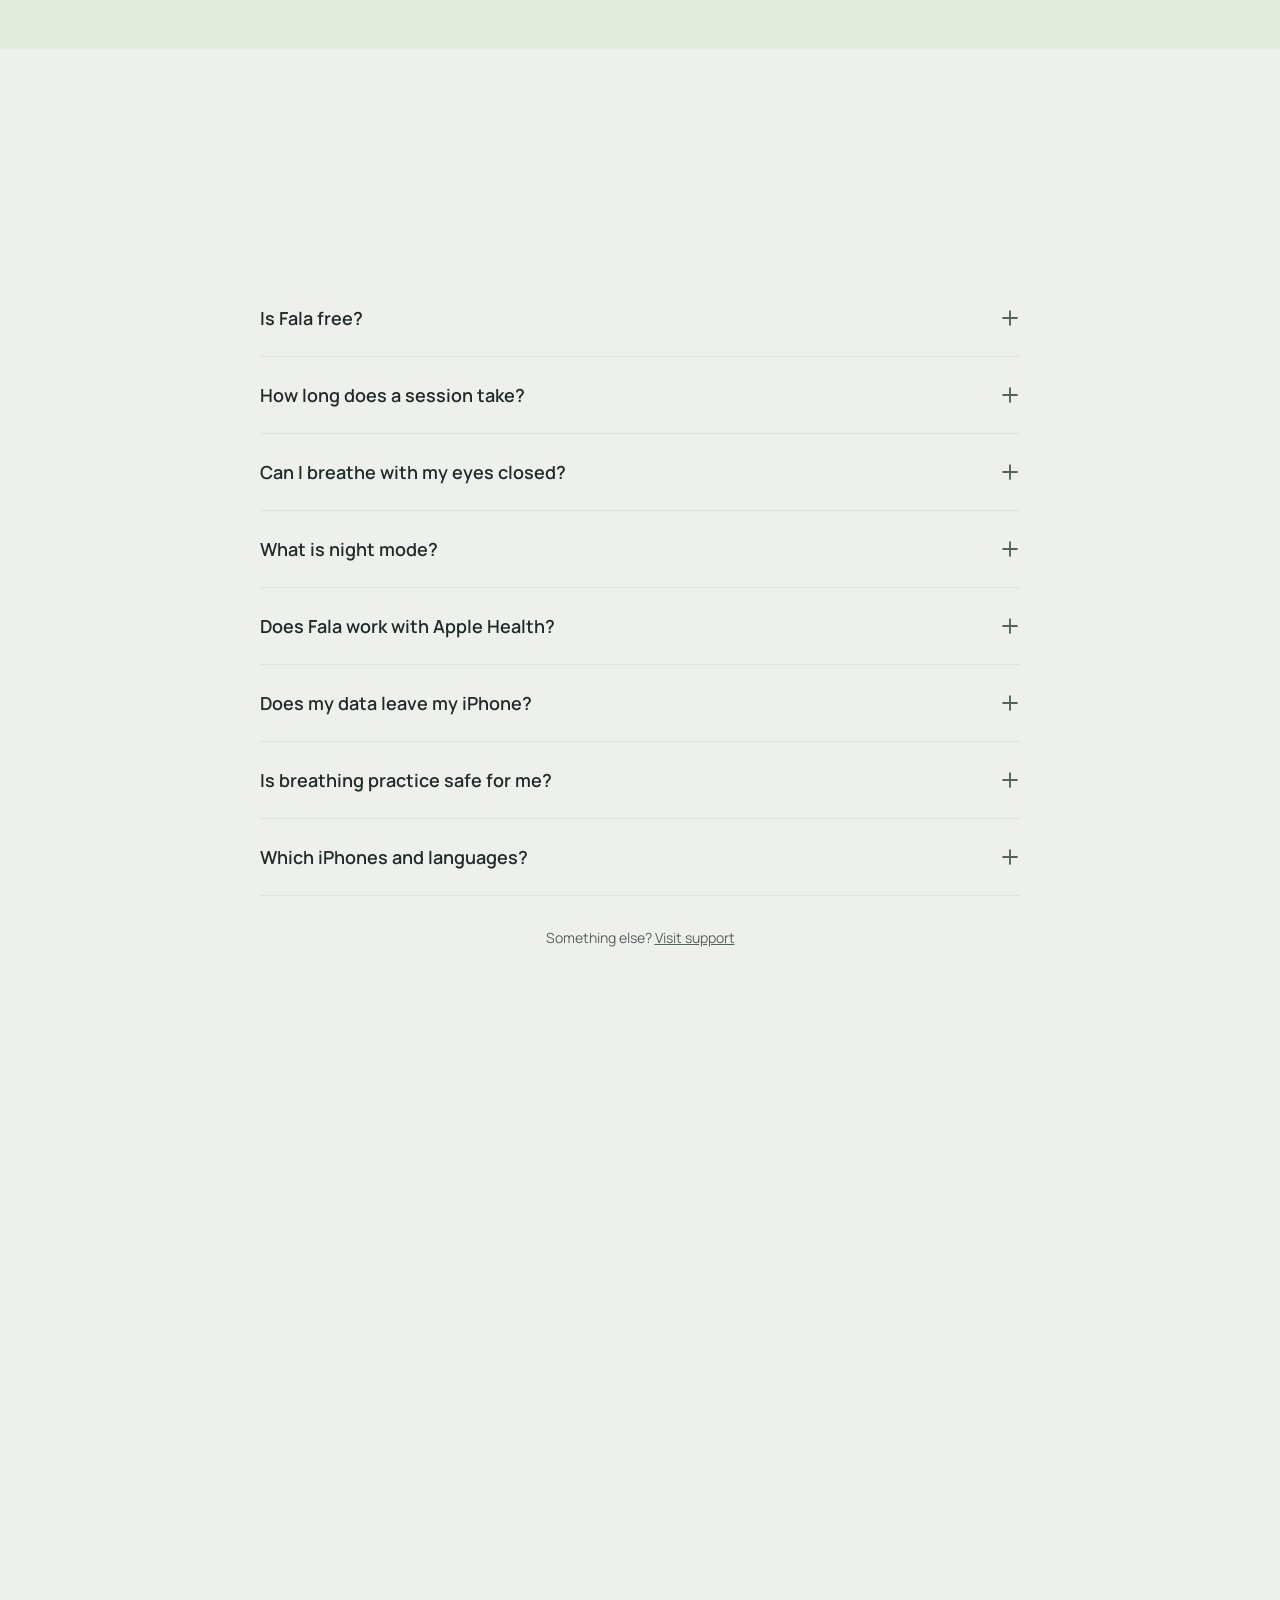
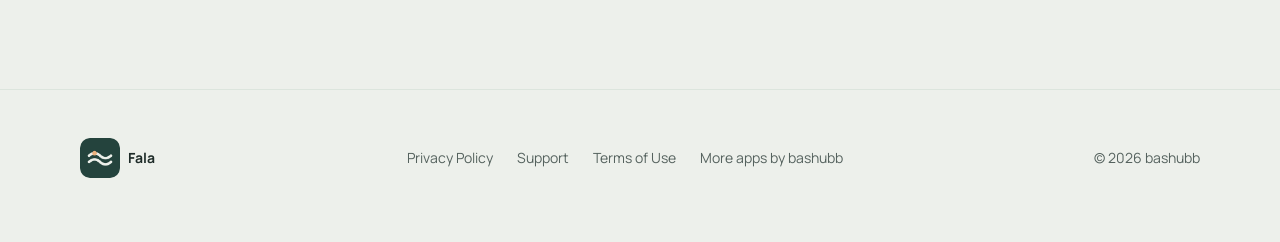
==== commit 79ea2410: "Fala in motion: the film opens the phone page and has its own section on desktop; Download stays in " ====
--- a/docs/index.html
+++ b/docs/index.html
@@ -25,8 +25,8 @@
 <link rel="icon" href="assets/fav/favicon-192.png" type="image/png" sizes="192x192">
 <link rel="apple-touch-icon" href="assets/fav/apple-touch-icon.png">
 <link rel="preload" href="assets/fonts/manrope-latin.woff2" as="font" type="font/woff2" crossorigin>
-<link rel="stylesheet" href="assets/landing.css?v=1">
-<link rel="stylesheet" href="assets/fala.css?v=1">
+<link rel="stylesheet" href="assets/landing.css?v=2">
+<link rel="stylesheet" href="assets/fala.css?v=2">
 <script type="application/ld+json">
 {
   "@context": "https://schema.org",
@@ -83,6 +83,11 @@
 </div>
 
 <main id="main">
+<section class="m-only film-intro" data-film-intro aria-label="Fala in 45 seconds: stress, restless sleep, low energy and a scattered head, each answered by a minute of guided breathing">
+  <video muted playsinline preload="auto" data-end="45.2" data-tall="assets/media/fala-film.mp4" data-tall-poster="assets/media/fala-film-poster.jpg" data-wide="assets/media/fala-film.mp4" data-wide-poster="assets/media/fala-film-poster.jpg" aria-label="The breath dot breathes and rolls along a wave; stress, sleep, energy and focus cards; the wave calms the stress gauge; 4-7-8 breathing for sleep, box breathing for focus, and a meadow that grows on the Today screen"></video>
+  <button class="film-intro-skip" type="button">Skip</button>
+  <div class="film-intro-ui" aria-hidden="true"><span class="film-intro-hint">Swipe up hard to skip</span></div>
+</section>
 <section class="hero" aria-labelledby="hero-title">
   <div class="wrap hero-grid">
     <div class="reveal m-fit">
@@ -106,6 +111,22 @@
         <div class="phase"><b>Inhale</b><span>through the nose</span></div>
         <div class="rhythm" aria-hidden="true"><i></i><i></i><i></i><i></i></div>
       </div>
+    </div>
+  </div>
+</section>
+
+<section class="pad d-only film-sec" id="film" aria-labelledby="film-title">
+  <div class="wrap film-grid">
+    <div class="reveal">
+      <span class="eyebrow">Fala in motion</span>
+      <h2 class="title" id="film-title">From a racing mind<br>to one calm minute.</h2>
+      <p class="lead">Stress, restless nights, low energy, a scattered head. See how a minute of guided breathing a day answers each one, right inside the app.</p>
+      <div class="cta-row">
+        <a class="store-badge when-live" href="https://apps.apple.com/app/id6825029130" data-store-link><img src="assets/app-store-badge.svg" alt="Download on the App Store" width="156" height="52"></a>
+      </div>
+    </div>
+    <div class="film-card reveal d1">
+      <video id="film-video" muted playsinline loop preload="none" poster="assets/media/fala-film-poster.jpg" aria-label="The breath dot breathes and rolls along a wave; stress, sleep, energy and focus cards; the wave calms the stress gauge; 4-7-8 breathing for sleep, box breathing for focus, and a meadow that grows on the Today screen"><source src="assets/media/fala-film.mp4" type="video/mp4"></video>
     </div>
   </div>
 </section>
@@ -325,11 +346,20 @@
   </div>
 </footer>
 
-<script src="assets/landing.js?v=1"></script>
+<script src="assets/landing.js?v=2"></script>
 <script>
 (() => {
   const L = window.Landing;
   const reduce = L.reduceMotion();
+
+  // The film (desktop): plays muted while it is on screen; phones open with it as the film intro instead
+  const film = document.getElementById("film-video");
+  if (L.phone) { film.querySelector("source").remove(); film.removeAttribute("poster"); film.load(); }
+  else if (reduce) { film.controls = true; film.preload = "metadata"; }
+  else new IntersectionObserver((es) => es.forEach((e) => {
+    if (e.intersectionRatio >= 0.5) { const pr = film.play(); if (pr) pr.catch(() => { film.controls = true; }); }
+    else film.pause();
+  }), { threshold: [0, 0.5] }).observe(film);
 
   // Box breathing card: the dot walks the square (up, across, down, back), the square fills and empties
   const card = document.getElementById("breath");
--- a/docs/assets/landing.css
+++ b/docs/assets/landing.css
@@ -150,7 +150,8 @@
 .burger[aria-expanded="true"] span:nth-child(1) { transform: translateY(4px) rotate(45deg); }
 .burger[aria-expanded="true"] span:nth-child(2) { transform: translateY(-4px) rotate(-45deg); }
 @media (max-width: 820px) {
-  .island .links, .island .cta { display: none; }
+  .island .links { display: none; }
+  .island .cta { margin-left: auto; }           /* the download button stays in the bar on every screen */
   .island { gap: var(--s-200); }
   .burger { display: block; }
 }
@@ -327,7 +328,7 @@
 .island.docked:not(.solid)::after { opacity: 1; }
 .island.docked .island-row { padding-left: 0; padding-right: 0; }
 .island.docked .island-row .links { margin-left: auto; }
-@media (max-width: 820px) { .island.docked .island-row .burger { margin-left: auto; } }
+@media (max-width: 820px) { .island.docked .island-row .cta { margin-left: auto; } }
 @media (prefers-reduced-motion: reduce) { .island:not(.solid), .island:not(.solid)::before, .island-row { transition: none; } }
 @media (max-width: 720px) { .island:not(.solid), .island:not(.solid)::before, .island-row { transition: none; } }
 .settled { perspective: none !important; }
--- a/docs/assets/fala.css
+++ b/docs/assets/fala.css
@@ -204,3 +204,13 @@
   .how-m .m-txt > * { margin-inline: 0; }
   .split-phone .iphone { --w: calc((var(--m-room) - var(--s-600)) * 0.48); }
 }
+
+/* The film: desktop shows it in a card beside its copy; phones open the page with it (film-intro) */
+.film-intro { --film-bg: #24433d; --film-fg: #edf0eb; }
+@media (orientation: landscape) { .film-intro video { object-fit: contain; } }
+.film-grid { display: grid; grid-template-columns: minmax(0, 1fr) auto; gap: var(--s-800); align-items: center; }
+.film-grid .lead { max-width: 520px; }
+.film-card { --h: min(78vh, 760px); height: var(--h); width: calc(var(--h) * 9 / 16); border-radius: 40px; overflow: hidden; background: #24433d;
+  box-shadow: 0 40px 80px -40px rgba(30, 57, 52, 0.5); }
+.film-card video { display: block; width: 100%; height: 100%; object-fit: cover; }
+@media (max-width: 1000px) { .film-grid { grid-template-columns: 1fr; justify-items: center; text-align: center; } .film-sec .cta-row { justify-content: center; } }
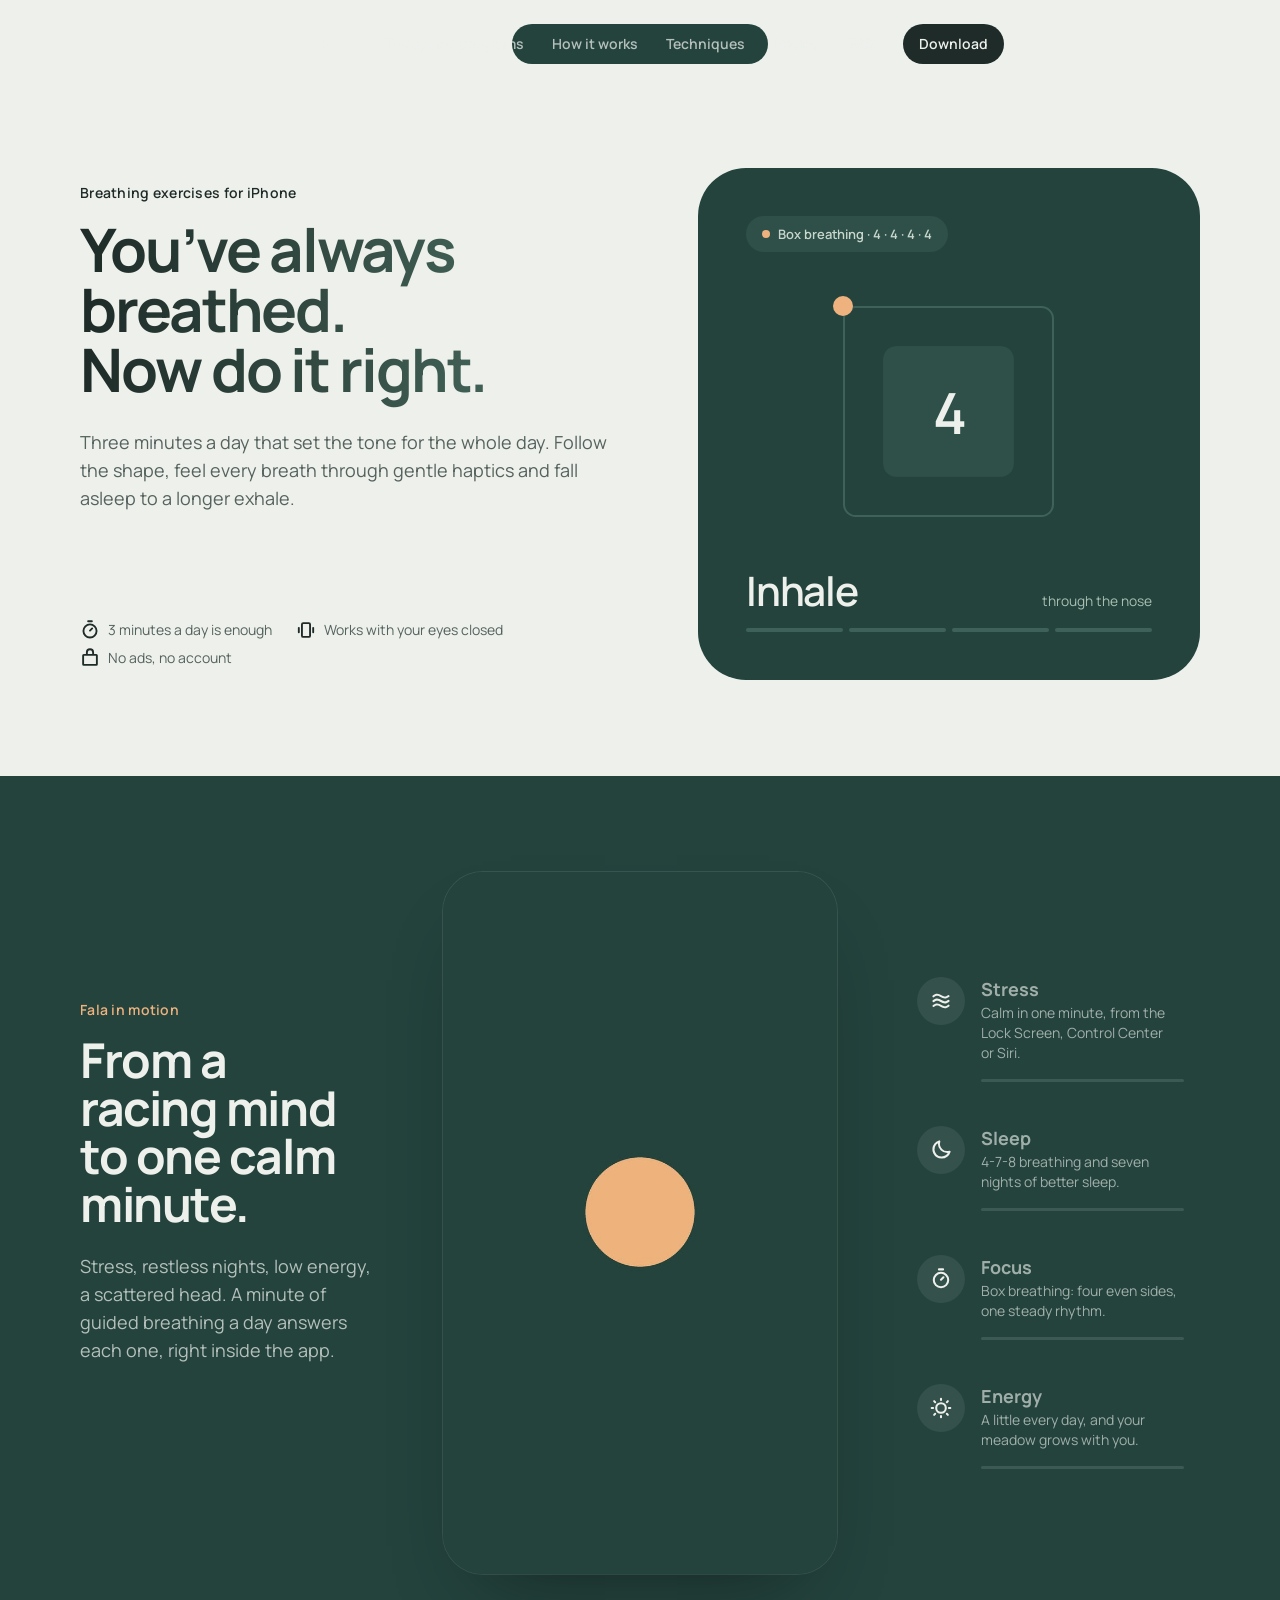
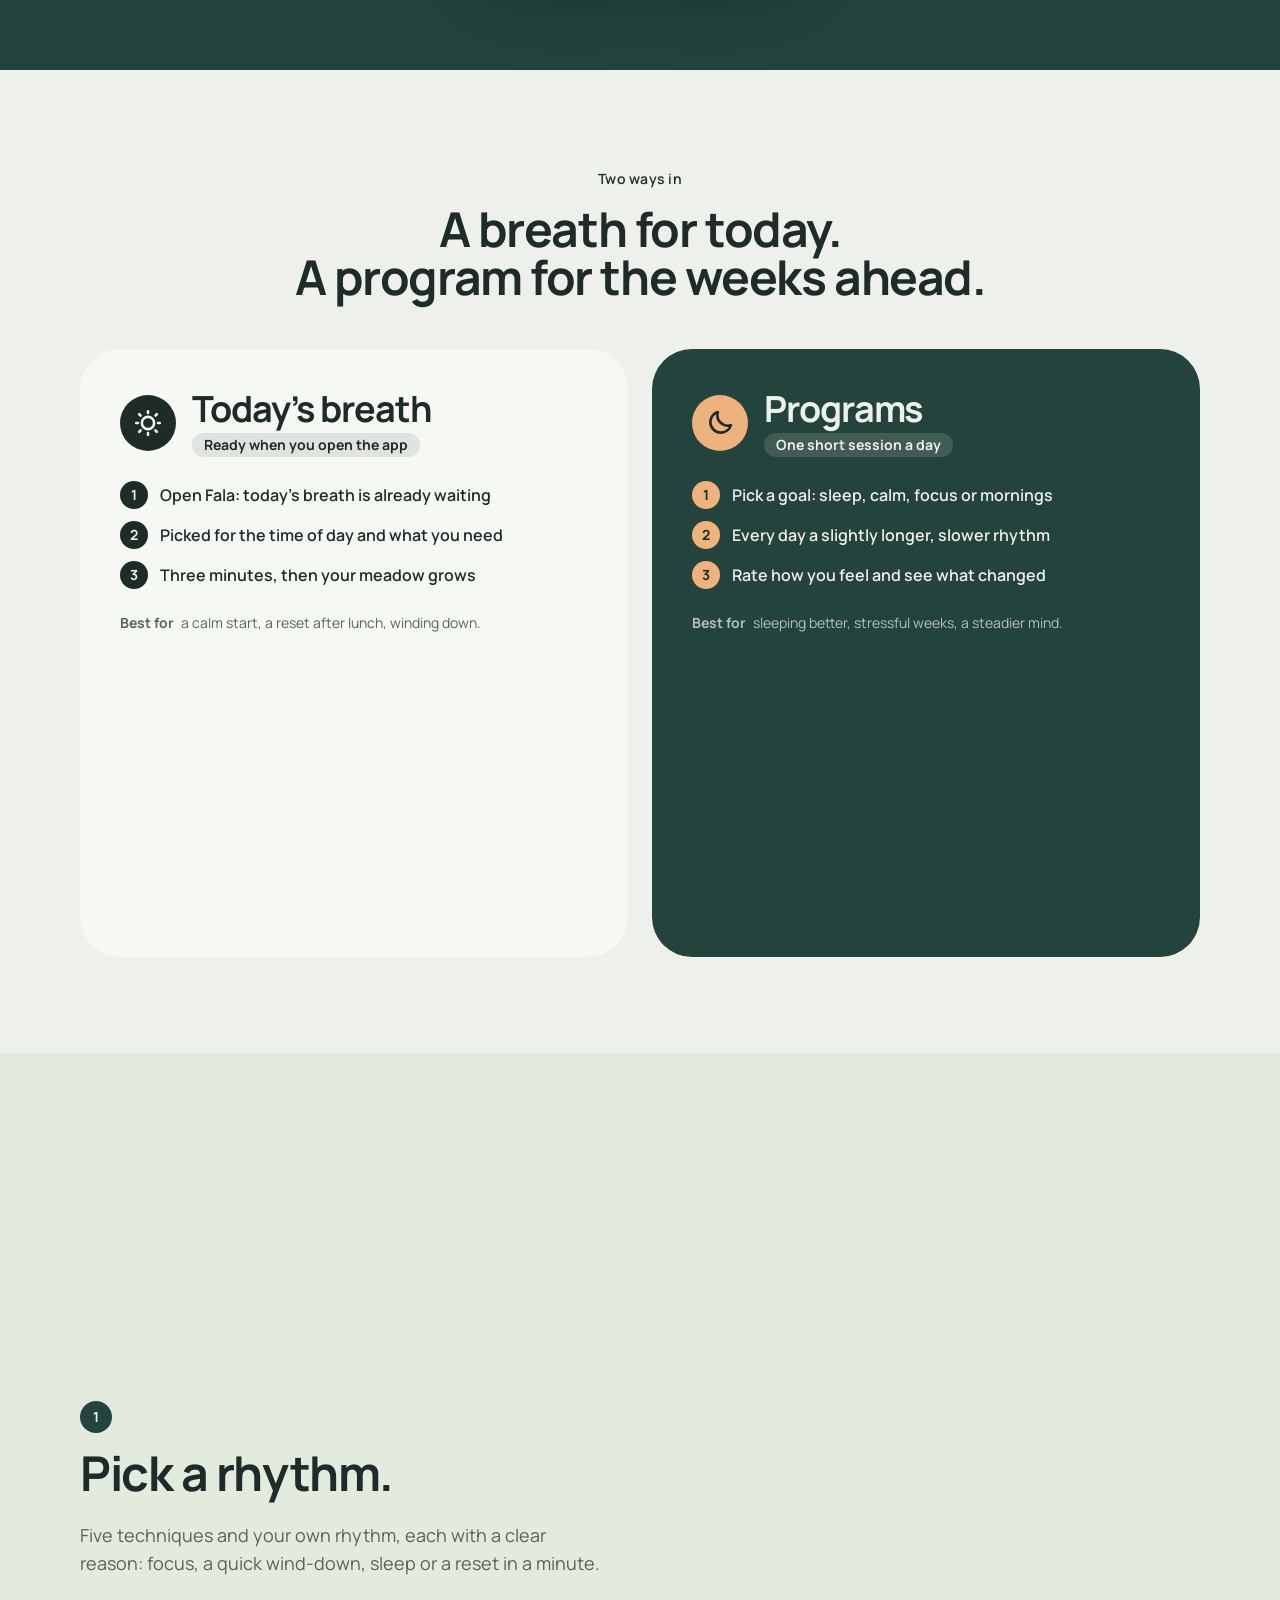
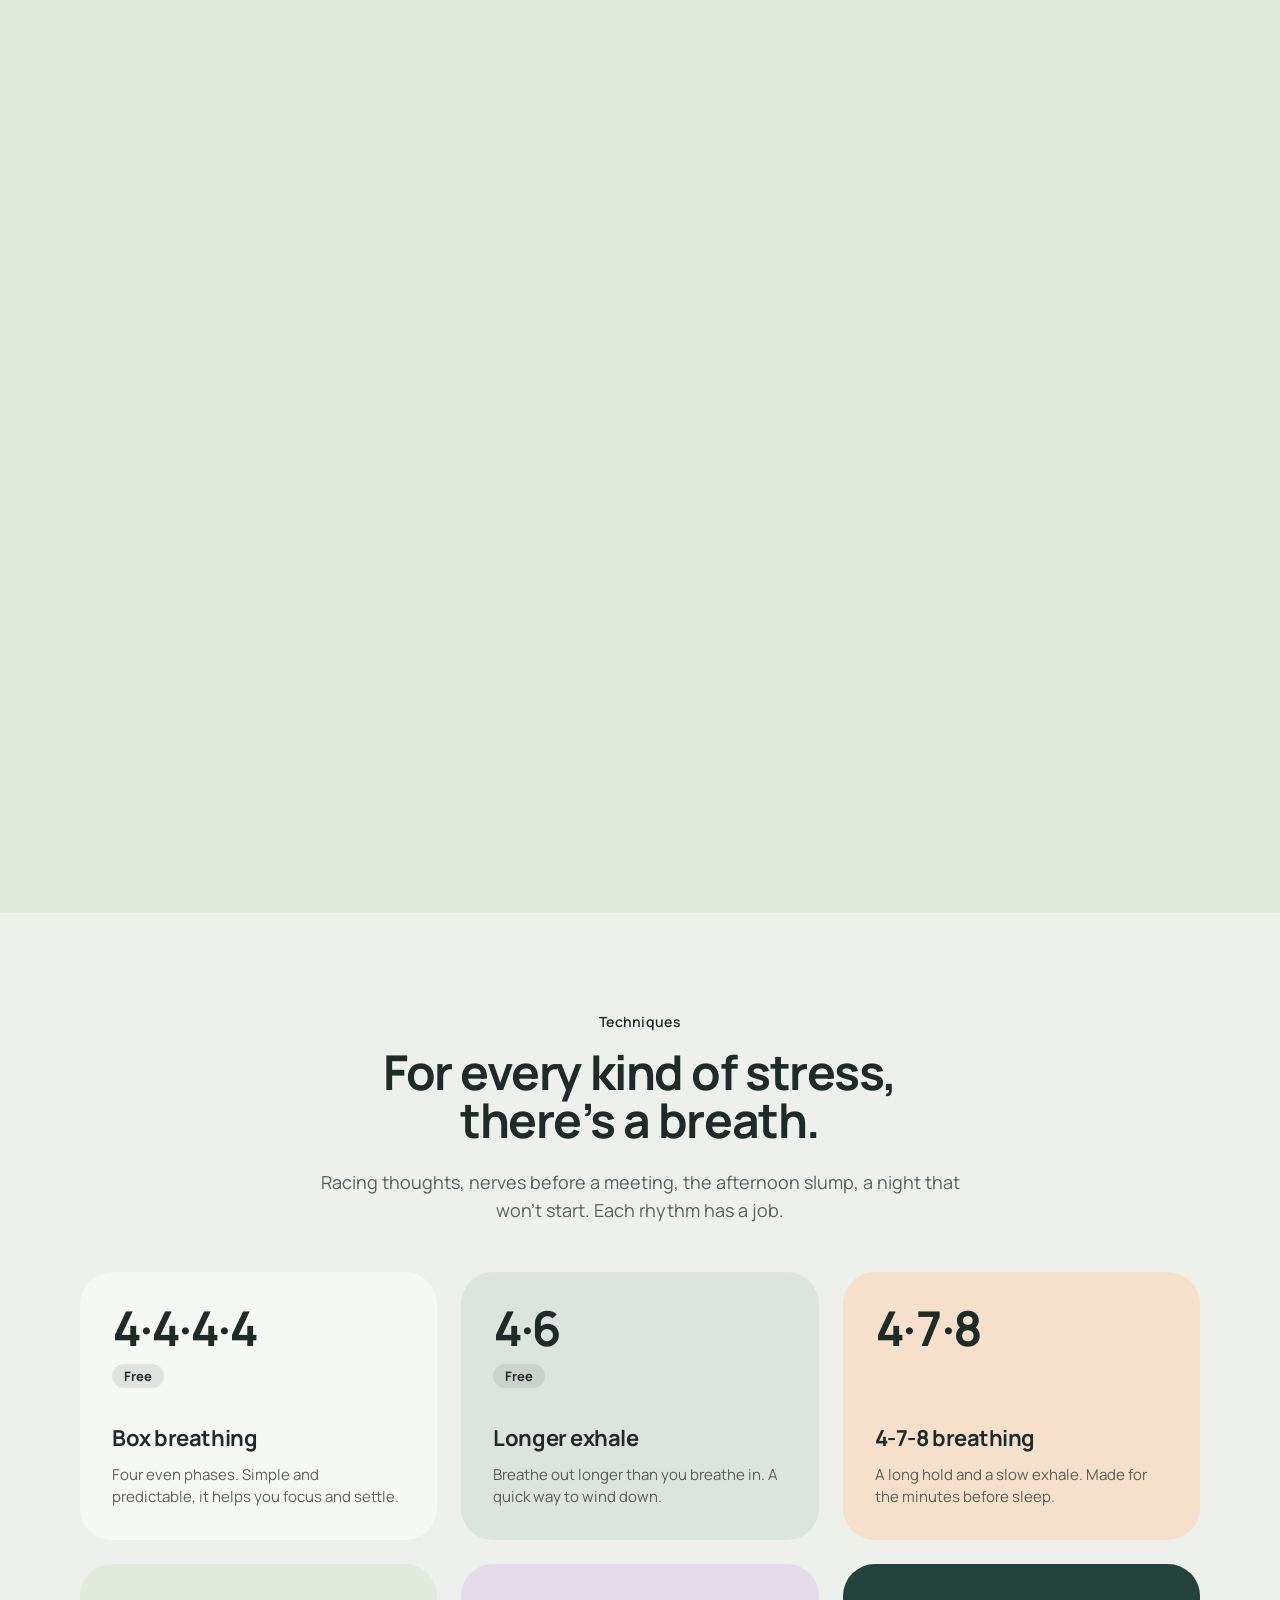
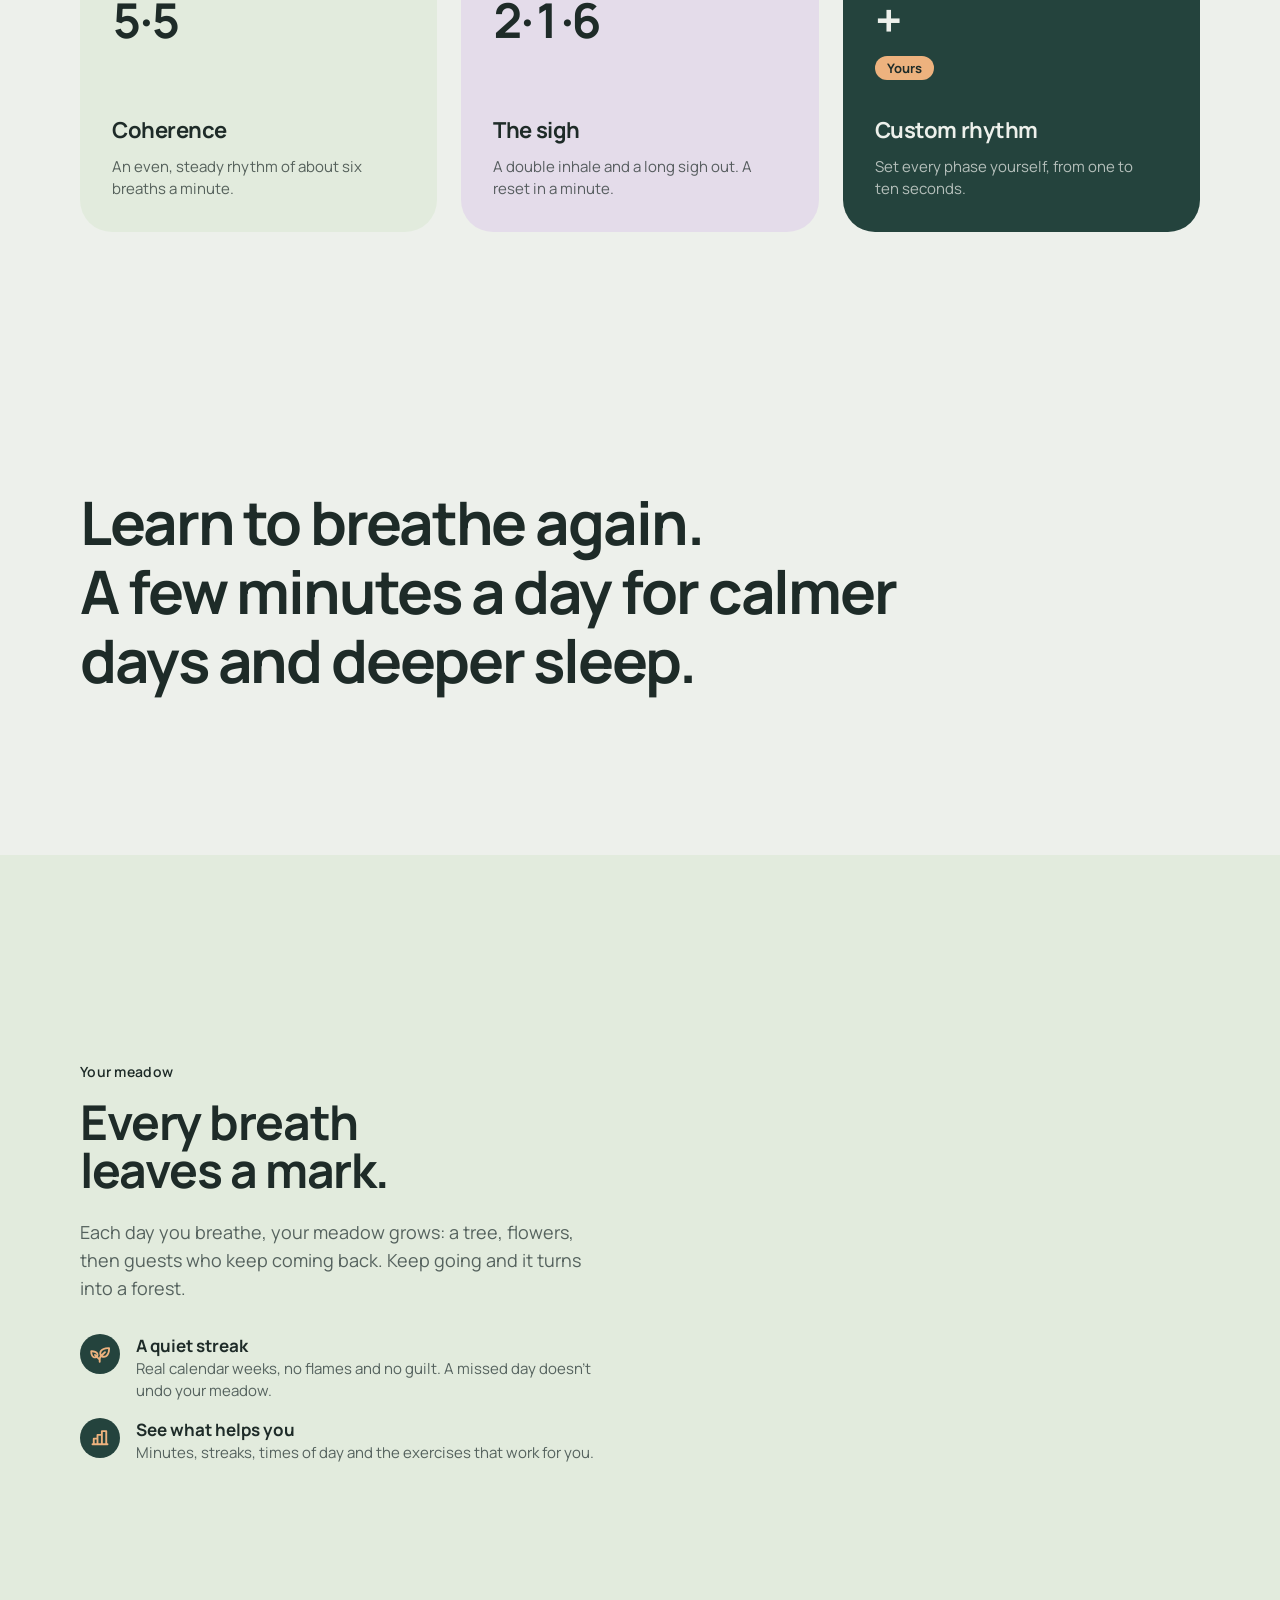
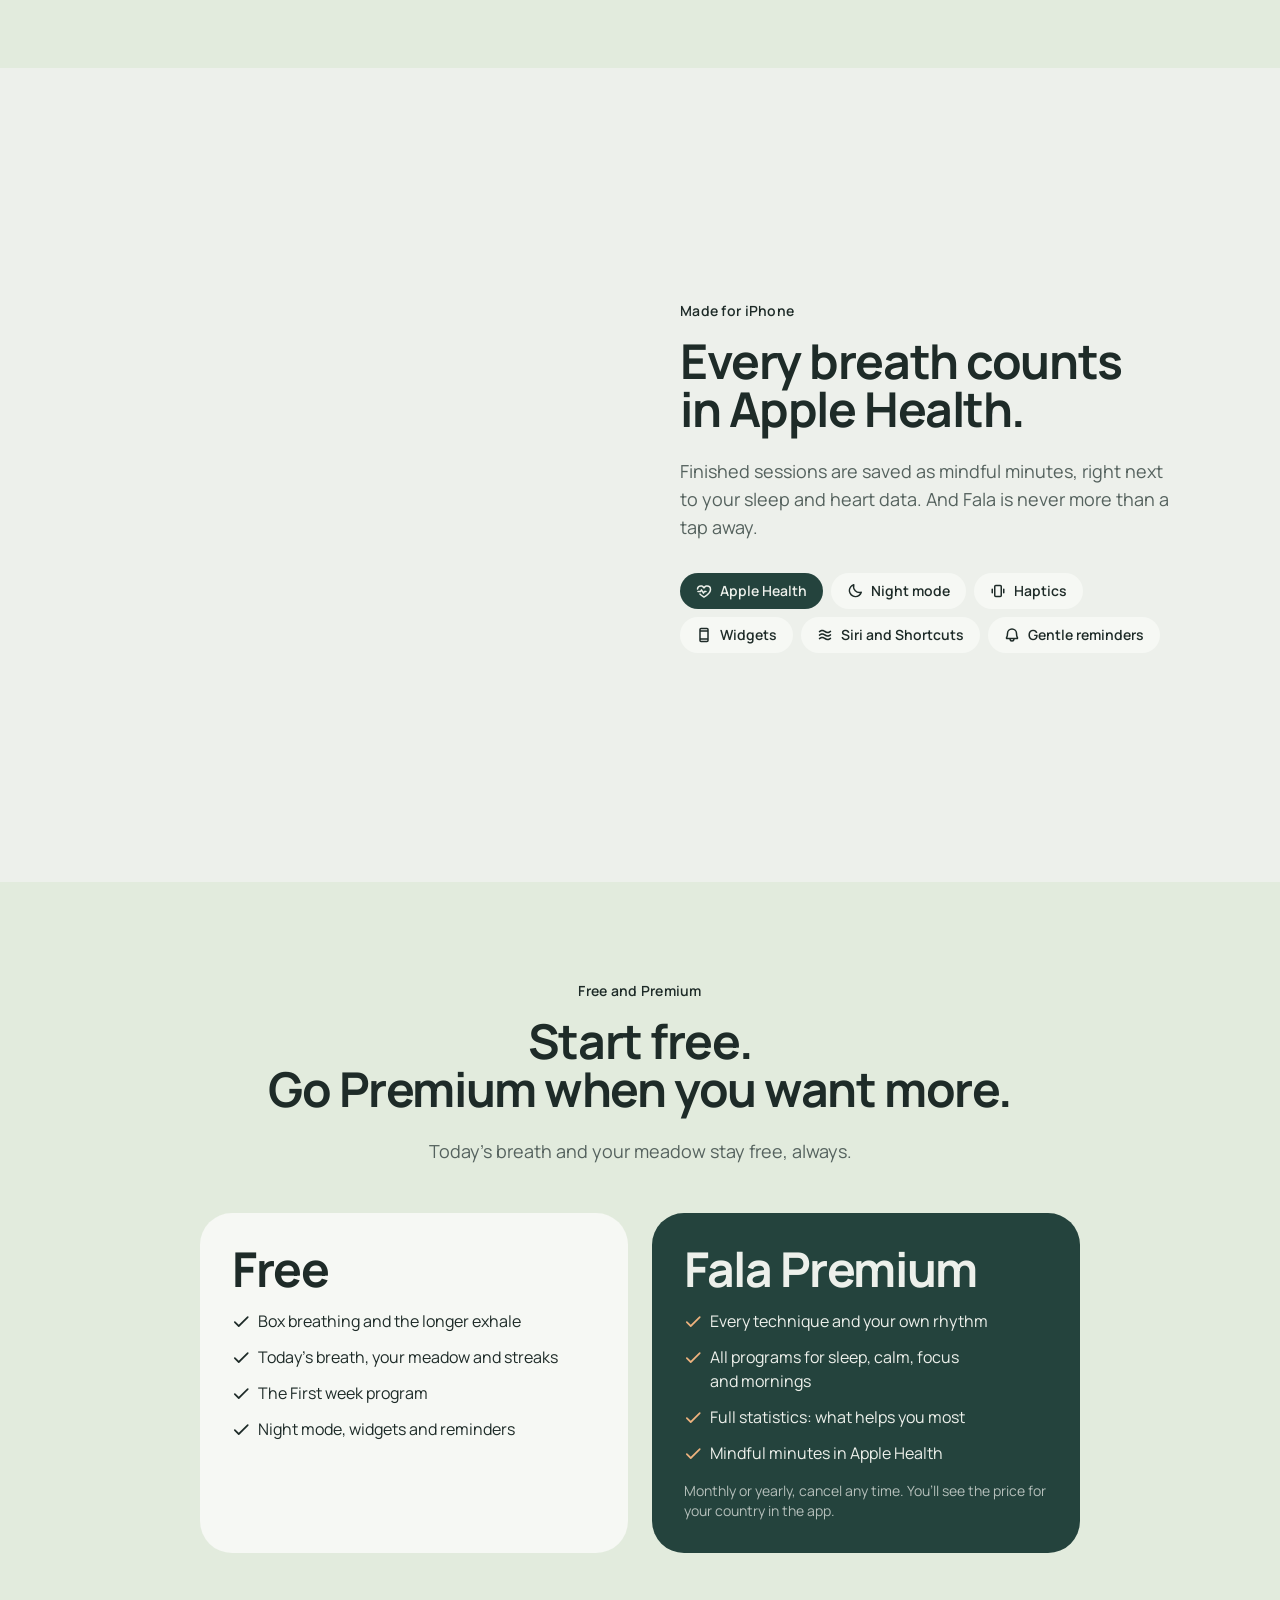
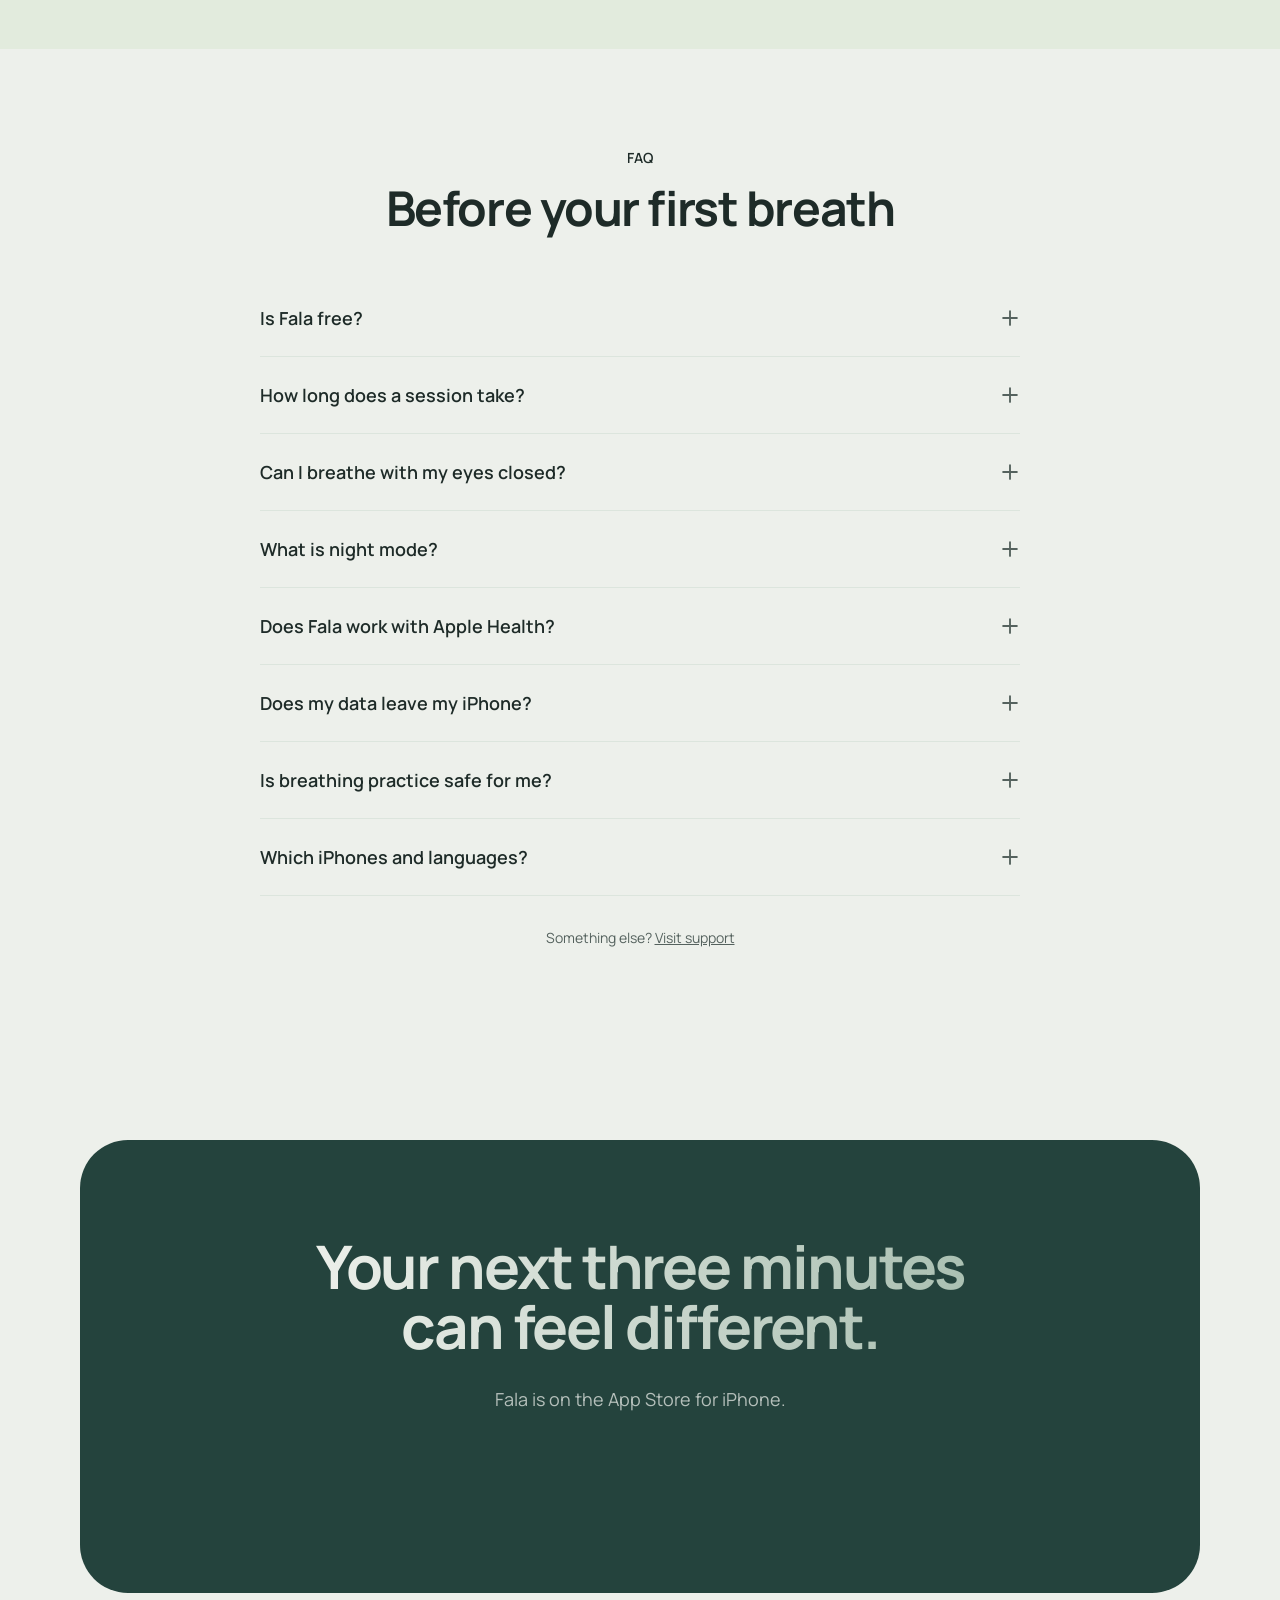
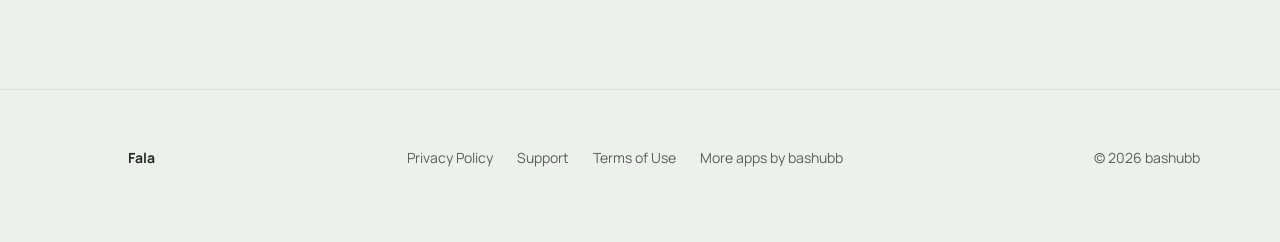
==== commit 115806a8: "Desktop film: a band in the session green, the film between its copy and four chapters that follow i" ====
--- a/docs/index.html
+++ b/docs/index.html
@@ -25,8 +25,8 @@
 <link rel="icon" href="assets/fav/favicon-192.png" type="image/png" sizes="192x192">
 <link rel="apple-touch-icon" href="assets/fav/apple-touch-icon.png">
 <link rel="preload" href="assets/fonts/manrope-latin.woff2" as="font" type="font/woff2" crossorigin>
-<link rel="stylesheet" href="assets/landing.css?v=2">
-<link rel="stylesheet" href="assets/fala.css?v=2">
+<link rel="stylesheet" href="assets/landing.css?v=3">
+<link rel="stylesheet" href="assets/fala.css?v=3">
 <script type="application/ld+json">
 {
   "@context": "https://schema.org",
@@ -115,19 +115,25 @@
   </div>
 </section>
 
-<section class="pad d-only film-sec" id="film" aria-labelledby="film-title">
+<section class="d-only film-band" id="film" aria-labelledby="film-title">
   <div class="wrap film-grid">
-    <div class="reveal">
+    <div class="film-copy reveal">
       <span class="eyebrow">Fala in motion</span>
       <h2 class="title" id="film-title">From a racing mind<br>to one calm minute.</h2>
-      <p class="lead">Stress, restless nights, low energy, a scattered head. See how a minute of guided breathing a day answers each one, right inside the app.</p>
+      <p class="lead">Stress, restless nights, low energy, a scattered head. A minute of guided breathing a day answers each one, right inside the app.</p>
       <div class="cta-row">
-        <a class="store-badge when-live" href="https://apps.apple.com/app/id6825029130" data-store-link><img src="assets/app-store-badge.svg" alt="Download on the App Store" width="156" height="52"></a>
+        <a class="store-badge when-live" href="https://apps.apple.com/app/id6825029130" data-store-link><img src="assets/app-store-badge-white.svg" alt="Download on the App Store" width="156" height="52"></a>
       </div>
     </div>
     <div class="film-card reveal d1">
       <video id="film-video" muted playsinline loop preload="none" poster="assets/media/fala-film-poster.jpg" aria-label="The breath dot breathes and rolls along a wave; stress, sleep, energy and focus cards; the wave calms the stress gauge; 4-7-8 breathing for sleep, box breathing for focus, and a meadow that grows on the Today screen"><source src="assets/media/fala-film.mp4" type="video/mp4"></video>
     </div>
+    <ol class="chapters reveal d2" aria-label="In the film">
+      <li><button class="chapter" type="button" data-from="11.5" data-to="18.5"><span class="ic"><svg aria-hidden="true"><use href="#i-waves"/></svg></span><span class="txt"><b>Stress</b><span>Calm in one minute, from the Lock Screen, Control Center or Siri.</span></span><i class="bar"></i></button></li>
+      <li><button class="chapter" type="button" data-from="18.5" data-to="26"><span class="ic"><svg aria-hidden="true"><use href="#i-moon"/></svg></span><span class="txt"><b>Sleep</b><span>4-7-8 breathing and seven nights of better sleep.</span></span><i class="bar"></i></button></li>
+      <li><button class="chapter" type="button" data-from="26" data-to="34.4"><span class="ic"><svg aria-hidden="true"><use href="#i-timer"/></svg></span><span class="txt"><b>Focus</b><span>Box breathing: four even sides, one steady rhythm.</span></span><i class="bar"></i></button></li>
+      <li><button class="chapter" type="button" data-from="34.4" data-to="42.2"><span class="ic"><svg aria-hidden="true"><use href="#i-sun"/></svg></span><span class="txt"><b>Energy</b><span>A little every day, and your meadow grows with you.</span></span><i class="bar"></i></button></li>
+    </ol>
   </div>
 </section>
 
@@ -346,7 +352,7 @@
   </div>
 </footer>
 
-<script src="assets/landing.js?v=2"></script>
+<script src="assets/landing.js?v=3"></script>
 <script>
 (() => {
   const L = window.Landing;
@@ -360,6 +366,24 @@
     if (e.intersectionRatio >= 0.5) { const pr = film.play(); if (pr) pr.catch(() => { film.controls = true; }); }
     else film.pause();
   }), { threshold: [0, 0.5] }).observe(film);
+  // Its chapters light up as the film reaches them, each with its own progress; a click jumps there
+  const chapters = [...document.querySelectorAll(".chapter")].map((el) => ({ el, a: +el.dataset.from, b: +el.dataset.to }));
+  const mark = () => {
+    const t = film.currentTime;
+    chapters.forEach((c) => {
+      c.el.classList.toggle("on", t >= c.a && t < c.b);
+      c.el.style.setProperty("--p", Math.min(1, Math.max(0, (t - c.a) / (c.b - c.a))).toFixed(3));
+    });
+    if (!film.paused) requestAnimationFrame(mark);
+  };
+  film.addEventListener("play", () => requestAnimationFrame(mark));
+  film.addEventListener("seeked", mark);
+  chapters.forEach((c) => c.el.addEventListener("click", () => {
+    if (L.phone) return;
+    if (film.preload === "none") film.preload = "auto";
+    film.currentTime = c.a + 0.05;
+    const pr = film.play(); if (pr) pr.catch(() => {});
+  }));
 
   // Box breathing card: the dot walks the square (up, across, down, back), the square fills and empties
   const card = document.getElementById("breath");
--- a/docs/assets/fala.css
+++ b/docs/assets/fala.css
@@ -208,9 +208,36 @@
 /* The film: desktop shows it in a card beside its copy; phones open the page with it (film-intro) */
 .film-intro { --film-bg: #24433d; --film-fg: #edf0eb; }
 @media (orientation: landscape) { .film-intro video { object-fit: contain; } }
-.film-grid { display: grid; grid-template-columns: minmax(0, 1fr) auto; gap: var(--s-800); align-items: center; }
-.film-grid .lead { max-width: 520px; }
-.film-card { --h: min(78vh, 760px); height: var(--h); width: calc(var(--h) * 9 / 16); border-radius: 40px; overflow: hidden; background: #24433d;
-  box-shadow: 0 40px 80px -40px rgba(30, 57, 52, 0.5); }
+.film-band { background: #24433d; color: #edf0eb; padding: var(--s-900) 0; }
+.film-grid { display: grid; grid-template-columns: minmax(0, 1fr) auto minmax(0, 1fr); grid-template-areas: "copy film chap";
+  gap: var(--s-700); align-items: center; }
+.film-copy { grid-area: copy; }
+.film-band .eyebrow { color: var(--apricot); }
+.film-band .title { color: #edf0eb; }
+.film-band .lead { color: rgba(237, 240, 235, 0.72); max-width: 440px; }
+.film-card { grid-area: film; --h: min(78vh, 760px); height: var(--h); width: calc(var(--h) * 9 / 16); border-radius: 40px; overflow: hidden;
+  background: #24433d; box-shadow: 0 0 0 1px rgba(237, 240, 235, 0.1), 0 40px 80px -40px rgba(0, 0, 0, 0.45); }
 .film-card video { display: block; width: 100%; height: 100%; object-fit: cover; }
-@media (max-width: 1000px) { .film-grid { grid-template-columns: 1fr; justify-items: center; text-align: center; } .film-sec .cta-row { justify-content: center; } }
+.chapters { grid-area: chap; list-style: none; margin: 0; padding: 0; display: grid; gap: var(--s-100); }
+.chapter { position: relative; display: grid; grid-template-columns: 48px minmax(0, 1fr); gap: var(--s-200); align-items: start; width: 100%;
+  padding: var(--s-200); border: 0; border-radius: 24px; background: transparent; color: rgba(237, 240, 235, 0.62); text-align: left;
+  font: inherit; cursor: pointer; transition: background-color 400ms var(--ease), color 400ms var(--ease); }
+@media (hover: hover) and (pointer: fine) { .chapter:hover { color: #edf0eb; } }
+.chapter.on { background: rgba(237, 240, 235, 0.07); color: #edf0eb; }
+.chapter .ic { display: inline-flex; width: 48px; height: 48px; align-items: center; justify-content: center; border-radius: 9999px;
+  background: rgba(237, 240, 235, 0.08); color: #edf0eb; transition: background-color 400ms var(--ease), color 400ms var(--ease); }
+.chapter .ic svg { width: 22px; height: 22px; }
+.chapter.on .ic { background: var(--apricot); color: var(--text); }
+.chapter .txt { display: grid; gap: var(--s-25); }
+.chapter .txt b { font-size: 18px; line-height: 24px; font-weight: 700; }
+.chapter .txt span { font-size: 14px; line-height: 20px; }
+.chapter .bar { grid-column: 2; height: 3px; border-radius: 3px; background: rgba(237, 240, 235, 0.12); overflow: hidden; }
+.chapter .bar::after { content: ""; display: block; height: 100%; width: calc(var(--p, 0) * 100%); background: var(--apricot); }
+@media (max-width: 1180px) {
+  .film-grid { grid-template-columns: minmax(0, 1fr) auto; grid-template-areas: "copy film" "chap film"; row-gap: var(--s-400); align-items: start; }
+  .film-copy { align-self: end; }
+  .chapters { grid-template-columns: 1fr 1fr; }
+  .chapter { grid-template-columns: 40px minmax(0, 1fr); gap: var(--s-100); padding: var(--s-100) var(--s-200) var(--s-200); }
+  .chapter .ic { width: 40px; height: 40px; }
+  .chapter .txt span { font-size: 13px; line-height: 18px; }
+}
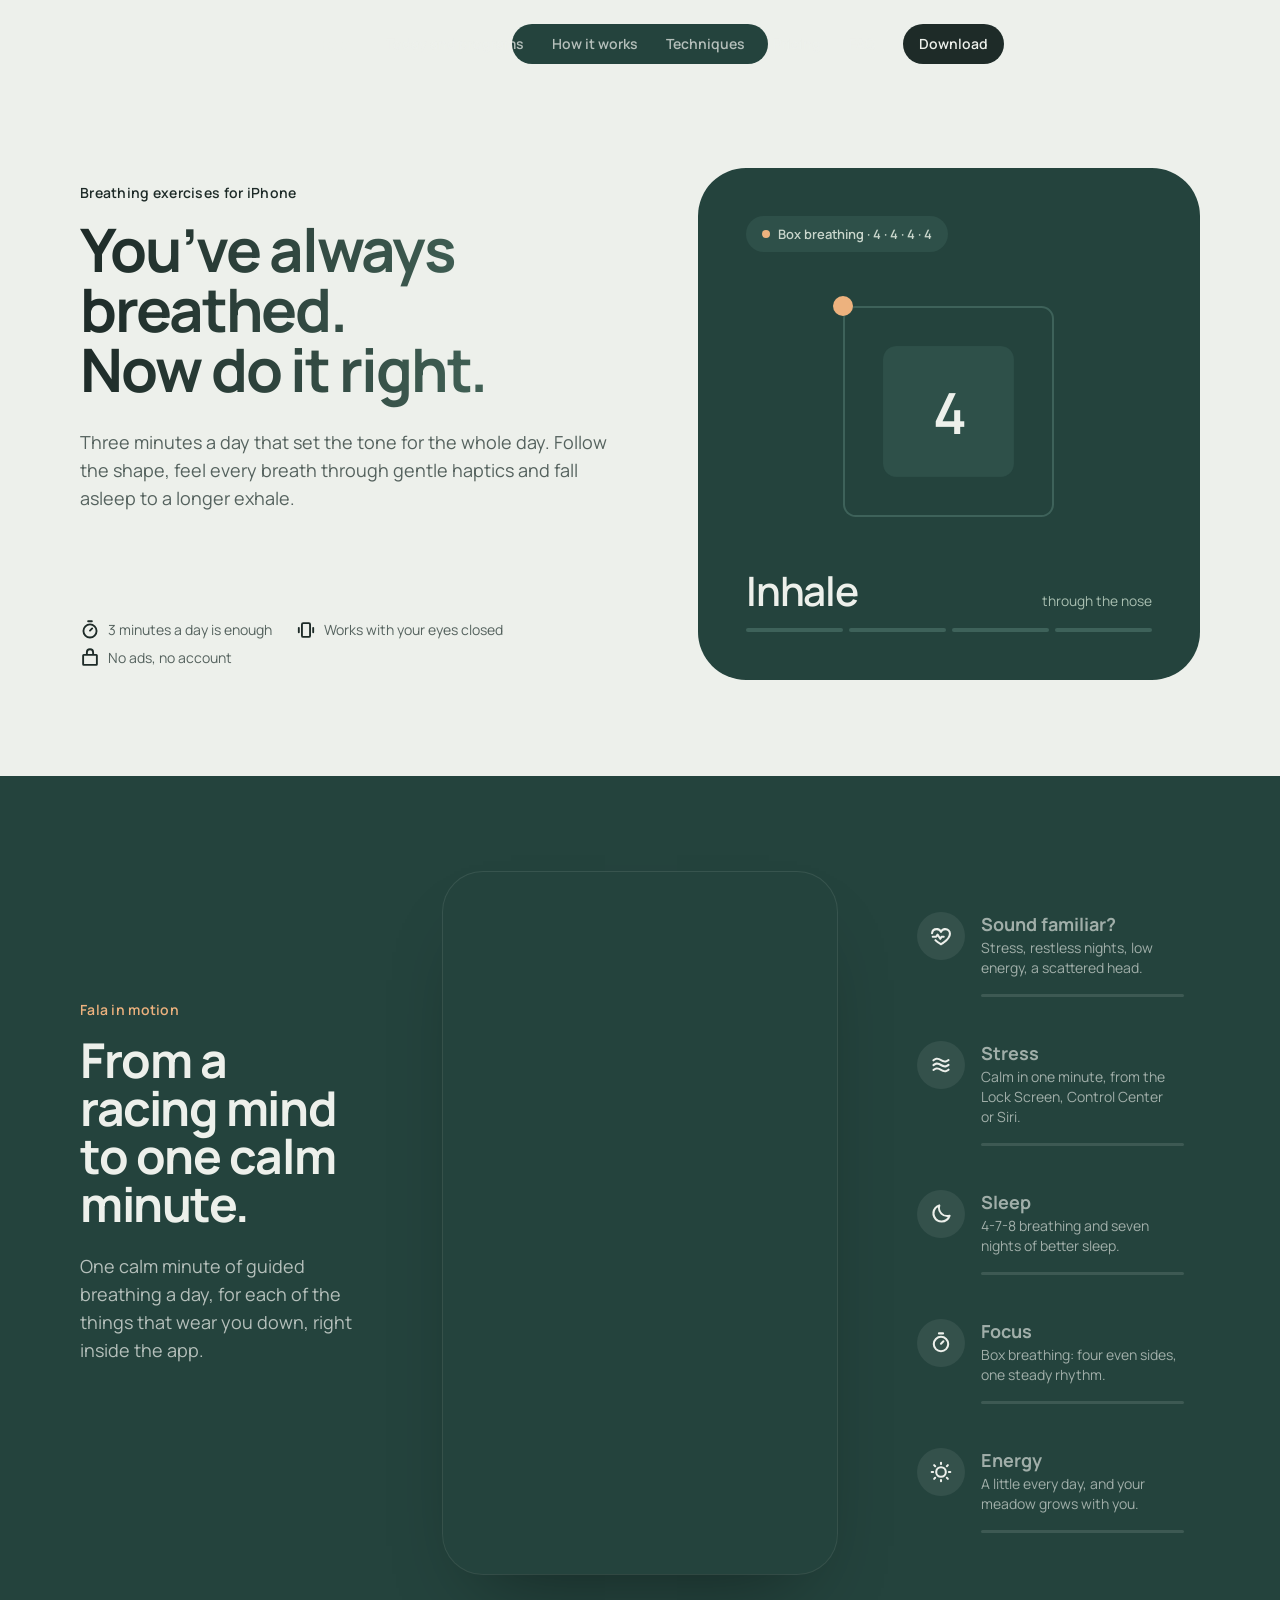
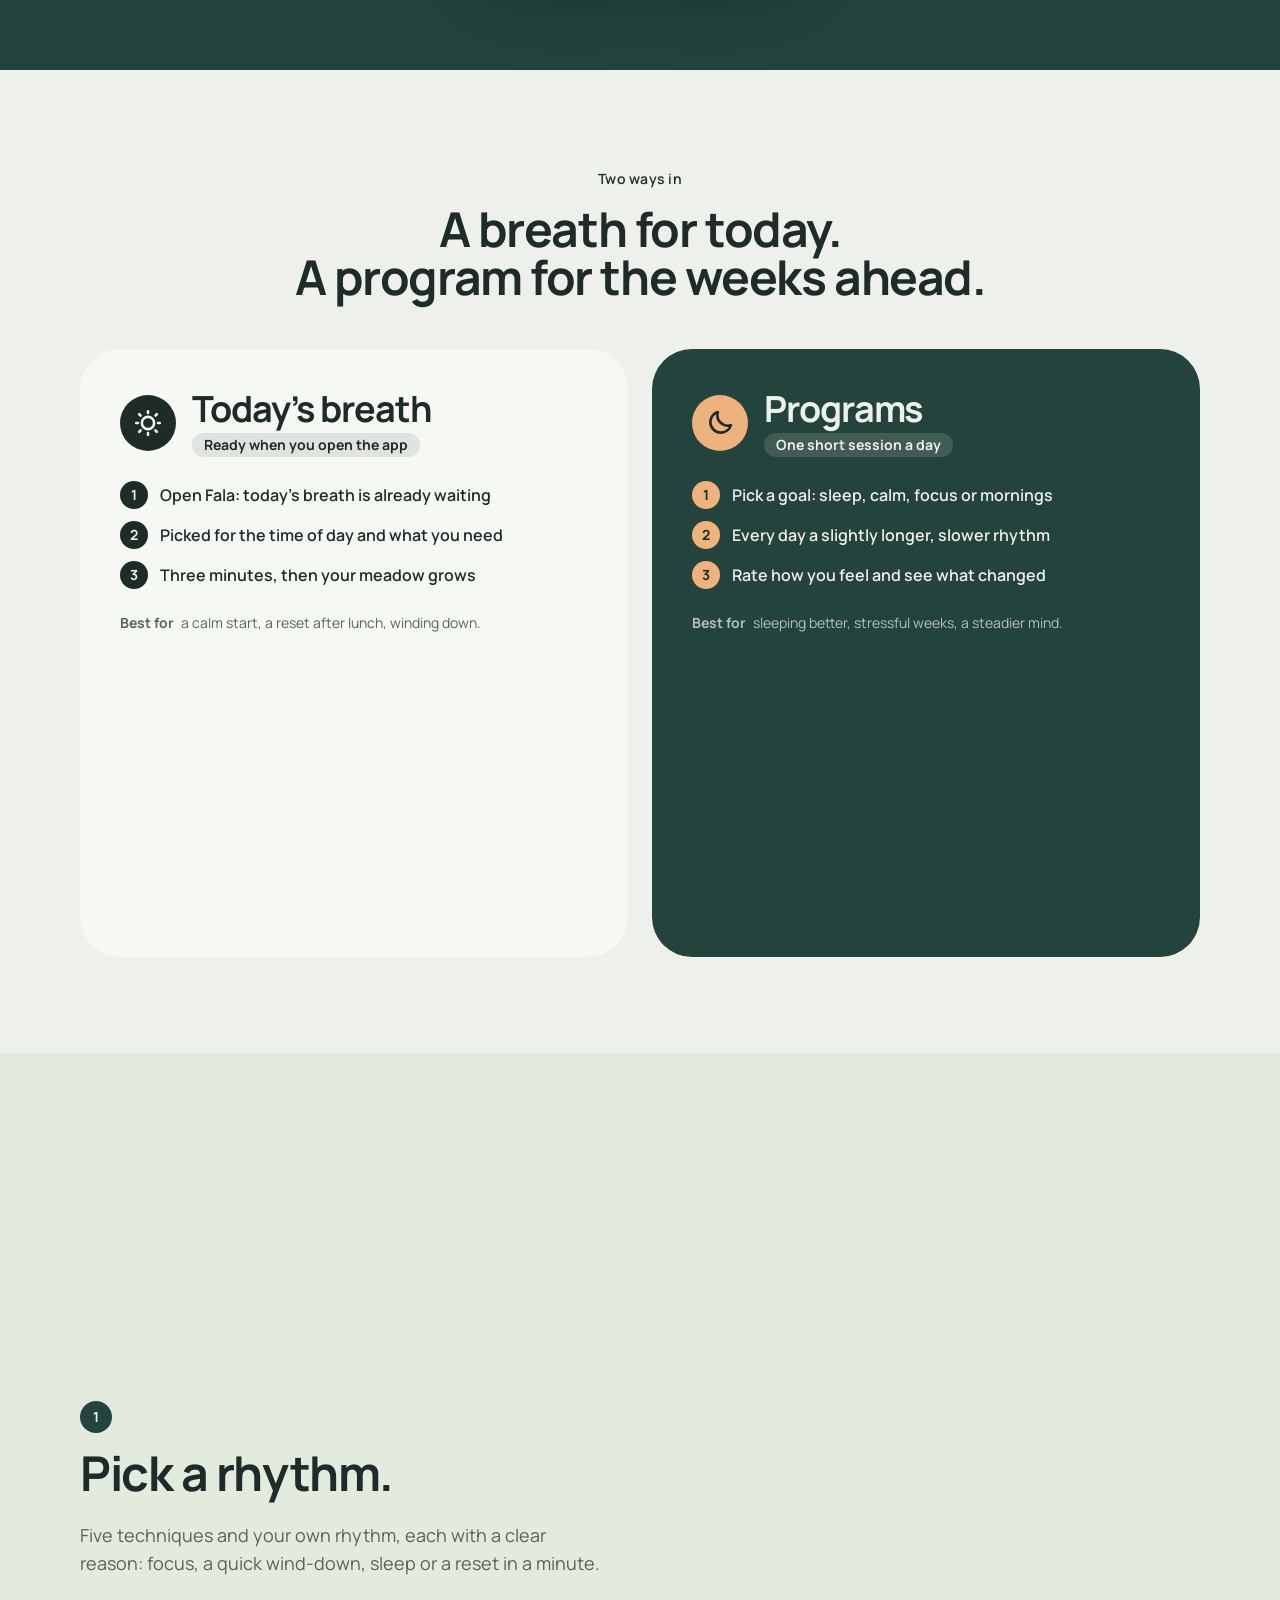
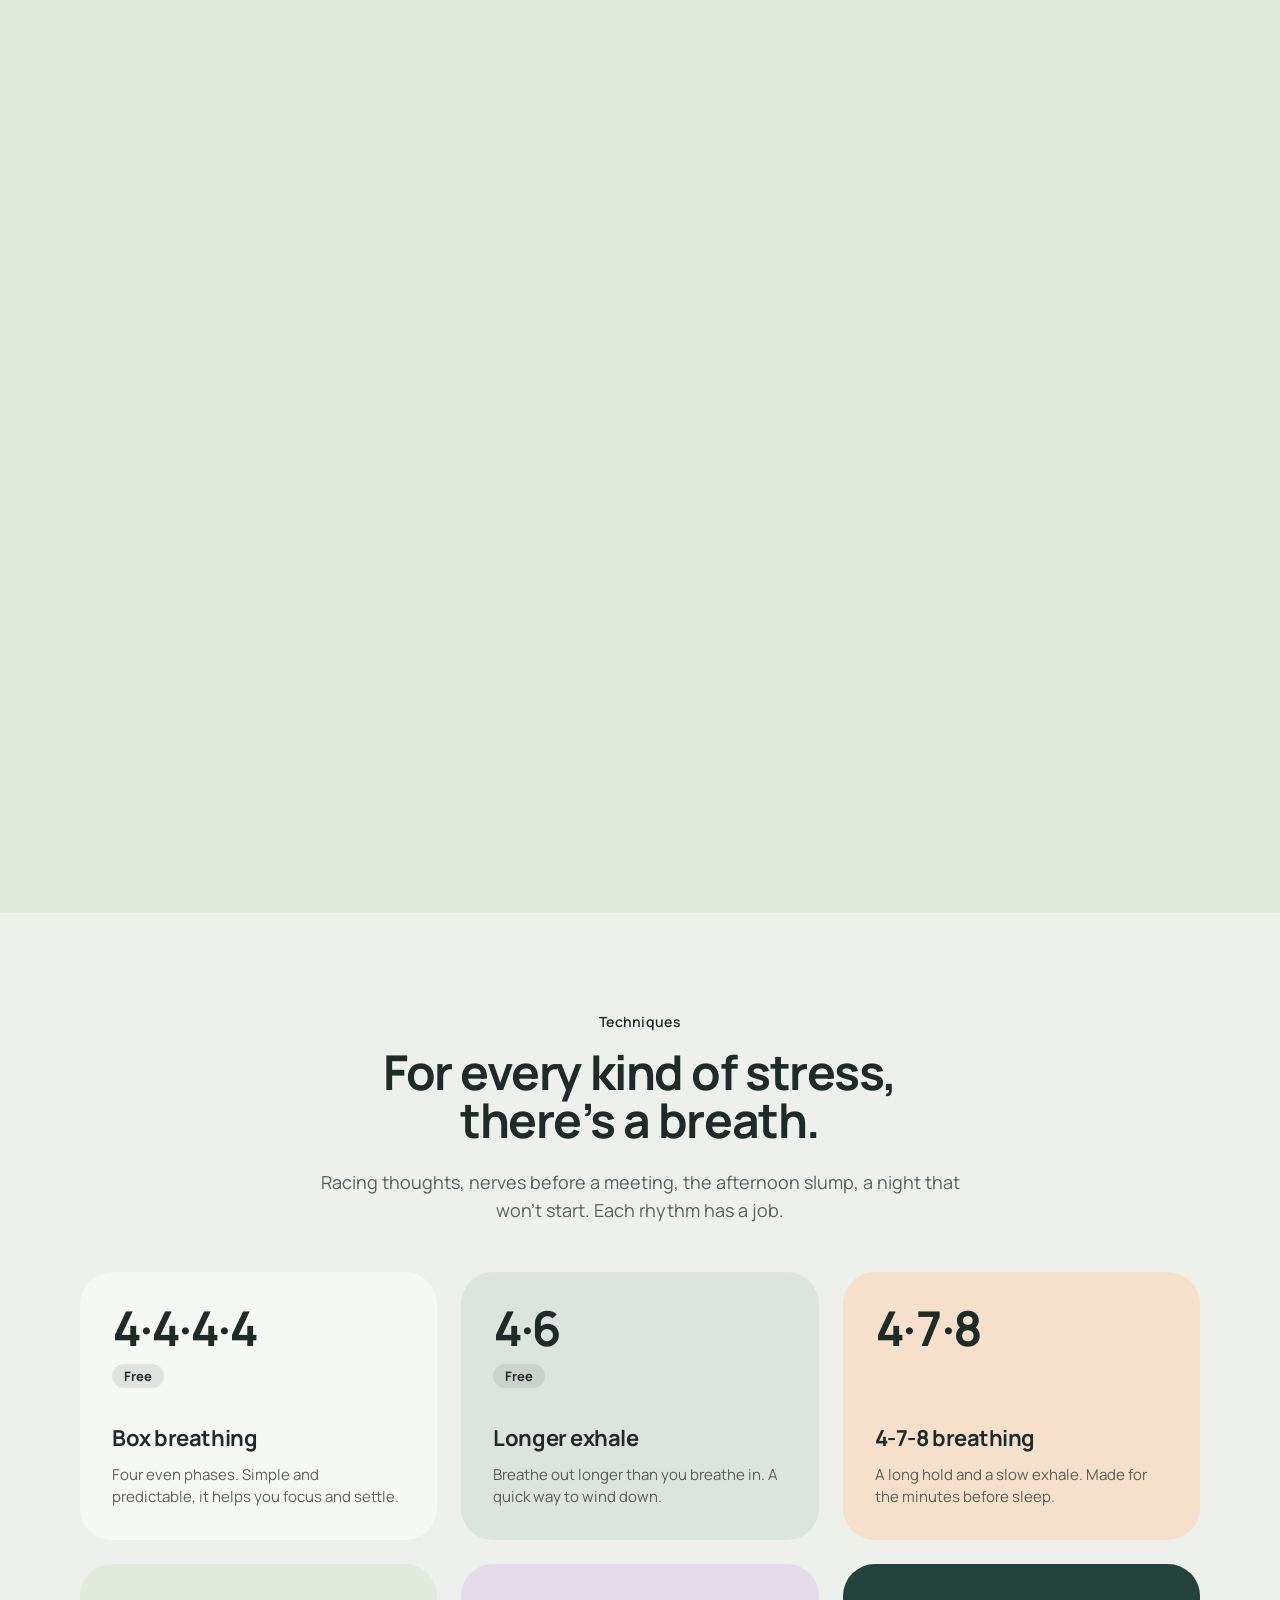
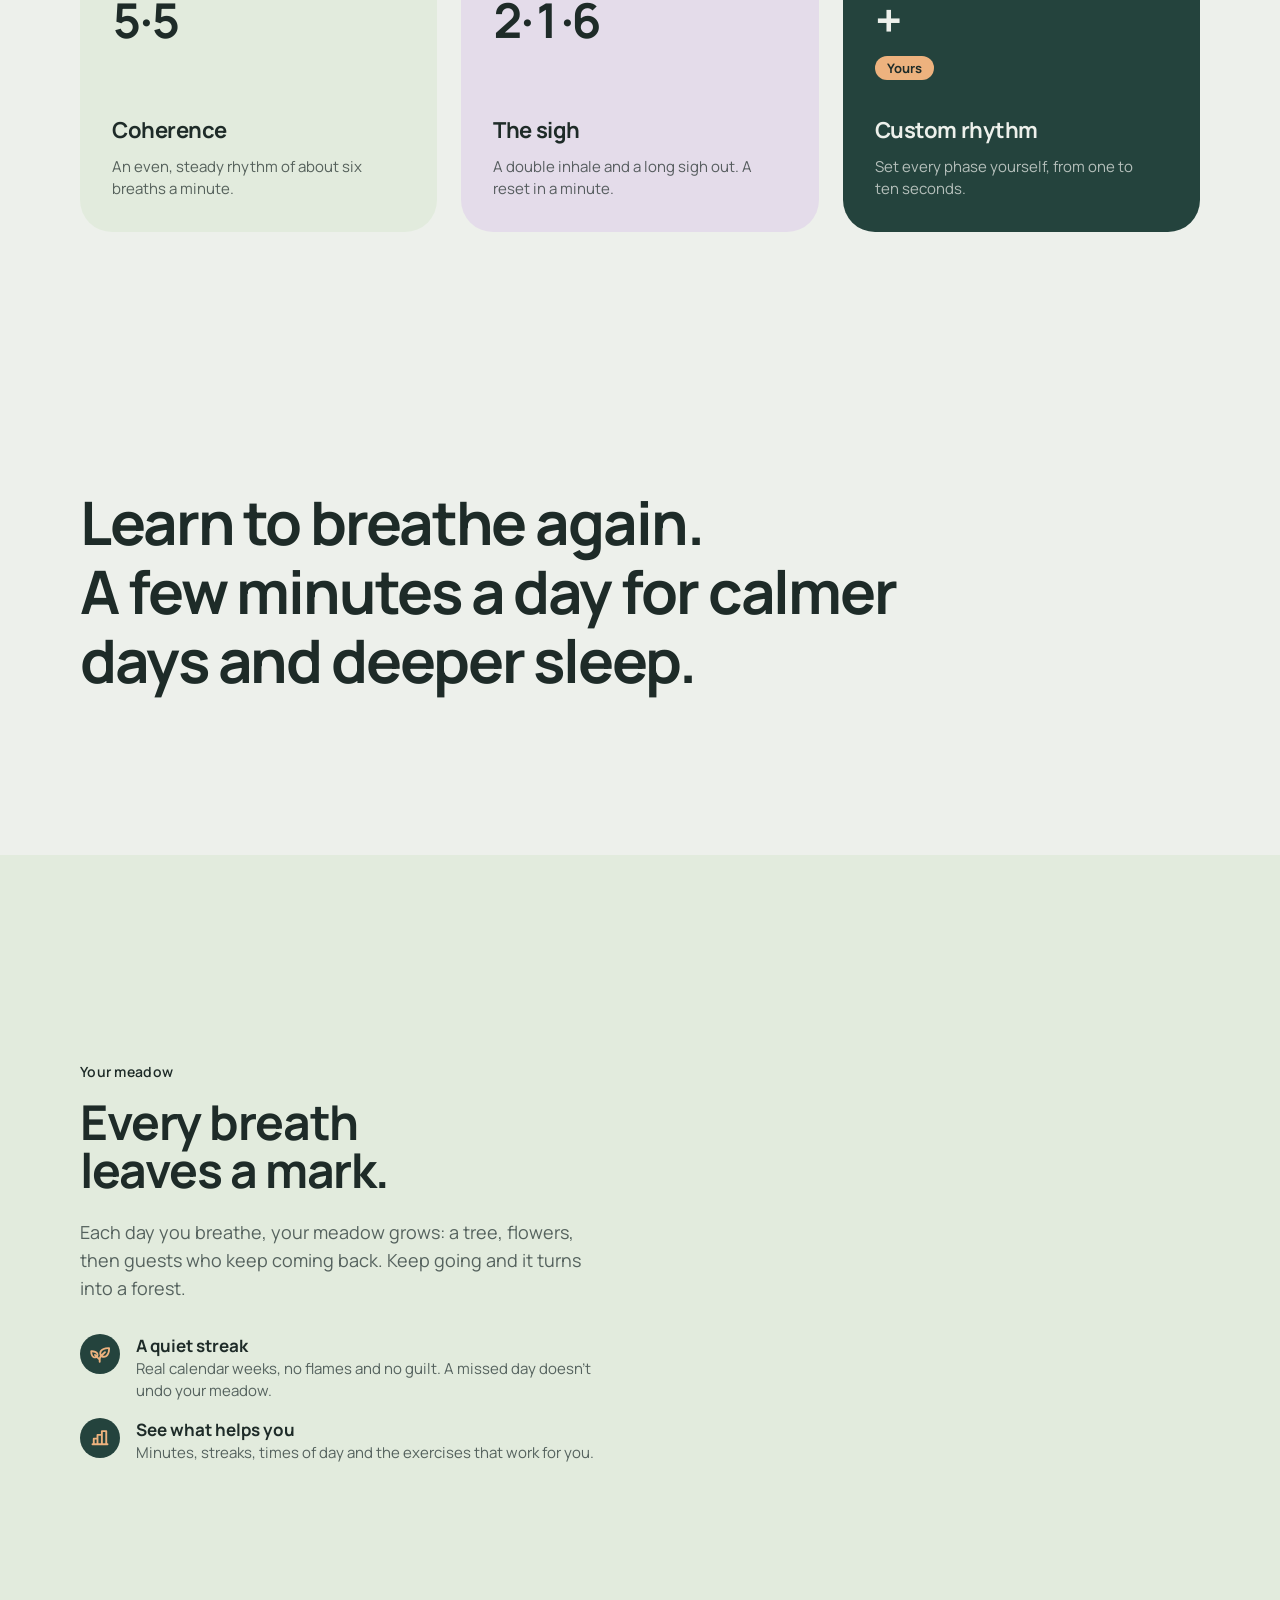
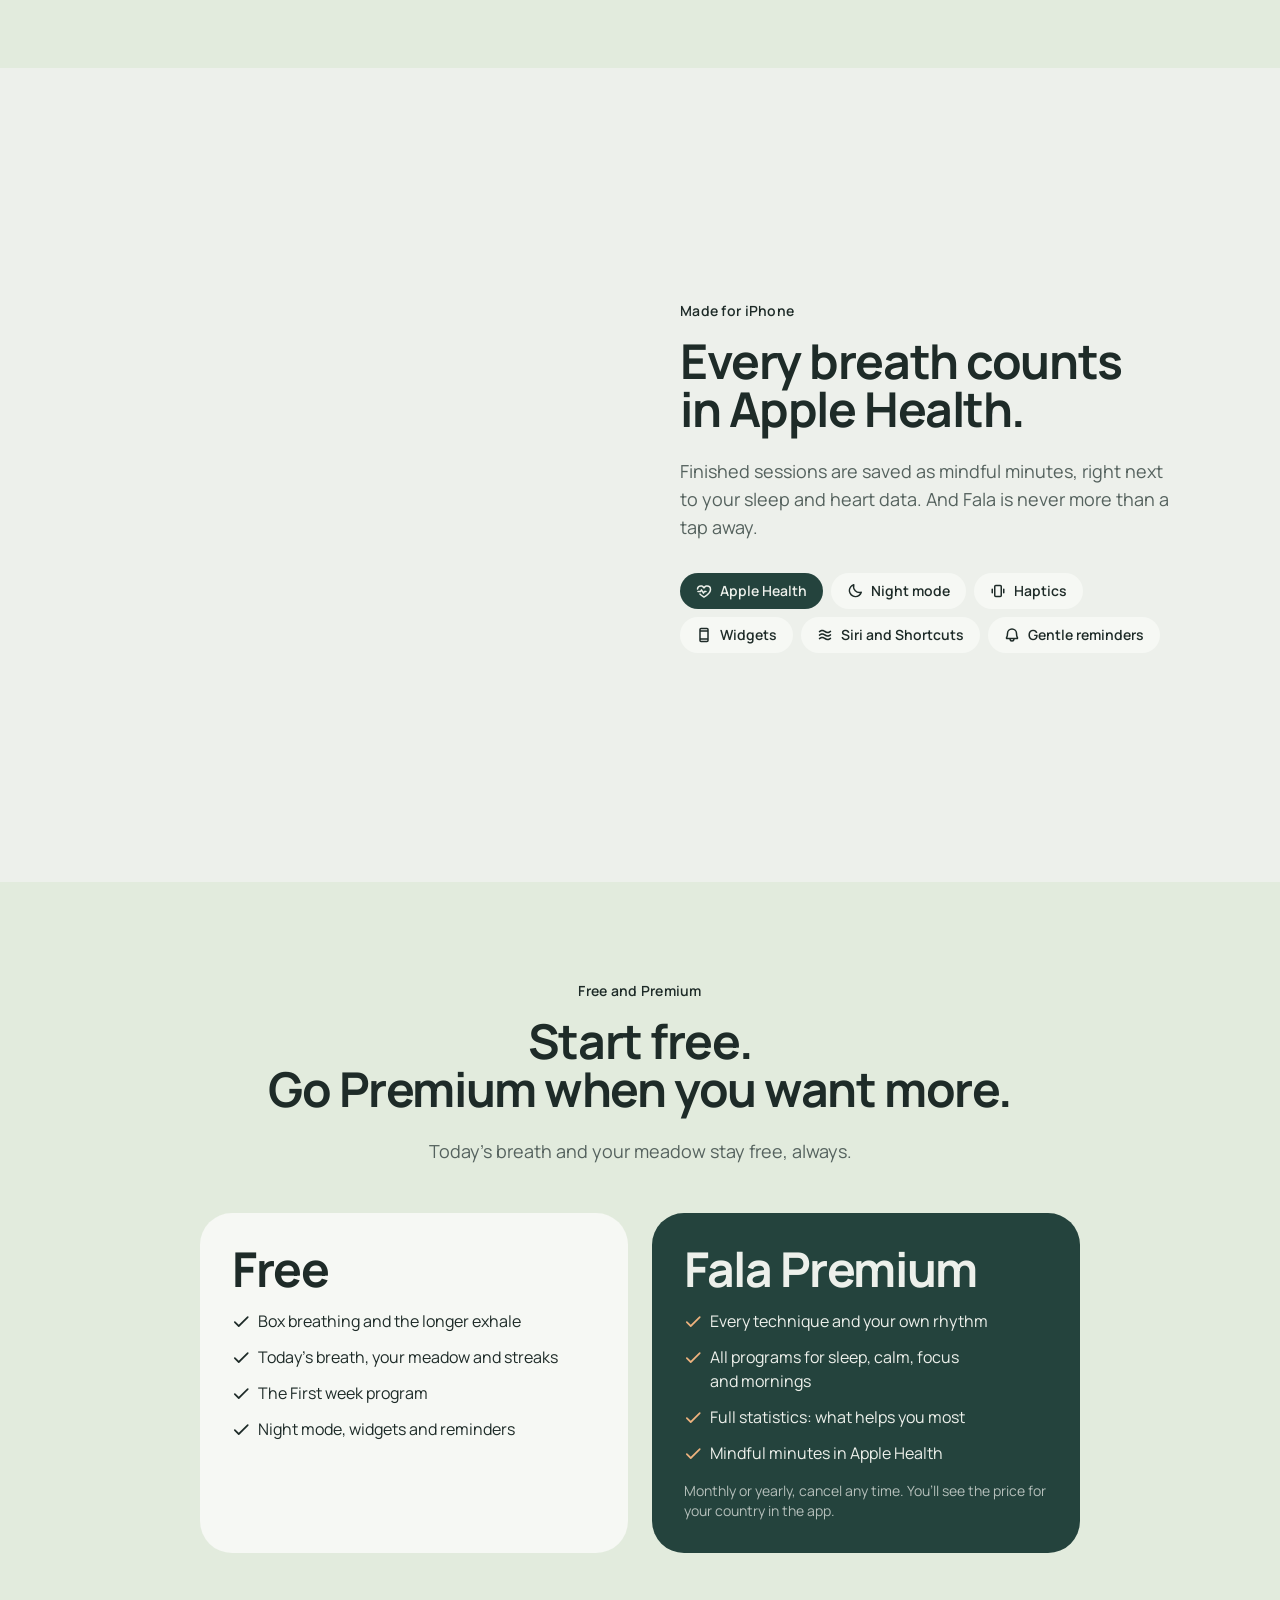
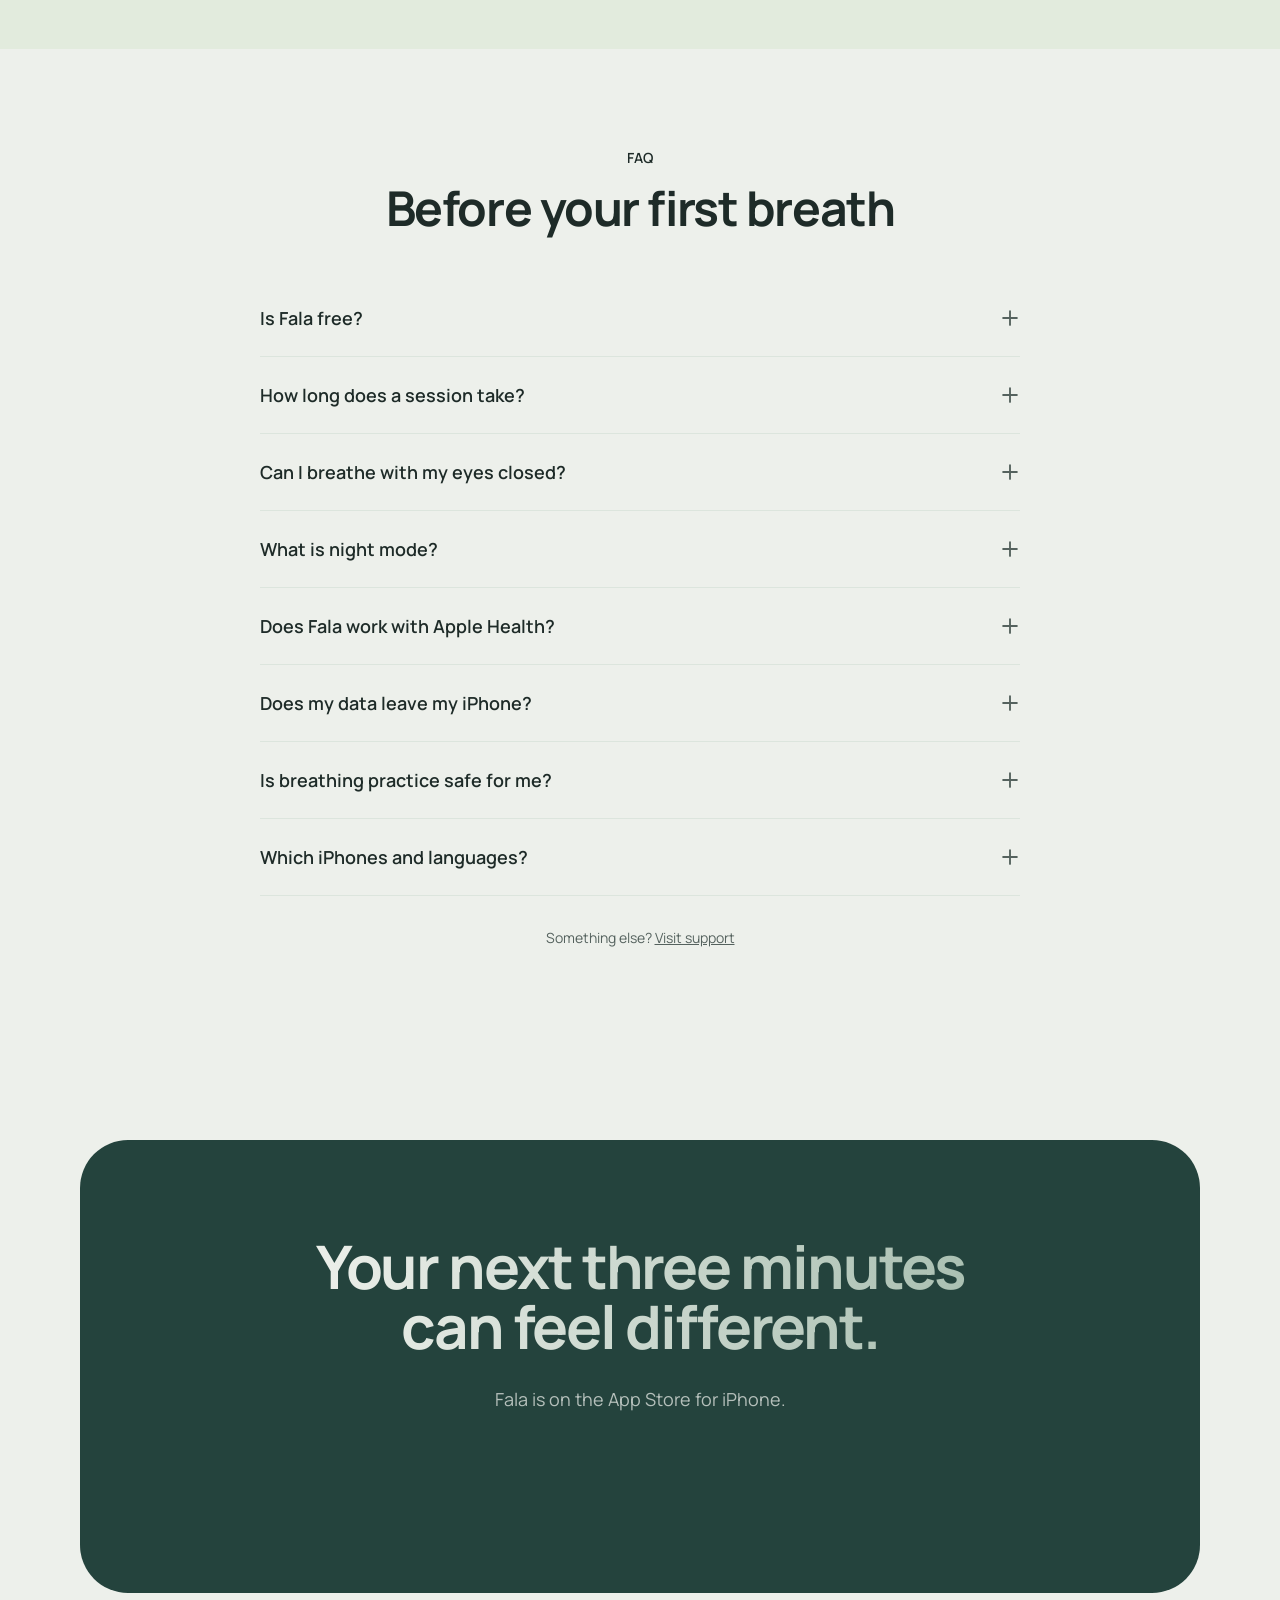
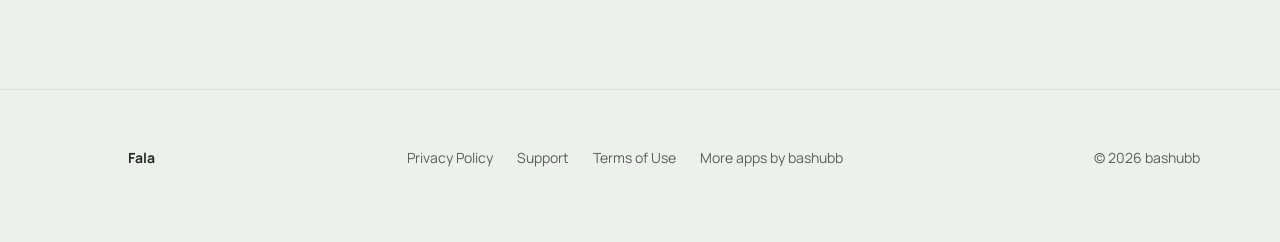
==== commit 841a3e37: "Desktop film: Sound familiar? as the first chapter, the lead no longer repeats it Co-Authored-By: Cl" ====
--- a/docs/index.html
+++ b/docs/index.html
@@ -25,8 +25,8 @@
 <link rel="icon" href="assets/fav/favicon-192.png" type="image/png" sizes="192x192">
 <link rel="apple-touch-icon" href="assets/fav/apple-touch-icon.png">
 <link rel="preload" href="assets/fonts/manrope-latin.woff2" as="font" type="font/woff2" crossorigin>
-<link rel="stylesheet" href="assets/landing.css?v=3">
-<link rel="stylesheet" href="assets/fala.css?v=3">
+<link rel="stylesheet" href="assets/landing.css?v=4">
+<link rel="stylesheet" href="assets/fala.css?v=4">
 <script type="application/ld+json">
 {
   "@context": "https://schema.org",
@@ -120,7 +120,7 @@
     <div class="film-copy reveal">
       <span class="eyebrow">Fala in motion</span>
       <h2 class="title" id="film-title">From a racing mind<br>to one calm minute.</h2>
-      <p class="lead">Stress, restless nights, low energy, a scattered head. A minute of guided breathing a day answers each one, right inside the app.</p>
+      <p class="lead">One calm minute of guided breathing a day, for each of the things that wear you down, right inside the app.</p>
       <div class="cta-row">
         <a class="store-badge when-live" href="https://apps.apple.com/app/id6825029130" data-store-link><img src="assets/app-store-badge-white.svg" alt="Download on the App Store" width="156" height="52"></a>
       </div>
@@ -129,6 +129,7 @@
       <video id="film-video" muted playsinline loop preload="none" poster="assets/media/fala-film-poster.jpg" aria-label="The breath dot breathes and rolls along a wave; stress, sleep, energy and focus cards; the wave calms the stress gauge; 4-7-8 breathing for sleep, box breathing for focus, and a meadow that grows on the Today screen"><source src="assets/media/fala-film.mp4" type="video/mp4"></video>
     </div>
     <ol class="chapters reveal d2" aria-label="In the film">
+      <li><button class="chapter" type="button" data-from="0" data-to="11.5"><span class="ic"><svg aria-hidden="true"><use href="#i-heartbeat"/></svg></span><span class="txt"><b>Sound familiar?</b><span>Stress, restless nights, low energy, a scattered head.</span></span><i class="bar"></i></button></li>
       <li><button class="chapter" type="button" data-from="11.5" data-to="18.5"><span class="ic"><svg aria-hidden="true"><use href="#i-waves"/></svg></span><span class="txt"><b>Stress</b><span>Calm in one minute, from the Lock Screen, Control Center or Siri.</span></span><i class="bar"></i></button></li>
       <li><button class="chapter" type="button" data-from="18.5" data-to="26"><span class="ic"><svg aria-hidden="true"><use href="#i-moon"/></svg></span><span class="txt"><b>Sleep</b><span>4-7-8 breathing and seven nights of better sleep.</span></span><i class="bar"></i></button></li>
       <li><button class="chapter" type="button" data-from="26" data-to="34.4"><span class="ic"><svg aria-hidden="true"><use href="#i-timer"/></svg></span><span class="txt"><b>Focus</b><span>Box breathing: four even sides, one steady rhythm.</span></span><i class="bar"></i></button></li>
@@ -352,7 +353,7 @@
   </div>
 </footer>
 
-<script src="assets/landing.js?v=3"></script>
+<script src="assets/landing.js?v=4"></script>
 <script>
 (() => {
   const L = window.Landing;
--- a/docs/assets/fala.css
+++ b/docs/assets/fala.css
@@ -237,6 +237,7 @@
   .film-grid { grid-template-columns: minmax(0, 1fr) auto; grid-template-areas: "copy film" "chap film"; row-gap: var(--s-400); align-items: start; }
   .film-copy { align-self: end; }
   .chapters { grid-template-columns: 1fr 1fr; }
+  .chapters li:first-child { grid-column: 1 / -1; }
   .chapter { grid-template-columns: 40px minmax(0, 1fr); gap: var(--s-100); padding: var(--s-100) var(--s-200) var(--s-200); }
   .chapter .ic { width: 40px; height: 40px; }
   .chapter .txt span { font-size: 13px; line-height: 18px; }
